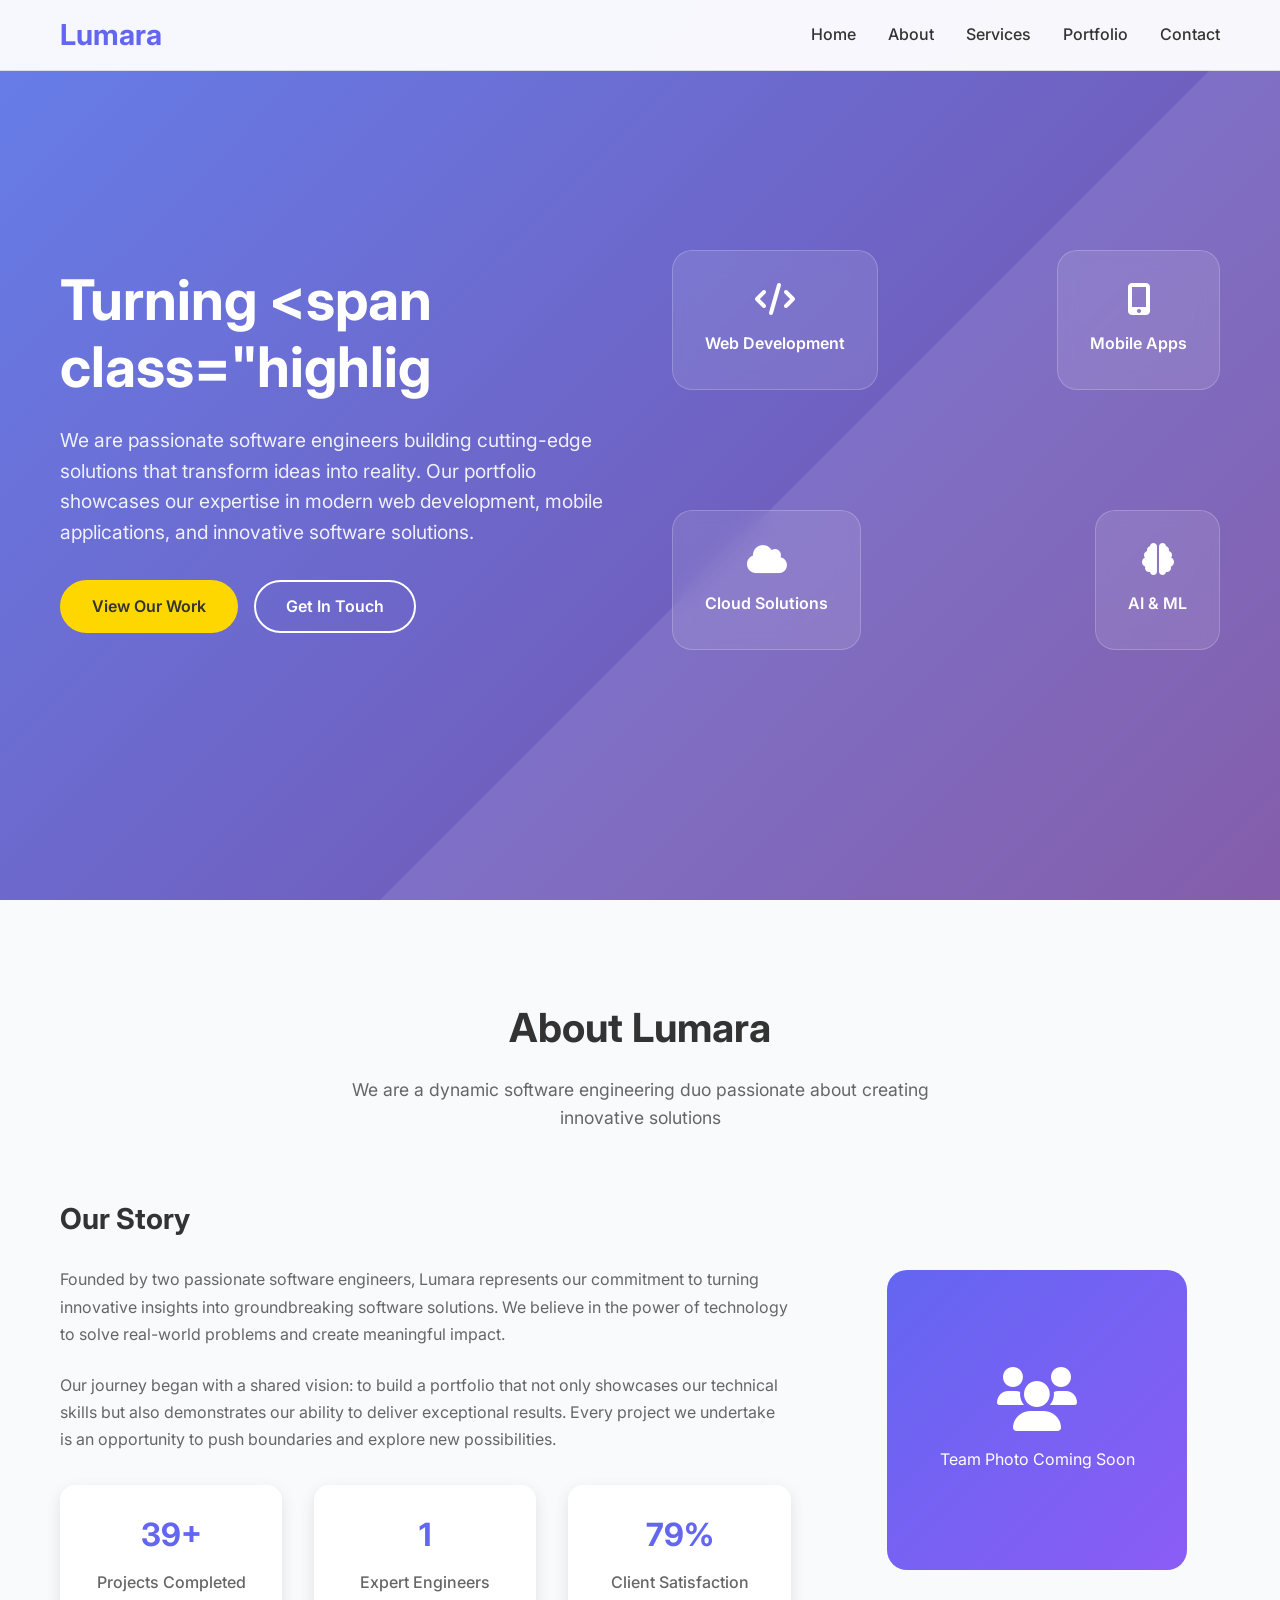
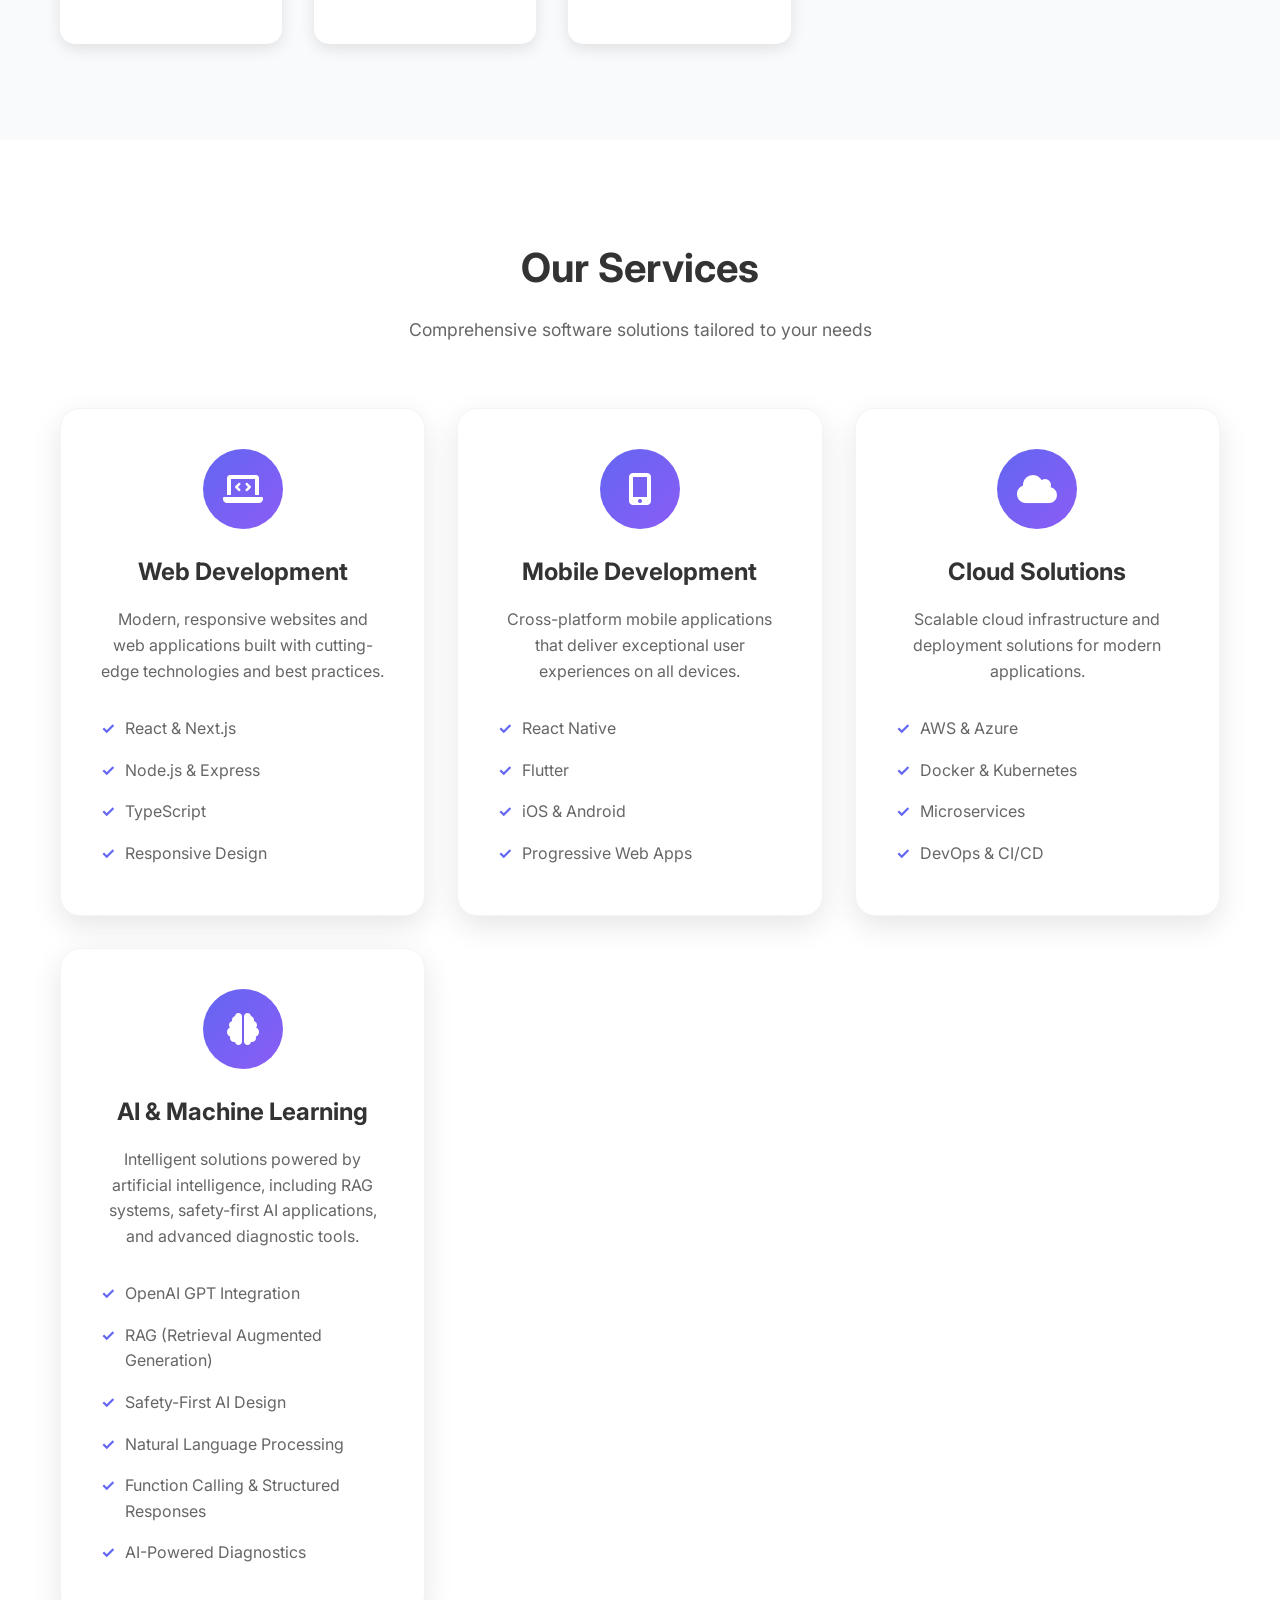
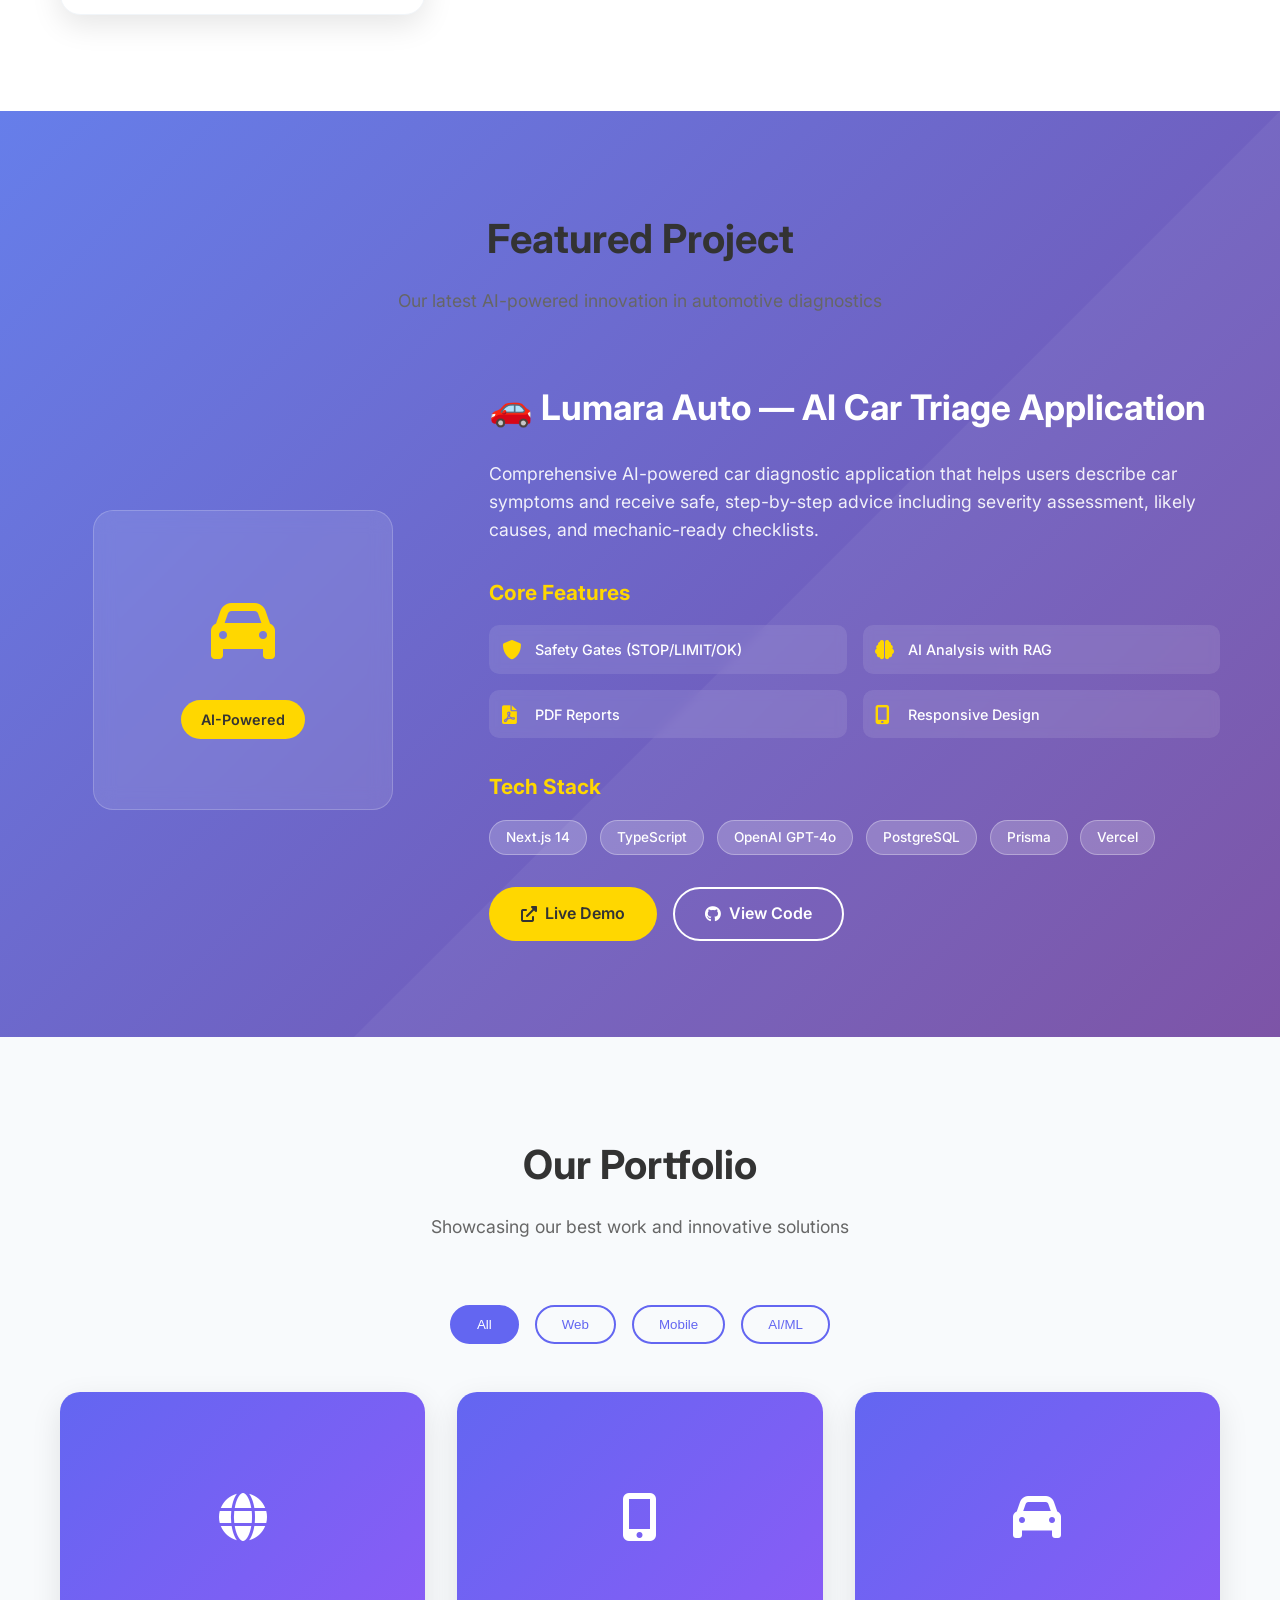
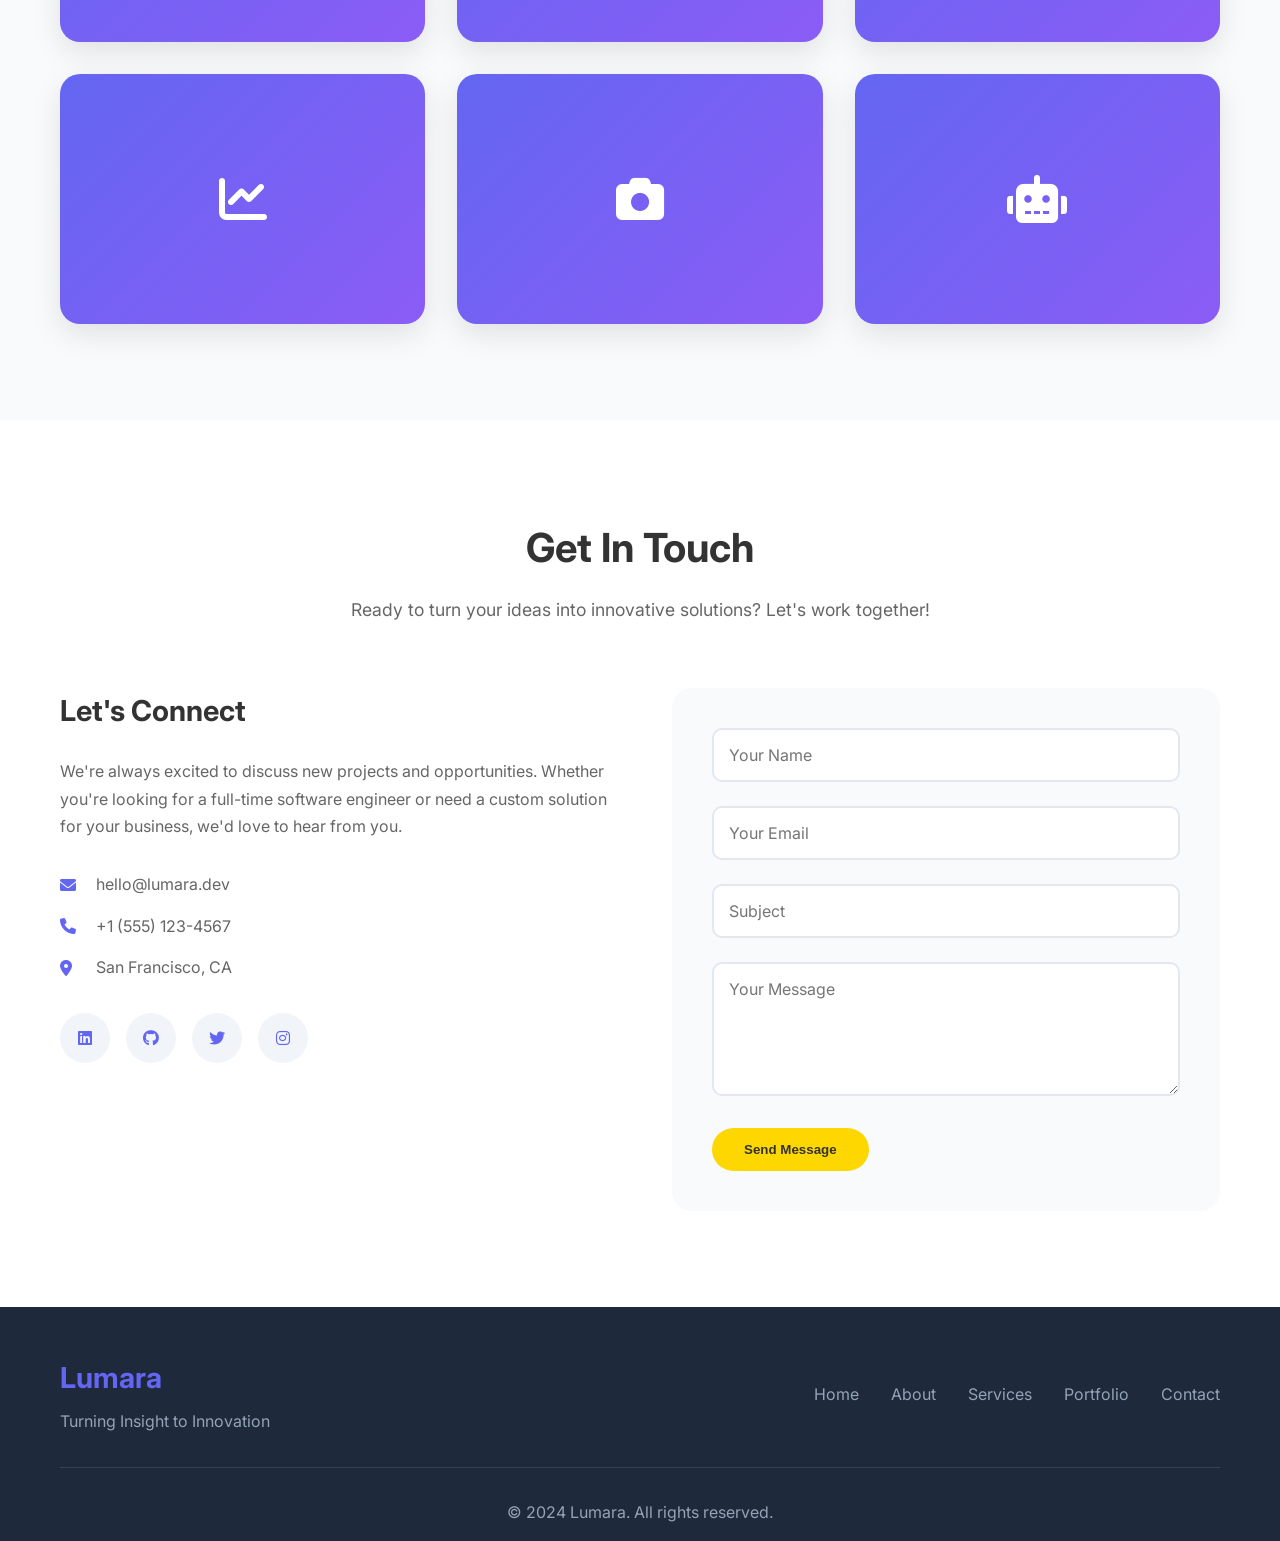
==== index.html @ 3dc160cc "Add Lumara Auto project to portfolio with featured section and enhanced AI services" ====
<!DOCTYPE html>
<html lang="en">
<head>
    <meta charset="UTF-8">
    <meta name="viewport" content="width=device-width, initial-scale=1.0">
    <title>Lumara - Turning Insight to Innovation</title>
    <link rel="stylesheet" href="styles.css">
    <link href="https://fonts.googleapis.com/css2?family=Inter:wght@300;400;500;600;700&display=swap" rel="stylesheet">
    <link rel="stylesheet" href="https://cdnjs.cloudflare.com/ajax/libs/font-awesome/6.0.0/css/all.min.css">
</head>
<body>
    <!-- Navigation -->
    <nav class="navbar">
        <div class="nav-container">
            <div class="nav-logo">
                <h2>Lumara</h2>
            </div>
            <ul class="nav-menu">
                <li class="nav-item">
                    <a href="#home" class="nav-link">Home</a>
                </li>
                <li class="nav-item">
                    <a href="#about" class="nav-link">About</a>
                </li>
                <li class="nav-item">
                    <a href="#services" class="nav-link">Services</a>
                </li>
                <li class="nav-item">
                    <a href="#portfolio" class="nav-link">Portfolio</a>
                </li>
                <li class="nav-item">
                    <a href="#contact" class="nav-link">Contact</a>
                </li>
            </ul>
            <div class="hamburger">
                <span class="bar"></span>
                <span class="bar"></span>
                <span class="bar"></span>
            </div>
        </div>
    </nav>

    <!-- Hero Section -->
    <section id="home" class="hero">
        <div class="hero-container">
            <div class="hero-content">
                <h1 class="hero-title">
                    Turning <span class="highlight">Insight</span> to <span class="highlight">Innovation</span>
                </h1>
                <p class="hero-subtitle">
                    We are passionate software engineers building cutting-edge solutions that transform ideas into reality. 
                    Our portfolio showcases our expertise in modern web development, mobile applications, and innovative software solutions.
                </p>
                <div class="hero-buttons">
                    <a href="#portfolio" class="btn btn-primary">View Our Work</a>
                    <a href="#contact" class="btn btn-secondary">Get In Touch</a>
                </div>
            </div>
            <div class="hero-visual">
                <div class="floating-cards">
                    <div class="card card-1">
                        <i class="fas fa-code"></i>
                        <span>Web Development</span>
                    </div>
                    <div class="card card-2">
                        <i class="fas fa-mobile-alt"></i>
                        <span>Mobile Apps</span>
                    </div>
                    <div class="card card-3">
                        <i class="fas fa-cloud"></i>
                        <span>Cloud Solutions</span>
                    </div>
                    <div class="card card-4">
                        <i class="fas fa-brain"></i>
                        <span>AI & ML</span>
                    </div>
                </div>
            </div>
        </div>
    </section>

    <!-- About Section -->
    <section id="about" class="about">
        <div class="container">
            <div class="section-header">
                <h2>About Lumara</h2>
                <p>We are a dynamic software engineering duo passionate about creating innovative solutions</p>
            </div>
            <div class="about-content">
                <div class="about-text">
                    <h3>Our Story</h3>
                    <p>
                        Founded by two passionate software engineers, Lumara represents our commitment to turning 
                        innovative insights into groundbreaking software solutions. We believe in the power of 
                        technology to solve real-world problems and create meaningful impact.
                    </p>
                    <p>
                        Our journey began with a shared vision: to build a portfolio that not only showcases our 
                        technical skills but also demonstrates our ability to deliver exceptional results. Every 
                        project we undertake is an opportunity to push boundaries and explore new possibilities.
                    </p>
                    <div class="stats">
                        <div class="stat">
                            <h4>50+</h4>
                            <p>Projects Completed</p>
                        </div>
                        <div class="stat">
                            <h4>2</h4>
                            <p>Expert Engineers</p>
                        </div>
                        <div class="stat">
                            <h4>100%</h4>
                            <p>Client Satisfaction</p>
                        </div>
                    </div>
                </div>
                <div class="about-image">
                    <div class="image-placeholder">
                        <i class="fas fa-users"></i>
                        <p>Team Photo Coming Soon</p>
                    </div>
                </div>
            </div>
        </div>
    </section>

    <!-- Services Section -->
    <section id="services" class="services">
        <div class="container">
            <div class="section-header">
                <h2>Our Services</h2>
                <p>Comprehensive software solutions tailored to your needs</p>
            </div>
            <div class="services-grid">
                <div class="service-card">
                    <div class="service-icon">
                        <i class="fas fa-laptop-code"></i>
                    </div>
                    <h3>Web Development</h3>
                    <p>Modern, responsive websites and web applications built with cutting-edge technologies and best practices.</p>
                    <ul>
                        <li>React & Next.js</li>
                        <li>Node.js & Express</li>
                        <li>TypeScript</li>
                        <li>Responsive Design</li>
                    </ul>
                </div>
                <div class="service-card">
                    <div class="service-icon">
                        <i class="fas fa-mobile-alt"></i>
                    </div>
                    <h3>Mobile Development</h3>
                    <p>Cross-platform mobile applications that deliver exceptional user experiences on all devices.</p>
                    <ul>
                        <li>React Native</li>
                        <li>Flutter</li>
                        <li>iOS & Android</li>
                        <li>Progressive Web Apps</li>
                    </ul>
                </div>
                <div class="service-card">
                    <div class="service-icon">
                        <i class="fas fa-cloud"></i>
                    </div>
                    <h3>Cloud Solutions</h3>
                    <p>Scalable cloud infrastructure and deployment solutions for modern applications.</p>
                    <ul>
                        <li>AWS & Azure</li>
                        <li>Docker & Kubernetes</li>
                        <li>Microservices</li>
                        <li>DevOps & CI/CD</li>
                    </ul>
                </div>
                <div class="service-card">
                    <div class="service-icon">
                        <i class="fas fa-brain"></i>
                    </div>
                    <h3>AI & Machine Learning</h3>
                    <p>Intelligent solutions powered by artificial intelligence, including RAG systems, safety-first AI applications, and advanced diagnostic tools.</p>
                    <ul>
                        <li>OpenAI GPT Integration</li>
                        <li>RAG (Retrieval Augmented Generation)</li>
                        <li>Safety-First AI Design</li>
                        <li>Natural Language Processing</li>
                        <li>Function Calling & Structured Responses</li>
                        <li>AI-Powered Diagnostics</li>
                    </ul>
                </div>
            </div>
        </div>
    </section>

    <!-- Featured Project Section -->
    <section class="featured-project">
        <div class="container">
            <div class="section-header">
                <h2>Featured Project</h2>
                <p>Our latest AI-powered innovation in automotive diagnostics</p>
            </div>
            <div class="featured-content">
                <div class="featured-image">
                    <div class="project-showcase">
                        <div class="project-icon">
                            <i class="fas fa-car"></i>
                        </div>
                        <div class="project-badge">AI-Powered</div>
                    </div>
                </div>
                <div class="featured-details">
                    <h3>🚗 Lumara Auto — AI Car Triage Application</h3>
                    <p class="project-tagline">Comprehensive AI-powered car diagnostic application that helps users describe car symptoms and receive safe, step-by-step advice including severity assessment, likely causes, and mechanic-ready checklists.</p>
                    
                    <div class="project-features">
                        <h4>Core Features</h4>
                        <div class="features-grid">
                            <div class="feature-item">
                                <i class="fas fa-shield-alt"></i>
                                <span>Safety Gates (STOP/LIMIT/OK)</span>
                            </div>
                            <div class="feature-item">
                                <i class="fas fa-brain"></i>
                                <span>AI Analysis with RAG</span>
                            </div>
                            <div class="feature-item">
                                <i class="fas fa-file-pdf"></i>
                                <span>PDF Reports</span>
                            </div>
                            <div class="feature-item">
                                <i class="fas fa-mobile-alt"></i>
                                <span>Responsive Design</span>
                            </div>
                        </div>
                    </div>
                    
                    <div class="tech-stack">
                        <h4>Tech Stack</h4>
                        <div class="tech-tags">
                            <span class="tech-tag">Next.js 14</span>
                            <span class="tech-tag">TypeScript</span>
                            <span class="tech-tag">OpenAI GPT-4o</span>
                            <span class="tech-tag">PostgreSQL</span>
                            <span class="tech-tag">Prisma</span>
                            <span class="tech-tag">Vercel</span>
                        </div>
                    </div>
                    
                    <div class="project-links">
                        <a href="https://lumara-auto-qzksu0y6p-ashaz3256s-projects.vercel.app" target="_blank" class="btn btn-primary">
                            <i class="fas fa-external-link-alt"></i> Live Demo
                        </a>
                        <a href="#" class="btn btn-secondary">
                            <i class="fab fa-github"></i> View Code
                        </a>
                    </div>
                </div>
            </div>
        </div>
    </section>

    <!-- Portfolio Section -->
    <section id="portfolio" class="portfolio">
        <div class="container">
            <div class="section-header">
                <h2>Our Portfolio</h2>
                <p>Showcasing our best work and innovative solutions</p>
            </div>
            <div class="portfolio-filters">
                <button class="filter-btn active" data-filter="all">All</button>
                <button class="filter-btn" data-filter="web">Web</button>
                <button class="filter-btn" data-filter="mobile">Mobile</button>
                <button class="filter-btn" data-filter="ai">AI/ML</button>
            </div>
            <div class="portfolio-grid">
                <div class="portfolio-item" data-category="web">
                    <div class="portfolio-image">
                        <div class="placeholder-image">
                            <i class="fas fa-globe"></i>
                        </div>
                        <div class="portfolio-overlay">
                            <h4>E-Commerce Platform</h4>
                            <p>Full-stack e-commerce solution with React, Node.js, and Stripe integration</p>
                            <div class="portfolio-links">
                                <a href="#" class="portfolio-link"><i class="fas fa-external-link-alt"></i></a>
                                <a href="#" class="portfolio-link"><i class="fab fa-github"></i></a>
                            </div>
                        </div>
                    </div>
                </div>
                <div class="portfolio-item" data-category="mobile">
                    <div class="portfolio-image">
                        <div class="placeholder-image">
                            <i class="fas fa-mobile-alt"></i>
                        </div>
                        <div class="portfolio-overlay">
                            <h4>Task Management App</h4>
                            <p>Cross-platform mobile app for team collaboration and project management</p>
                            <div class="portfolio-links">
                                <a href="#" class="portfolio-link"><i class="fas fa-external-link-alt"></i></a>
                                <a href="#" class="portfolio-link"><i class="fab fa-github"></i></a>
                            </div>
                        </div>
                    </div>
                </div>
                <div class="portfolio-item" data-category="ai">
                    <div class="portfolio-image">
                        <div class="placeholder-image">
                            <i class="fas fa-car"></i>
                        </div>
                        <div class="portfolio-overlay">
                            <h4>🚗 Lumara Auto — AI Car Triage</h4>
                            <p>AI-powered car diagnostic application with safety-first approach, RAG integration, and PDF reports</p>
                            <div class="portfolio-links">
                                <a href="https://lumara-auto-qzksu0y6p-ashaz3256s-projects.vercel.app" target="_blank" class="portfolio-link"><i class="fas fa-external-link-alt"></i></a>
                                <a href="#" class="portfolio-link"><i class="fab fa-github"></i></a>
                            </div>
                        </div>
                    </div>
                </div>
                <div class="portfolio-item" data-category="web">
                    <div class="portfolio-image">
                        <div class="placeholder-image">
                            <i class="fas fa-chart-line"></i>
                        </div>
                        <div class="portfolio-overlay">
                            <h4>Analytics Dashboard</h4>
                            <p>Real-time data visualization dashboard with interactive charts and reports</p>
                            <div class="portfolio-links">
                                <a href="#" class="portfolio-link"><i class="fas fa-external-link-alt"></i></a>
                                <a href="#" class="portfolio-link"><i class="fab fa-github"></i></a>
                            </div>
                        </div>
                    </div>
                </div>
                <div class="portfolio-item" data-category="mobile">
                    <div class="portfolio-image">
                        <div class="placeholder-image">
                            <i class="fas fa-camera"></i>
                        </div>
                        <div class="portfolio-overlay">
                            <h4>Photo Sharing App</h4>
                            <p>Social media app for photo sharing with filters and real-time collaboration</p>
                            <div class="portfolio-links">
                                <a href="#" class="portfolio-link"><i class="fas fa-external-link-alt"></i></a>
                                <a href="#" class="portfolio-link"><i class="fab fa-github"></i></a>
                            </div>
                        </div>
                    </div>
                </div>
                <div class="portfolio-item" data-category="ai">
                    <div class="portfolio-image">
                        <div class="placeholder-image">
                            <i class="fas fa-robot"></i>
                        </div>
                        <div class="portfolio-overlay">
                            <h4>Predictive Analytics</h4>
                            <p>Machine learning model for business forecasting and trend analysis</p>
                            <div class="portfolio-links">
                                <a href="#" class="portfolio-link"><i class="fas fa-external-link-alt"></i></a>
                                <a href="#" class="portfolio-link"><i class="fab fa-github"></i></a>
                            </div>
                        </div>
                    </div>
                </div>
            </div>
        </div>
    </section>

    <!-- Contact Section -->
    <section id="contact" class="contact">
        <div class="container">
            <div class="section-header">
                <h2>Get In Touch</h2>
                <p>Ready to turn your ideas into innovative solutions? Let's work together!</p>
            </div>
            <div class="contact-content">
                <div class="contact-info">
                    <h3>Let's Connect</h3>
                    <p>
                        We're always excited to discuss new projects and opportunities. 
                        Whether you're looking for a full-time software engineer or need 
                        a custom solution for your business, we'd love to hear from you.
                    </p>
                    <div class="contact-details">
                        <div class="contact-item">
                            <i class="fas fa-envelope"></i>
                            <span>hello@lumara.dev</span>
                        </div>
                        <div class="contact-item">
                            <i class="fas fa-phone"></i>
                            <span>+1 (555) 123-4567</span>
                        </div>
                        <div class="contact-item">
                            <i class="fas fa-map-marker-alt"></i>
                            <span>San Francisco, CA</span>
                        </div>
                    </div>
                    <div class="social-links">
                        <a href="#" class="social-link"><i class="fab fa-linkedin"></i></a>
                        <a href="#" class="social-link"><i class="fab fa-github"></i></a>
                        <a href="#" class="social-link"><i class="fab fa-twitter"></i></a>
                        <a href="#" class="social-link"><i class="fab fa-instagram"></i></a>
                    </div>
                </div>
                <div class="contact-form">
                    <form>
                        <div class="form-group">
                            <input type="text" id="name" name="name" placeholder="Your Name" required>
                        </div>
                        <div class="form-group">
                            <input type="email" id="email" name="email" placeholder="Your Email" required>
                        </div>
                        <div class="form-group">
                            <input type="text" id="subject" name="subject" placeholder="Subject" required>
                        </div>
                        <div class="form-group">
                            <textarea id="message" name="message" placeholder="Your Message" rows="5" required></textarea>
                        </div>
                        <button type="submit" class="btn btn-primary">Send Message</button>
                    </form>
                </div>
            </div>
        </div>
    </section>

    <!-- Footer -->
    <footer class="footer">
        <div class="container">
            <div class="footer-content">
                <div class="footer-logo">
                    <h3>Lumara</h3>
                    <p>Turning Insight to Innovation</p>
                </div>
                <div class="footer-links">
                    <a href="#home">Home</a>
                    <a href="#about">About</a>
                    <a href="#services">Services</a>
                    <a href="#portfolio">Portfolio</a>
                    <a href="#contact">Contact</a>
                </div>
            </div>
            <div class="footer-bottom">
                <p>&copy; 2024 Lumara. All rights reserved.</p>
            </div>
        </div>
    </footer>

    <script src="script.js"></script>
</body>
</html>
---- styles.css ----
/* Reset and Base Styles */
* {
    margin: 0;
    padding: 0;
    box-sizing: border-box;
}

html {
    scroll-behavior: smooth;
}

body {
    font-family: 'Inter', sans-serif;
    line-height: 1.6;
    color: #333;
    overflow-x: hidden;
}

.container {
    max-width: 1200px;
    margin: 0 auto;
    padding: 0 20px;
}

/* Navigation */
.navbar {
    position: fixed;
    top: 0;
    width: 100%;
    background: rgba(255, 255, 255, 0.95);
    backdrop-filter: blur(10px);
    z-index: 1000;
    transition: all 0.3s ease;
    border-bottom: 1px solid rgba(0, 0, 0, 0.1);
}

.nav-container {
    max-width: 1200px;
    margin: 0 auto;
    padding: 0 20px;
    display: flex;
    justify-content: space-between;
    align-items: center;
    height: 70px;
}

.nav-logo h2 {
    color: #6366f1;
    font-weight: 700;
    font-size: 1.8rem;
}

.nav-menu {
    display: flex;
    list-style: none;
    gap: 2rem;
}

.nav-link {
    text-decoration: none;
    color: #333;
    font-weight: 500;
    transition: color 0.3s ease;
    position: relative;
}

.nav-link:hover {
    color: #6366f1;
}

.nav-link::after {
    content: '';
    position: absolute;
    width: 0;
    height: 2px;
    bottom: -5px;
    left: 0;
    background-color: #6366f1;
    transition: width 0.3s ease;
}

.nav-link:hover::after {
    width: 100%;
}

.hamburger {
    display: none;
    flex-direction: column;
    cursor: pointer;
}

.bar {
    width: 25px;
    height: 3px;
    background-color: #333;
    margin: 3px 0;
    transition: 0.3s;
}

/* Hero Section */
.hero {
    min-height: 100vh;
    display: flex;
    align-items: center;
    background: linear-gradient(135deg, #667eea 0%, #764ba2 100%);
    color: white;
    position: relative;
    overflow: hidden;
}

.hero::before {
    content: '';
    position: absolute;
    top: 0;
    left: 0;
    right: 0;
    bottom: 0;
    background: url('data:image/svg+xml,<svg xmlns="http://www.w3.org/2000/svg" viewBox="0 0 1000 1000"><polygon fill="rgba(255,255,255,0.1)" points="0,1000 1000,0 1000,1000"/></svg>');
    background-size: cover;
}

.hero-container {
    max-width: 1200px;
    margin: 0 auto;
    padding: 0 20px;
    display: grid;
    grid-template-columns: 1fr 1fr;
    gap: 4rem;
    align-items: center;
    position: relative;
    z-index: 1;
}

.hero-content {
    animation: slideInLeft 1s ease-out;
}

.hero-title {
    font-size: 3.5rem;
    font-weight: 700;
    line-height: 1.2;
    margin-bottom: 1.5rem;
}

.highlight {
    background: linear-gradient(45deg, #ffd700, #ffed4e);
    -webkit-background-clip: text;
    -webkit-text-fill-color: transparent;
    background-clip: text;
}

.hero-subtitle {
    font-size: 1.2rem;
    margin-bottom: 2rem;
    opacity: 0.9;
    line-height: 1.6;
}

.hero-buttons {
    display: flex;
    gap: 1rem;
    flex-wrap: wrap;
}

.btn {
    padding: 12px 30px;
    border-radius: 50px;
    text-decoration: none;
    font-weight: 600;
    transition: all 0.3s ease;
    display: inline-block;
    border: 2px solid transparent;
}

.btn-primary {
    background: #ffd700;
    color: #333;
}

.btn-primary:hover {
    background: transparent;
    color: #ffd700;
    border-color: #ffd700;
    transform: translateY(-2px);
}

.btn-secondary {
    background: transparent;
    color: white;
    border-color: white;
}

.btn-secondary:hover {
    background: white;
    color: #333;
    transform: translateY(-2px);
}

.hero-visual {
    animation: slideInRight 1s ease-out;
}

.floating-cards {
    position: relative;
    height: 400px;
}

.card {
    position: absolute;
    background: rgba(255, 255, 255, 0.1);
    backdrop-filter: blur(10px);
    border: 1px solid rgba(255, 255, 255, 0.2);
    border-radius: 20px;
    padding: 2rem;
    text-align: center;
    color: white;
    animation: float 6s ease-in-out infinite;
}

.card i {
    font-size: 2rem;
    margin-bottom: 1rem;
    display: block;
}

.card span {
    font-weight: 600;
}

.card-1 {
    top: 0;
    left: 0;
    animation-delay: 0s;
}

.card-2 {
    top: 0;
    right: 0;
    animation-delay: 1.5s;
}

.card-3 {
    bottom: 0;
    left: 0;
    animation-delay: 3s;
}

.card-4 {
    bottom: 0;
    right: 0;
    animation-delay: 4.5s;
}

/* Section Headers */
.section-header {
    text-align: center;
    margin-bottom: 4rem;
}

.section-header h2 {
    font-size: 2.5rem;
    font-weight: 700;
    margin-bottom: 1rem;
    color: #333;
}

.section-header p {
    font-size: 1.1rem;
    color: #666;
    max-width: 600px;
    margin: 0 auto;
}

/* About Section */
.about {
    padding: 6rem 0;
    background: #f8fafc;
}

.about-content {
    display: grid;
    grid-template-columns: 2fr 1fr;
    gap: 4rem;
    align-items: center;
}

.about-text h3 {
    font-size: 1.8rem;
    margin-bottom: 1.5rem;
    color: #333;
}

.about-text p {
    margin-bottom: 1.5rem;
    color: #666;
    line-height: 1.7;
}

.stats {
    display: grid;
    grid-template-columns: repeat(3, 1fr);
    gap: 2rem;
    margin-top: 2rem;
}

.stat {
    text-align: center;
    padding: 1.5rem;
    background: white;
    border-radius: 15px;
    box-shadow: 0 5px 15px rgba(0, 0, 0, 0.1);
}

.stat h4 {
    font-size: 2rem;
    font-weight: 700;
    color: #6366f1;
    margin-bottom: 0.5rem;
}

.stat p {
    color: #666;
    font-weight: 500;
}

.about-image {
    display: flex;
    justify-content: center;
    align-items: center;
}

.image-placeholder {
    width: 300px;
    height: 300px;
    background: linear-gradient(135deg, #6366f1, #8b5cf6);
    border-radius: 20px;
    display: flex;
    flex-direction: column;
    justify-content: center;
    align-items: center;
    color: white;
    text-align: center;
}

.image-placeholder i {
    font-size: 4rem;
    margin-bottom: 1rem;
}

/* Services Section */
.services {
    padding: 6rem 0;
    background: white;
}

.services-grid {
    display: grid;
    grid-template-columns: repeat(auto-fit, minmax(280px, 1fr));
    gap: 2rem;
}

.service-card {
    background: white;
    padding: 2.5rem;
    border-radius: 20px;
    box-shadow: 0 10px 30px rgba(0, 0, 0, 0.1);
    text-align: center;
    transition: transform 0.3s ease, box-shadow 0.3s ease;
    border: 1px solid #f1f5f9;
}

.service-card:hover {
    transform: translateY(-10px);
    box-shadow: 0 20px 40px rgba(0, 0, 0, 0.15);
}

.service-icon {
    width: 80px;
    height: 80px;
    background: linear-gradient(135deg, #6366f1, #8b5cf6);
    border-radius: 50%;
    display: flex;
    align-items: center;
    justify-content: center;
    margin: 0 auto 1.5rem;
}

.service-icon i {
    font-size: 2rem;
    color: white;
}

.service-card h3 {
    font-size: 1.5rem;
    margin-bottom: 1rem;
    color: #333;
}

.service-card p {
    color: #666;
    margin-bottom: 1.5rem;
    line-height: 1.6;
}

.service-card ul {
    list-style: none;
    text-align: left;
}

.service-card li {
    padding: 0.5rem 0;
    color: #666;
    position: relative;
    padding-left: 1.5rem;
}

.service-card li::before {
    content: '✓';
    position: absolute;
    left: 0;
    color: #6366f1;
    font-weight: bold;
}

/* Featured Project Section */
.featured-project {
    padding: 6rem 0;
    background: linear-gradient(135deg, #667eea 0%, #764ba2 100%);
    color: white;
    position: relative;
    overflow: hidden;
}

.featured-project::before {
    content: '';
    position: absolute;
    top: 0;
    left: 0;
    right: 0;
    bottom: 0;
    background: url('data:image/svg+xml,<svg xmlns="http://www.w3.org/2000/svg" viewBox="0 0 1000 1000"><polygon fill="rgba(255,255,255,0.05)" points="0,1000 1000,0 1000,1000"/></svg>');
    background-size: cover;
}

.featured-content {
    display: grid;
    grid-template-columns: 1fr 2fr;
    gap: 4rem;
    align-items: center;
    position: relative;
    z-index: 1;
}

.featured-image {
    display: flex;
    justify-content: center;
    align-items: center;
}

.project-showcase {
    position: relative;
    width: 300px;
    height: 300px;
    background: rgba(255, 255, 255, 0.1);
    backdrop-filter: blur(10px);
    border: 1px solid rgba(255, 255, 255, 0.2);
    border-radius: 20px;
    display: flex;
    flex-direction: column;
    justify-content: center;
    align-items: center;
    text-align: center;
    animation: float 6s ease-in-out infinite;
}

.project-icon {
    font-size: 4rem;
    margin-bottom: 1rem;
    color: #ffd700;
}

.project-badge {
    background: #ffd700;
    color: #333;
    padding: 8px 20px;
    border-radius: 20px;
    font-weight: 600;
    font-size: 0.9rem;
}

.featured-details h3 {
    font-size: 2.2rem;
    margin-bottom: 1.5rem;
    color: white;
}

.project-tagline {
    font-size: 1.1rem;
    margin-bottom: 2rem;
    opacity: 0.9;
    line-height: 1.6;
}

.project-features h4,
.tech-stack h4 {
    font-size: 1.3rem;
    margin-bottom: 1rem;
    color: #ffd700;
}

.features-grid {
    display: grid;
    grid-template-columns: repeat(2, 1fr);
    gap: 1rem;
    margin-bottom: 2rem;
}

.feature-item {
    display: flex;
    align-items: center;
    gap: 0.8rem;
    padding: 0.8rem;
    background: rgba(255, 255, 255, 0.1);
    border-radius: 10px;
    backdrop-filter: blur(5px);
}

.feature-item i {
    color: #ffd700;
    font-size: 1.2rem;
    width: 20px;
}

.feature-item span {
    font-size: 0.9rem;
    font-weight: 500;
}

.tech-tags {
    display: flex;
    flex-wrap: wrap;
    gap: 0.8rem;
    margin-bottom: 2rem;
}

.tech-tag {
    background: rgba(255, 255, 255, 0.2);
    color: white;
    padding: 6px 16px;
    border-radius: 20px;
    font-size: 0.85rem;
    font-weight: 500;
    border: 1px solid rgba(255, 255, 255, 0.3);
}

.project-links {
    display: flex;
    gap: 1rem;
    flex-wrap: wrap;
}

.project-links .btn {
    display: flex;
    align-items: center;
    gap: 0.5rem;
}

.project-links .btn i {
    font-size: 1rem;
}

/* Portfolio Section */
.portfolio {
    padding: 6rem 0;
    background: #f8fafc;
}

.portfolio-filters {
    display: flex;
    justify-content: center;
    gap: 1rem;
    margin-bottom: 3rem;
    flex-wrap: wrap;
}

.filter-btn {
    padding: 10px 25px;
    border: 2px solid #6366f1;
    background: transparent;
    color: #6366f1;
    border-radius: 25px;
    cursor: pointer;
    transition: all 0.3s ease;
    font-weight: 500;
}

.filter-btn.active,
.filter-btn:hover {
    background: #6366f1;
    color: white;
}

.portfolio-grid {
    display: grid;
    grid-template-columns: repeat(auto-fit, minmax(350px, 1fr));
    gap: 2rem;
}

.portfolio-item {
    background: white;
    border-radius: 20px;
    overflow: hidden;
    box-shadow: 0 10px 30px rgba(0, 0, 0, 0.1);
    transition: transform 0.3s ease;
}

.portfolio-item:hover {
    transform: translateY(-5px);
}

.portfolio-image {
    position: relative;
    height: 250px;
    overflow: hidden;
}

.placeholder-image {
    width: 100%;
    height: 100%;
    background: linear-gradient(135deg, #6366f1, #8b5cf6);
    display: flex;
    align-items: center;
    justify-content: center;
    color: white;
    font-size: 3rem;
}

.portfolio-overlay {
    position: absolute;
    top: 0;
    left: 0;
    right: 0;
    bottom: 0;
    background: rgba(0, 0, 0, 0.8);
    color: white;
    display: flex;
    flex-direction: column;
    justify-content: center;
    align-items: center;
    text-align: center;
    padding: 2rem;
    opacity: 0;
    transition: opacity 0.3s ease;
}

.portfolio-item:hover .portfolio-overlay {
    opacity: 1;
}

.portfolio-overlay h4 {
    font-size: 1.5rem;
    margin-bottom: 1rem;
}

.portfolio-overlay p {
    margin-bottom: 1.5rem;
    opacity: 0.9;
}

.portfolio-links {
    display: flex;
    gap: 1rem;
}

.portfolio-link {
    width: 40px;
    height: 40px;
    background: #6366f1;
    border-radius: 50%;
    display: flex;
    align-items: center;
    justify-content: center;
    color: white;
    text-decoration: none;
    transition: background 0.3s ease;
}

.portfolio-link:hover {
    background: #ffd700;
    color: #333;
}

/* Contact Section */
.contact {
    padding: 6rem 0;
    background: white;
}

.contact-content {
    display: grid;
    grid-template-columns: 1fr 1fr;
    gap: 4rem;
    align-items: start;
}

.contact-info h3 {
    font-size: 1.8rem;
    margin-bottom: 1.5rem;
    color: #333;
}

.contact-info p {
    color: #666;
    margin-bottom: 2rem;
    line-height: 1.7;
}

.contact-details {
    margin-bottom: 2rem;
}

.contact-item {
    display: flex;
    align-items: center;
    margin-bottom: 1rem;
    color: #666;
}

.contact-item i {
    width: 20px;
    margin-right: 1rem;
    color: #6366f1;
}

.social-links {
    display: flex;
    gap: 1rem;
}

.social-link {
    width: 50px;
    height: 50px;
    background: #f1f5f9;
    border-radius: 50%;
    display: flex;
    align-items: center;
    justify-content: center;
    color: #6366f1;
    text-decoration: none;
    transition: all 0.3s ease;
}

.social-link:hover {
    background: #6366f1;
    color: white;
    transform: translateY(-3px);
}

.contact-form {
    background: #f8fafc;
    padding: 2.5rem;
    border-radius: 20px;
}

.form-group {
    margin-bottom: 1.5rem;
}

.form-group input,
.form-group textarea {
    width: 100%;
    padding: 15px;
    border: 2px solid #e2e8f0;
    border-radius: 10px;
    font-family: inherit;
    font-size: 1rem;
    transition: border-color 0.3s ease;
}

.form-group input:focus,
.form-group textarea:focus {
    outline: none;
    border-color: #6366f1;
}

.form-group textarea {
    resize: vertical;
    min-height: 120px;
}

/* Footer */
.footer {
    background: #1e293b;
    color: white;
    padding: 3rem 0 1rem;
}

.footer-content {
    display: flex;
    justify-content: space-between;
    align-items: center;
    margin-bottom: 2rem;
}

.footer-logo h3 {
    color: #6366f1;
    font-size: 1.8rem;
    margin-bottom: 0.5rem;
}

.footer-logo p {
    color: #94a3b8;
}

.footer-links {
    display: flex;
    gap: 2rem;
}

.footer-links a {
    color: #94a3b8;
    text-decoration: none;
    transition: color 0.3s ease;
}

.footer-links a:hover {
    color: #6366f1;
}

.footer-bottom {
    text-align: center;
    padding-top: 2rem;
    border-top: 1px solid #334155;
    color: #94a3b8;
}

/* Animations */
@keyframes slideInLeft {
    from {
        opacity: 0;
        transform: translateX(-50px);
    }
    to {
        opacity: 1;
        transform: translateX(0);
    }
}

@keyframes slideInRight {
    from {
        opacity: 0;
        transform: translateX(50px);
    }
    to {
        opacity: 1;
        transform: translateX(0);
    }
}

@keyframes float {
    0%, 100% {
        transform: translateY(0px);
    }
    50% {
        transform: translateY(-20px);
    }
}

/* Responsive Design */
@media (max-width: 768px) {
    .hamburger {
        display: flex;
    }

    .nav-menu {
        position: fixed;
        left: -100%;
        top: 70px;
        flex-direction: column;
        background-color: white;
        width: 100%;
        text-align: center;
        transition: 0.3s;
        box-shadow: 0 10px 27px rgba(0, 0, 0, 0.05);
        padding: 2rem 0;
    }

    .nav-menu.active {
        left: 0;
    }

    .hero-container {
        grid-template-columns: 1fr;
        text-align: center;
        gap: 2rem;
    }

    .hero-title {
        font-size: 2.5rem;
    }

    .about-content {
        grid-template-columns: 1fr;
        text-align: center;
    }

    .stats {
        grid-template-columns: 1fr;
    }

    .contact-content {
        grid-template-columns: 1fr;
    }

    .footer-content {
        flex-direction: column;
        gap: 2rem;
        text-align: center;
    }

    .footer-links {
        flex-wrap: wrap;
        justify-content: center;
    }

    .floating-cards {
        height: 300px;
    }

    .card {
        padding: 1.5rem;
    }

    .card i {
        font-size: 1.5rem;
    }

    .portfolio-grid {
        grid-template-columns: 1fr;
    }

    .services-grid {
        grid-template-columns: 1fr;
    }

    .featured-content {
        grid-template-columns: 1fr;
        text-align: center;
        gap: 2rem;
    }

    .project-showcase {
        width: 250px;
        height: 250px;
    }

    .project-icon {
        font-size: 3rem;
    }

    .features-grid {
        grid-template-columns: 1fr;
    }

    .project-links {
        justify-content: center;
    }
}

@media (max-width: 480px) {
    .hero-title {
        font-size: 2rem;
    }

    .hero-buttons {
        flex-direction: column;
        align-items: center;
    }

    .btn {
        width: 200px;
        text-align: center;
    }

    .section-header h2 {
        font-size: 2rem;
    }

    .service-card,
    .contact-form {
        padding: 1.5rem;
    }
}

/* Smooth scrolling for older browsers */
@media (prefers-reduced-motion: no-preference) {
    html {
        scroll-behavior: smooth;
    }
}

/* Focus styles for accessibility */
.btn:focus,
.filter-btn:focus,
.nav-link:focus,
.social-link:focus,
.portfolio-link:focus {
    outline: 2px solid #6366f1;
    outline-offset: 2px;
}

/* High contrast mode support */
@media (prefers-contrast: high) {
    .card {
        border: 2px solid white;
    }
    
    .service-card {
        border: 2px solid #e2e8f0;
    }
}
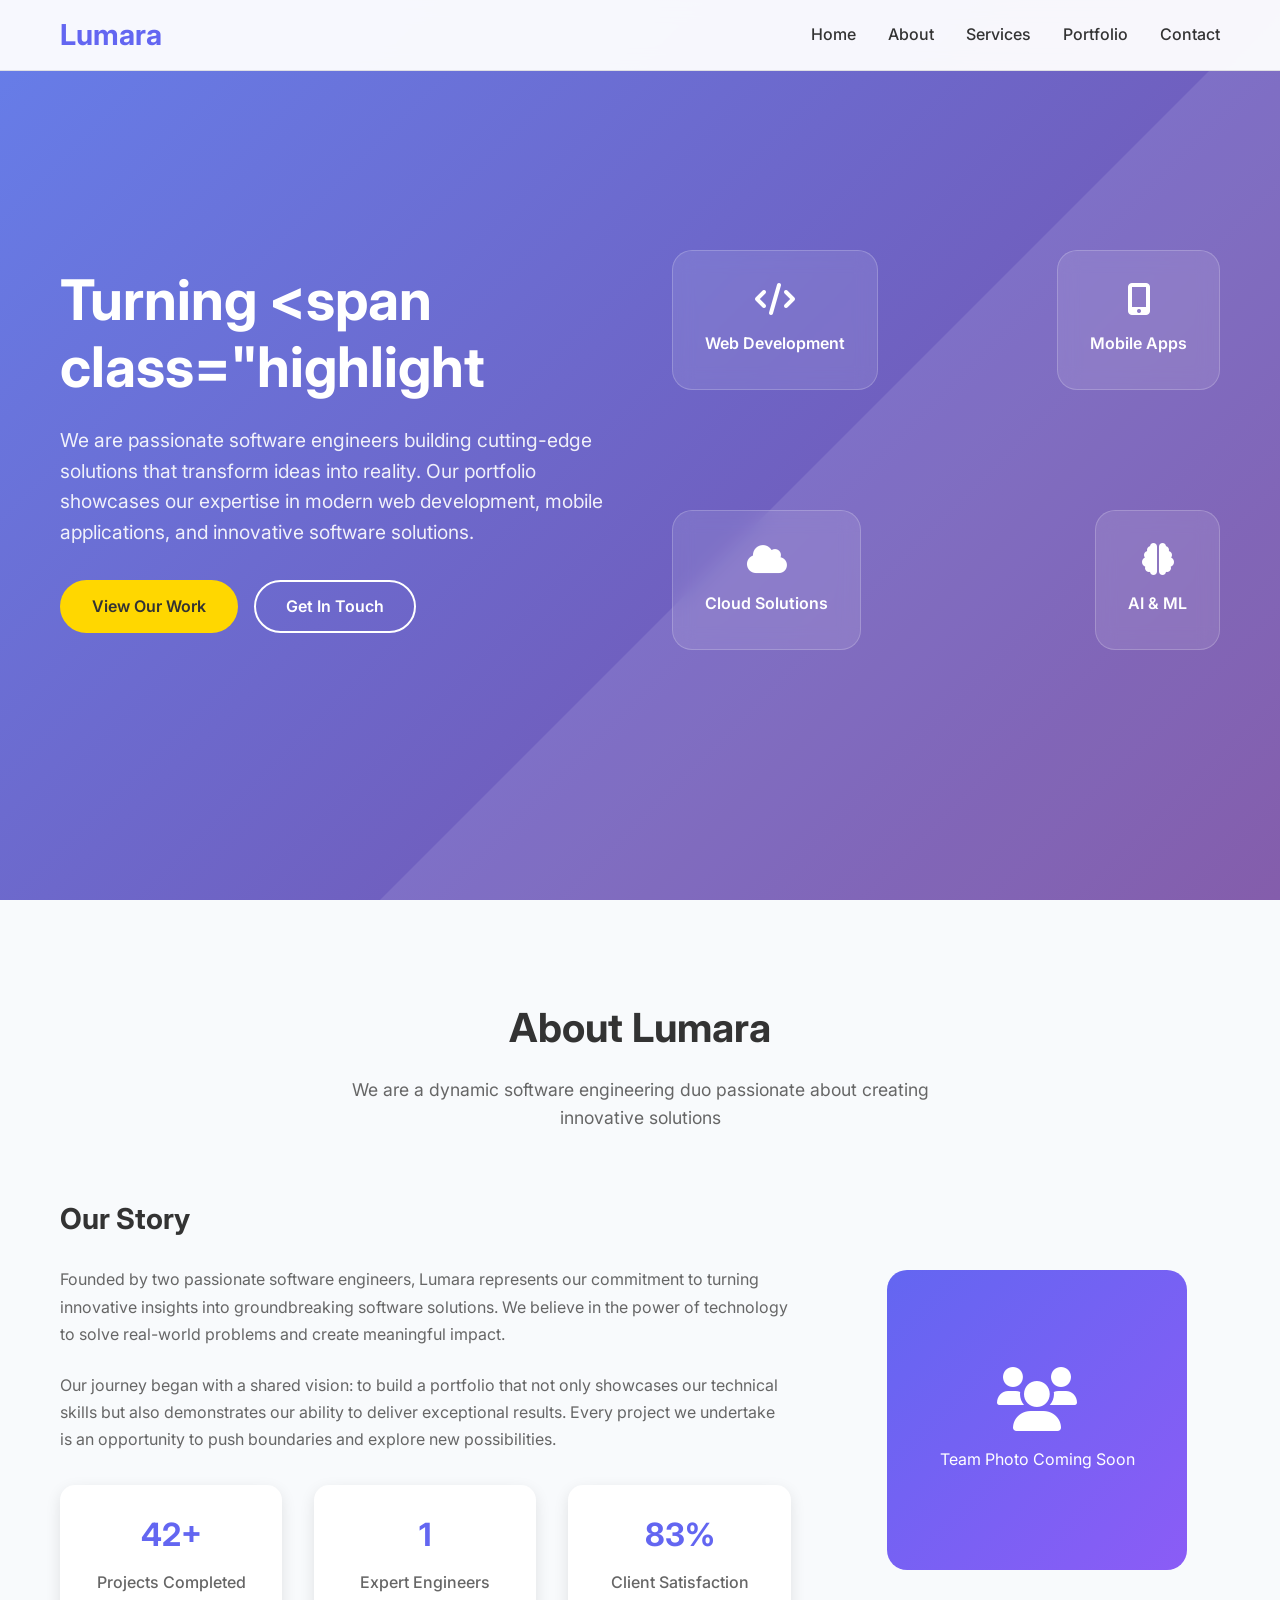
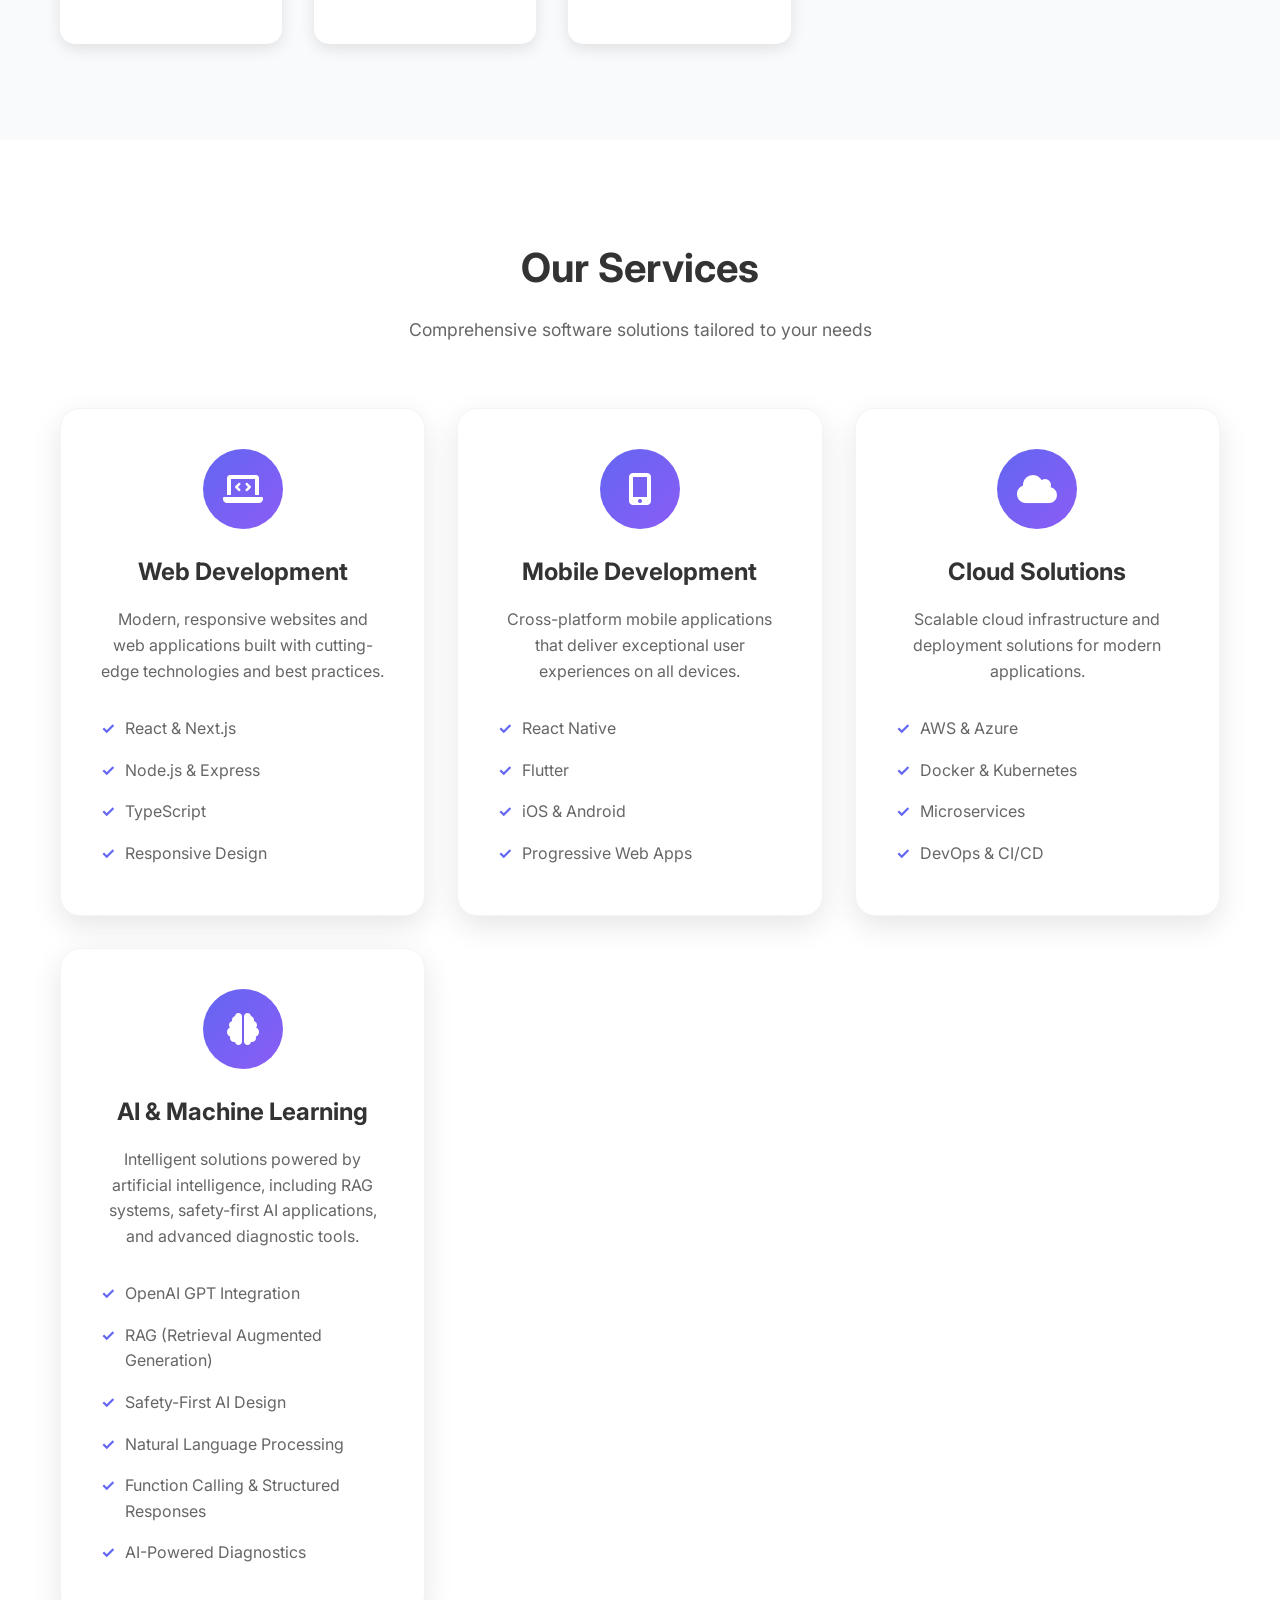
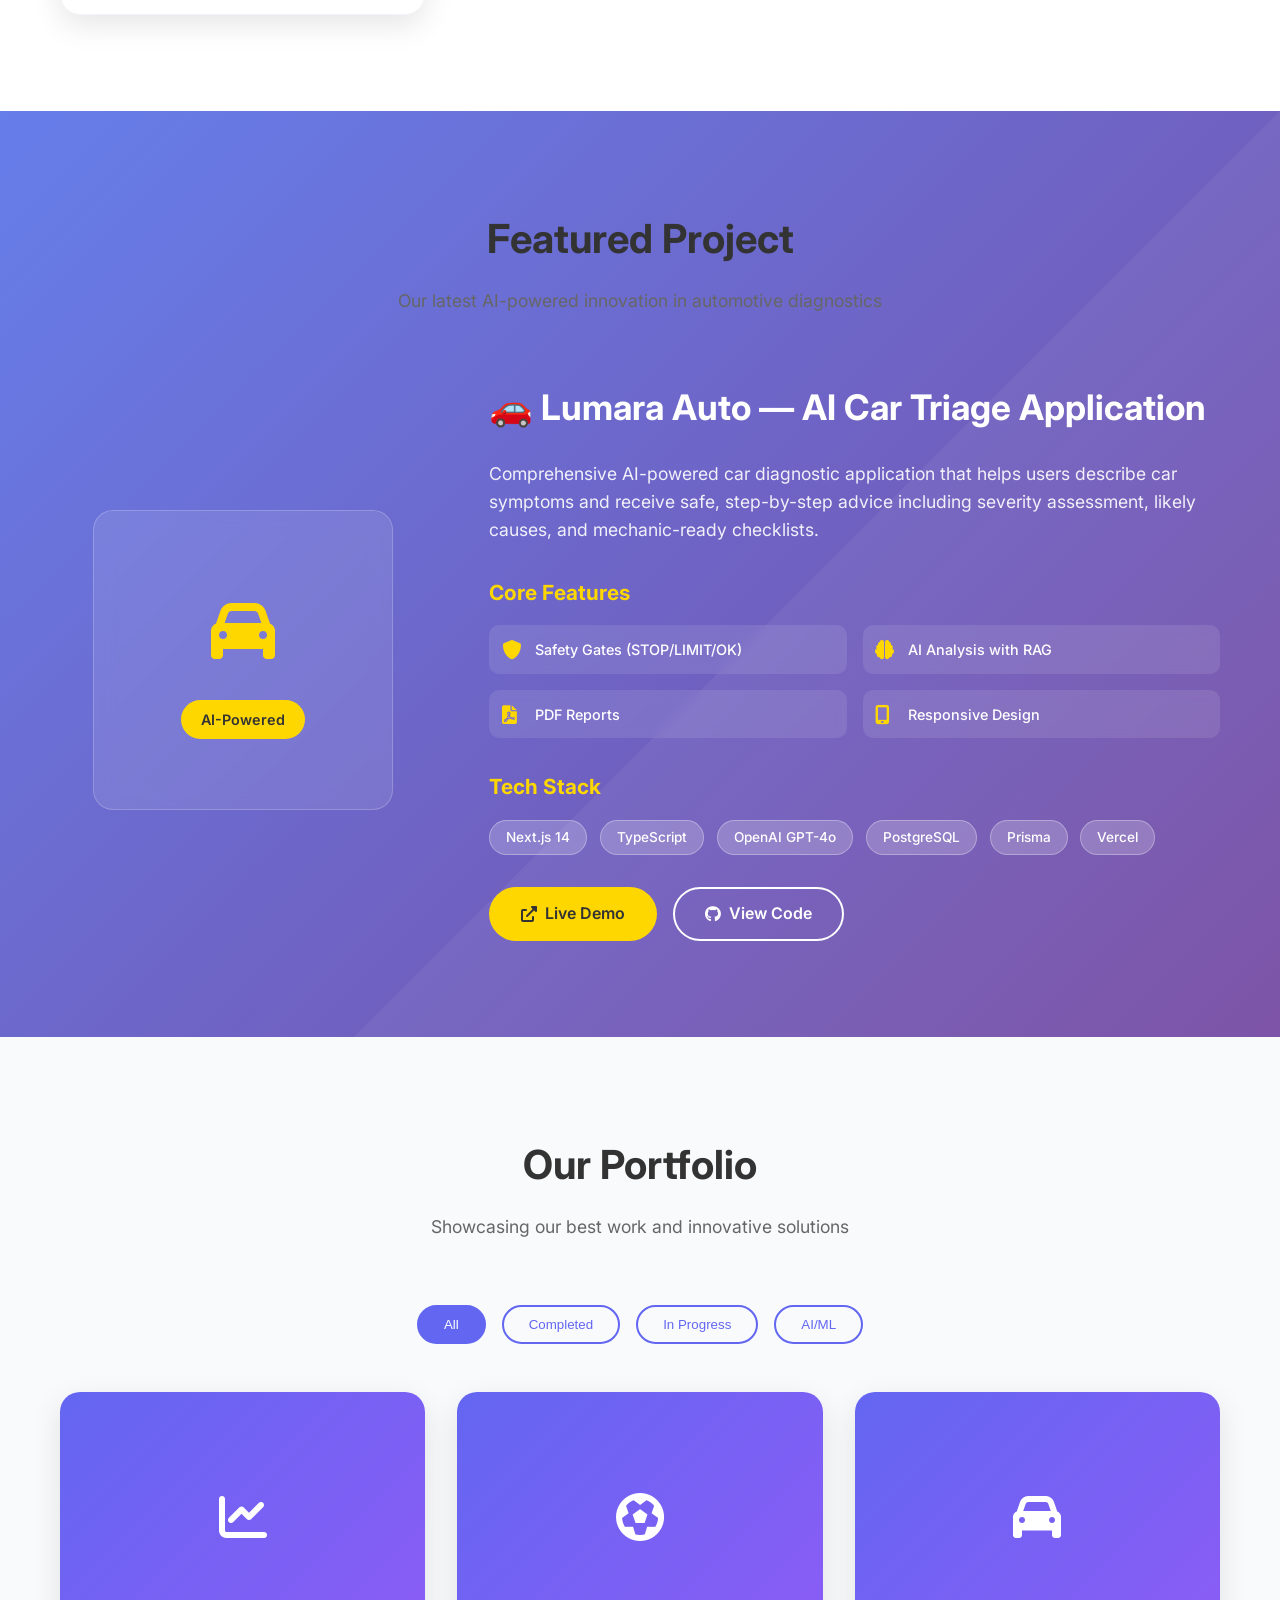
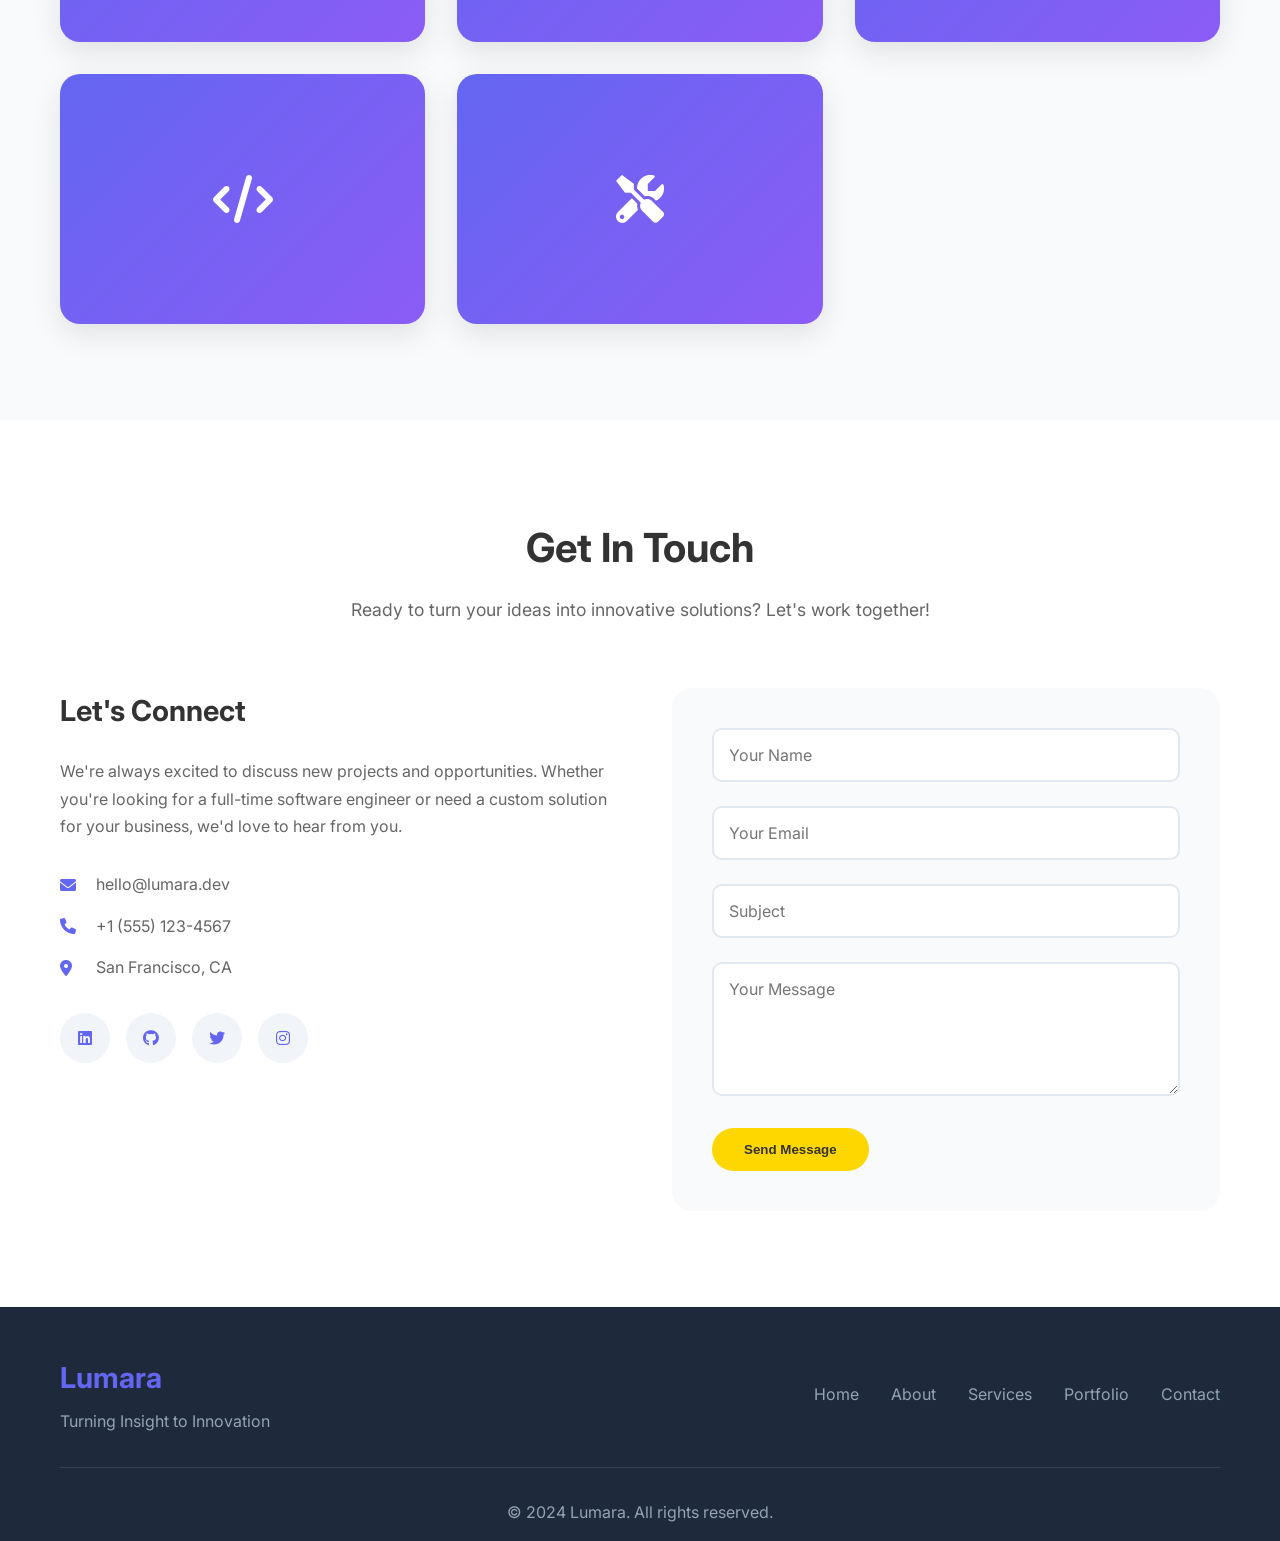
==== commit 26c7c0e9: "Restore original portfolio projects and add Lumara Auto as additional project" ====
--- a/index.html
+++ b/index.html
@@ -266,36 +266,36 @@
             </div>
             <div class="portfolio-filters">
                 <button class="filter-btn active" data-filter="all">All</button>
-                <button class="filter-btn" data-filter="web">Web</button>
-                <button class="filter-btn" data-filter="mobile">Mobile</button>
+                <button class="filter-btn" data-filter="completed">Completed</button>
+                <button class="filter-btn" data-filter="in-progress">In Progress</button>
                 <button class="filter-btn" data-filter="ai">AI/ML</button>
             </div>
             <div class="portfolio-grid">
-                <div class="portfolio-item" data-category="web">
+                <div class="portfolio-item" data-category="completed">
                     <div class="portfolio-image">
                         <div class="placeholder-image">
-                            <i class="fas fa-globe"></i>
+                            <i class="fas fa-chart-line"></i>
                         </div>
                         <div class="portfolio-overlay">
-                            <h4>E-Commerce Platform</h4>
-                            <p>Full-stack e-commerce solution with React, Node.js, and Stripe integration</p>
+                            <h4>TradingJournalPro.co.uk</h4>
+                            <p>Full-stack trading journal platform with Next.js, TypeScript, and PostgreSQL</p>
                             <div class="portfolio-links">
-                                <a href="#" class="portfolio-link"><i class="fas fa-external-link-alt"></i></a>
-                                <a href="#" class="portfolio-link"><i class="fab fa-github"></i></a>
-                            </div>
-                        </div>
-                    </div>
-                </div>
-                <div class="portfolio-item" data-category="mobile">
+                                <a href="https://tradingjournalpro.co.uk" target="_blank" class="portfolio-link"><i class="fas fa-external-link-alt"></i></a>
+                                <a href="https://lnkd.in/dn-U8_Rc" target="_blank" class="portfolio-link"><i class="fab fa-linkedin"></i></a>
+                            </div>
+                        </div>
+                    </div>
+                </div>
+                <div class="portfolio-item" data-category="completed">
                     <div class="portfolio-image">
                         <div class="placeholder-image">
-                            <i class="fas fa-mobile-alt"></i>
+                            <i class="fas fa-futbol"></i>
                         </div>
                         <div class="portfolio-overlay">
-                            <h4>Task Management App</h4>
-                            <p>Cross-platform mobile app for team collaboration and project management</p>
+                            <h4>Lumara Sports Dashboard</h4>
+                            <p>Real-time sports analytics dashboard with live scores, performance metrics, and data visualization</p>
                             <div class="portfolio-links">
-                                <a href="#" class="portfolio-link"><i class="fas fa-external-link-alt"></i></a>
+                                <a href="https://sports-demo-dun.vercel.app/" target="_blank" class="portfolio-link"><i class="fas fa-external-link-alt"></i></a>
                                 <a href="#" class="portfolio-link"><i class="fab fa-github"></i></a>
                             </div>
                         </div>
@@ -316,14 +316,14 @@
                         </div>
                     </div>
                 </div>
-                <div class="portfolio-item" data-category="web">
+                <div class="portfolio-item" data-category="completed">
                     <div class="portfolio-image">
                         <div class="placeholder-image">
-                            <i class="fas fa-chart-line"></i>
+                            <i class="fas fa-code"></i>
                         </div>
                         <div class="portfolio-overlay">
-                            <h4>Analytics Dashboard</h4>
-                            <p>Real-time data visualization dashboard with interactive charts and reports</p>
+                            <h4>Lumara Website</h4>
+                            <p>Our company website showcasing our portfolio and services</p>
                             <div class="portfolio-links">
                                 <a href="#" class="portfolio-link"><i class="fas fa-external-link-alt"></i></a>
                                 <a href="#" class="portfolio-link"><i class="fab fa-github"></i></a>
@@ -331,29 +331,14 @@
                         </div>
                     </div>
                 </div>
-                <div class="portfolio-item" data-category="mobile">
+                <div class="portfolio-item" data-category="in-progress">
                     <div class="portfolio-image">
                         <div class="placeholder-image">
-                            <i class="fas fa-camera"></i>
+                            <i class="fas fa-tools"></i>
                         </div>
                         <div class="portfolio-overlay">
-                            <h4>Photo Sharing App</h4>
-                            <p>Social media app for photo sharing with filters and real-time collaboration</p>
-                            <div class="portfolio-links">
-                                <a href="#" class="portfolio-link"><i class="fas fa-external-link-alt"></i></a>
-                                <a href="#" class="portfolio-link"><i class="fab fa-github"></i></a>
-                            </div>
-                        </div>
-                    </div>
-                </div>
-                <div class="portfolio-item" data-category="ai">
-                    <div class="portfolio-image">
-                        <div class="placeholder-image">
-                            <i class="fas fa-robot"></i>
-                        </div>
-                        <div class="portfolio-overlay">
-                            <h4>Predictive Analytics</h4>
-                            <p>Machine learning model for business forecasting and trend analysis</p>
+                            <h4>Website Enhancements</h4>
+                            <p>Continuous improvements to both Lumara and TradingJournalPro websites</p>
                             <div class="portfolio-links">
                                 <a href="#" class="portfolio-link"><i class="fas fa-external-link-alt"></i></a>
                                 <a href="#" class="portfolio-link"><i class="fab fa-github"></i></a>
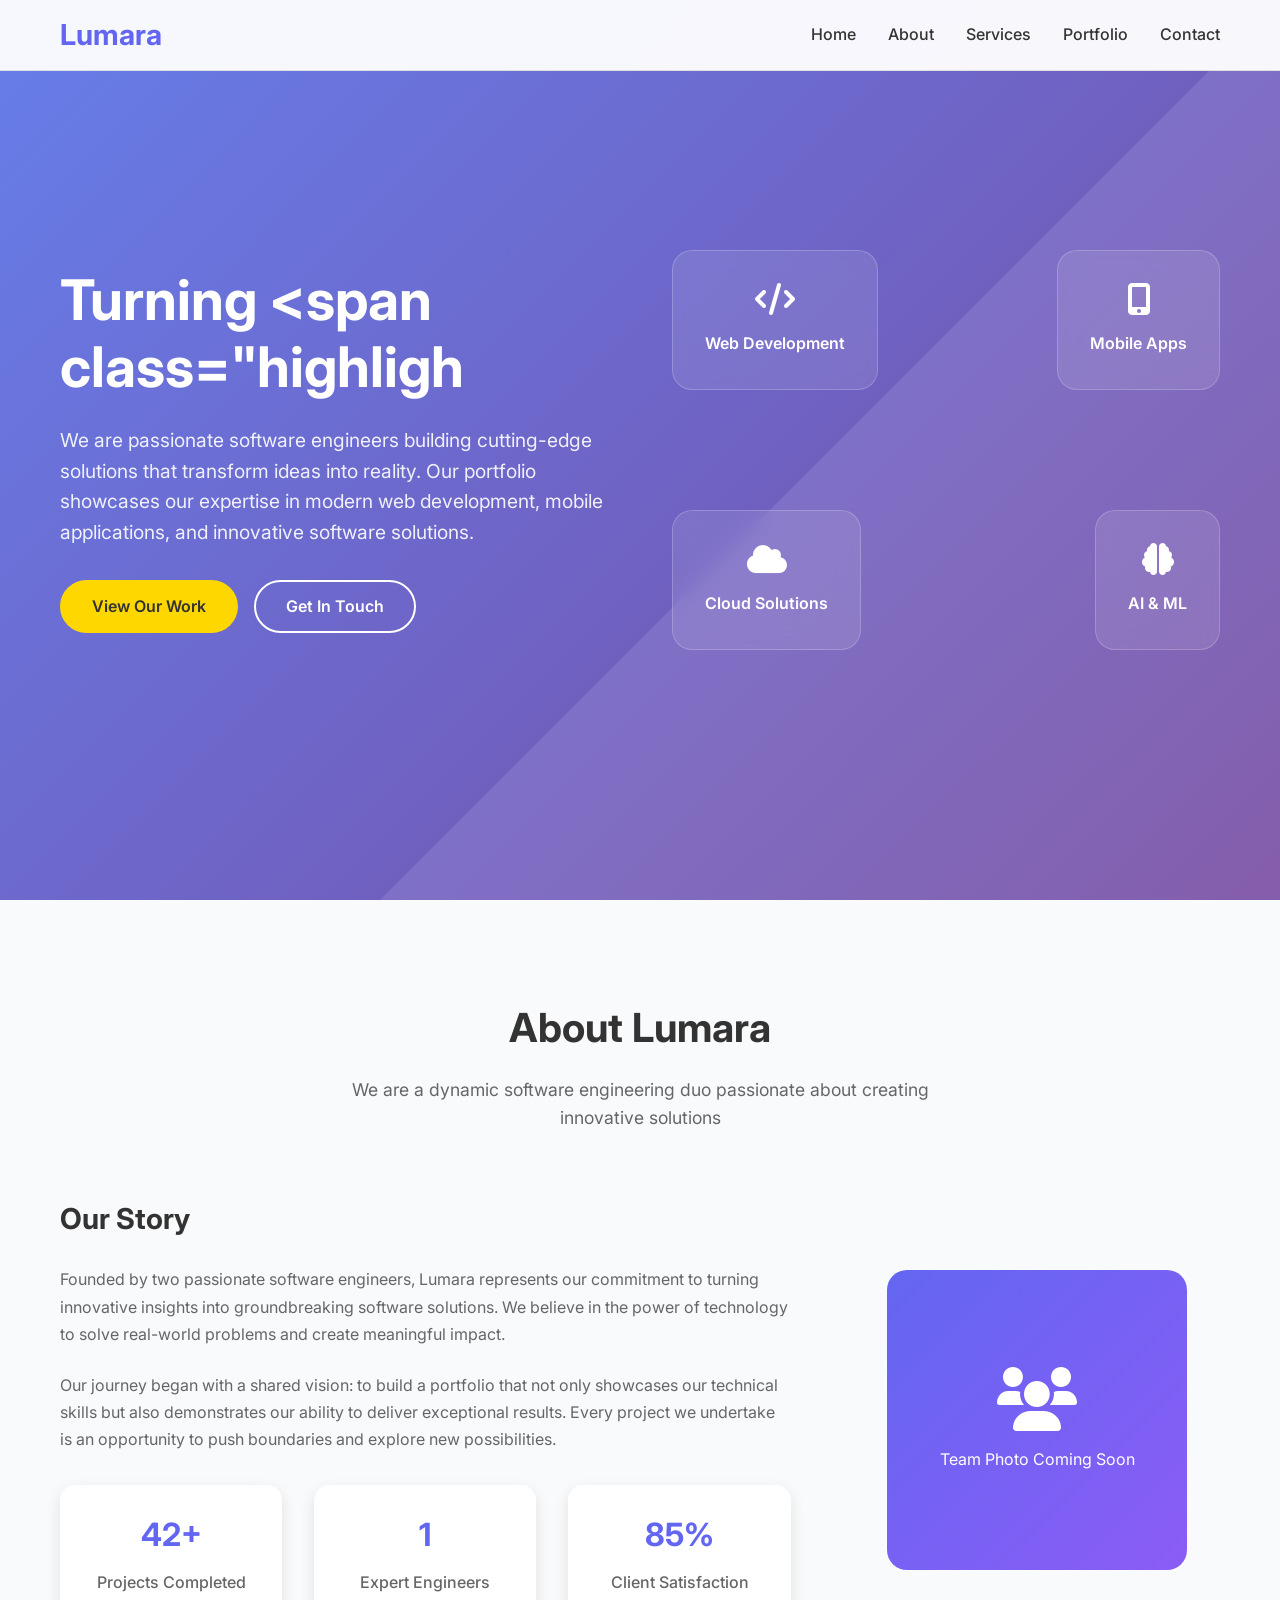
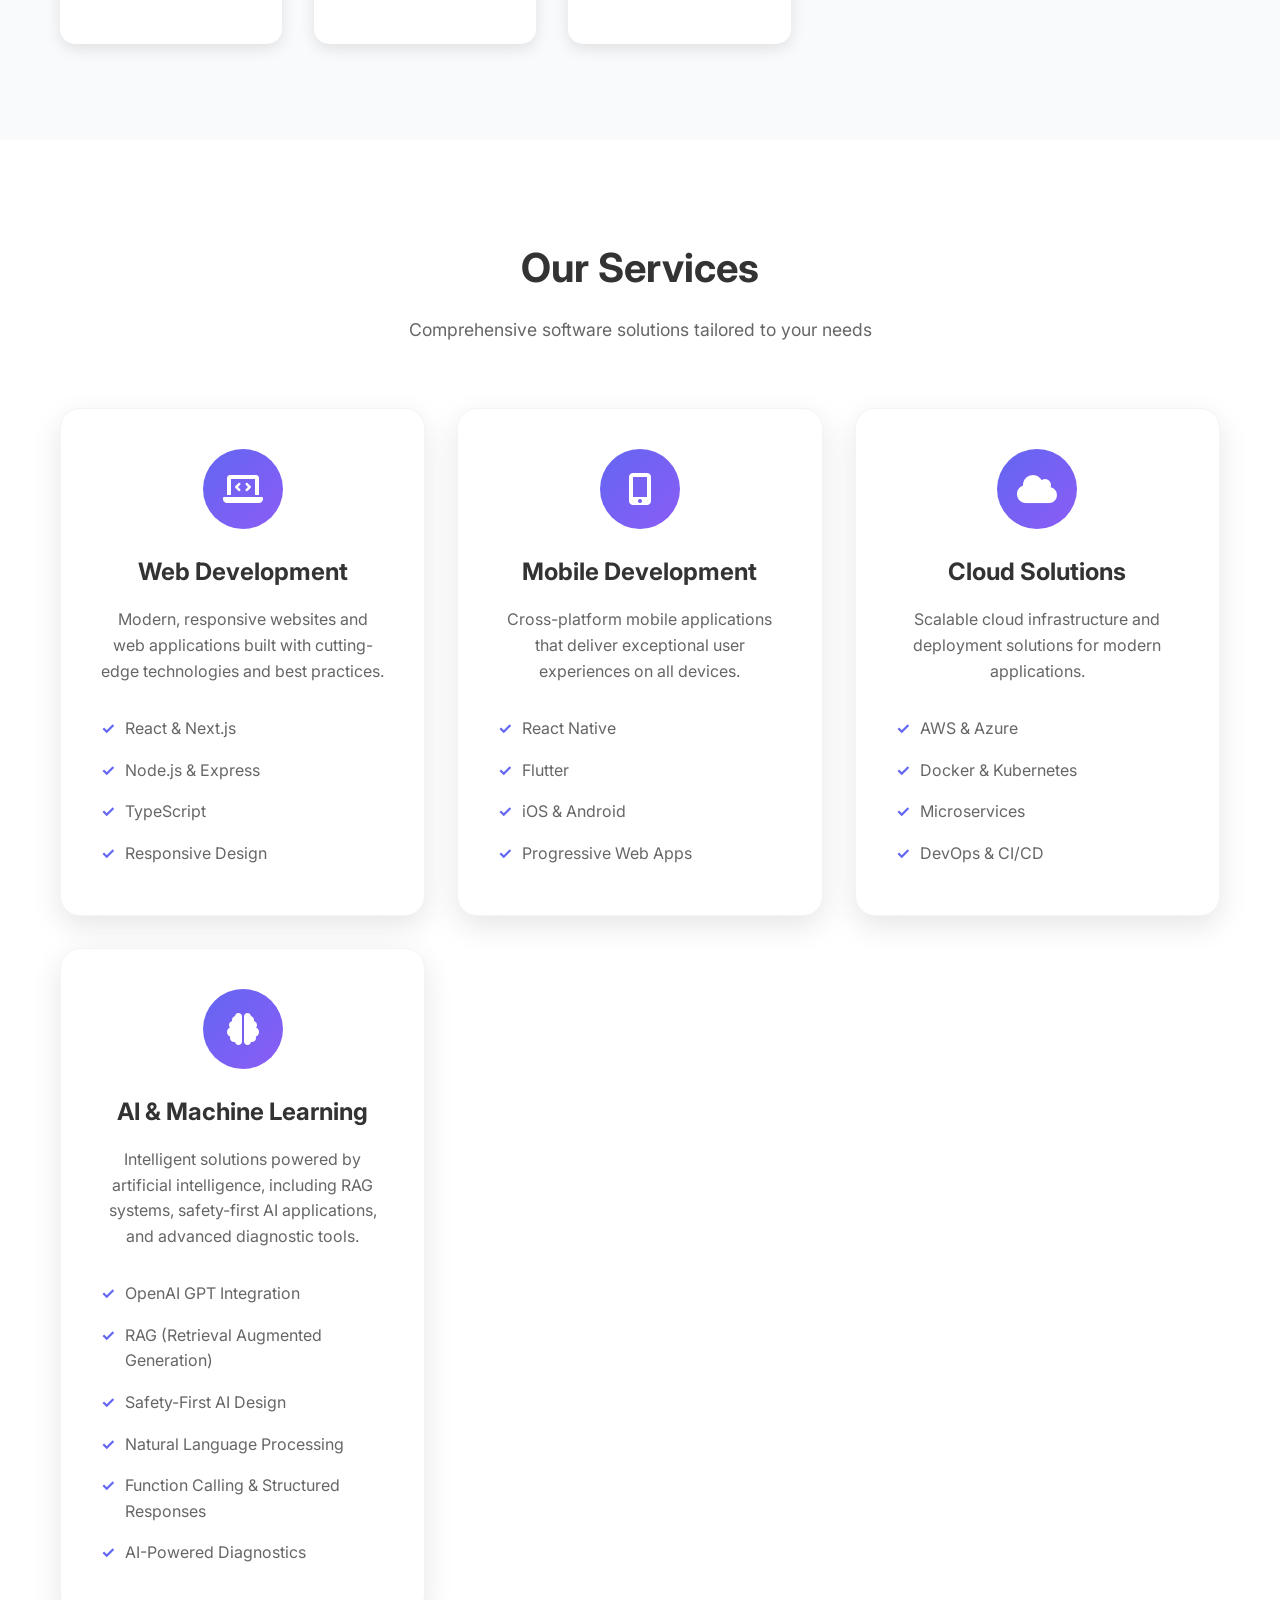
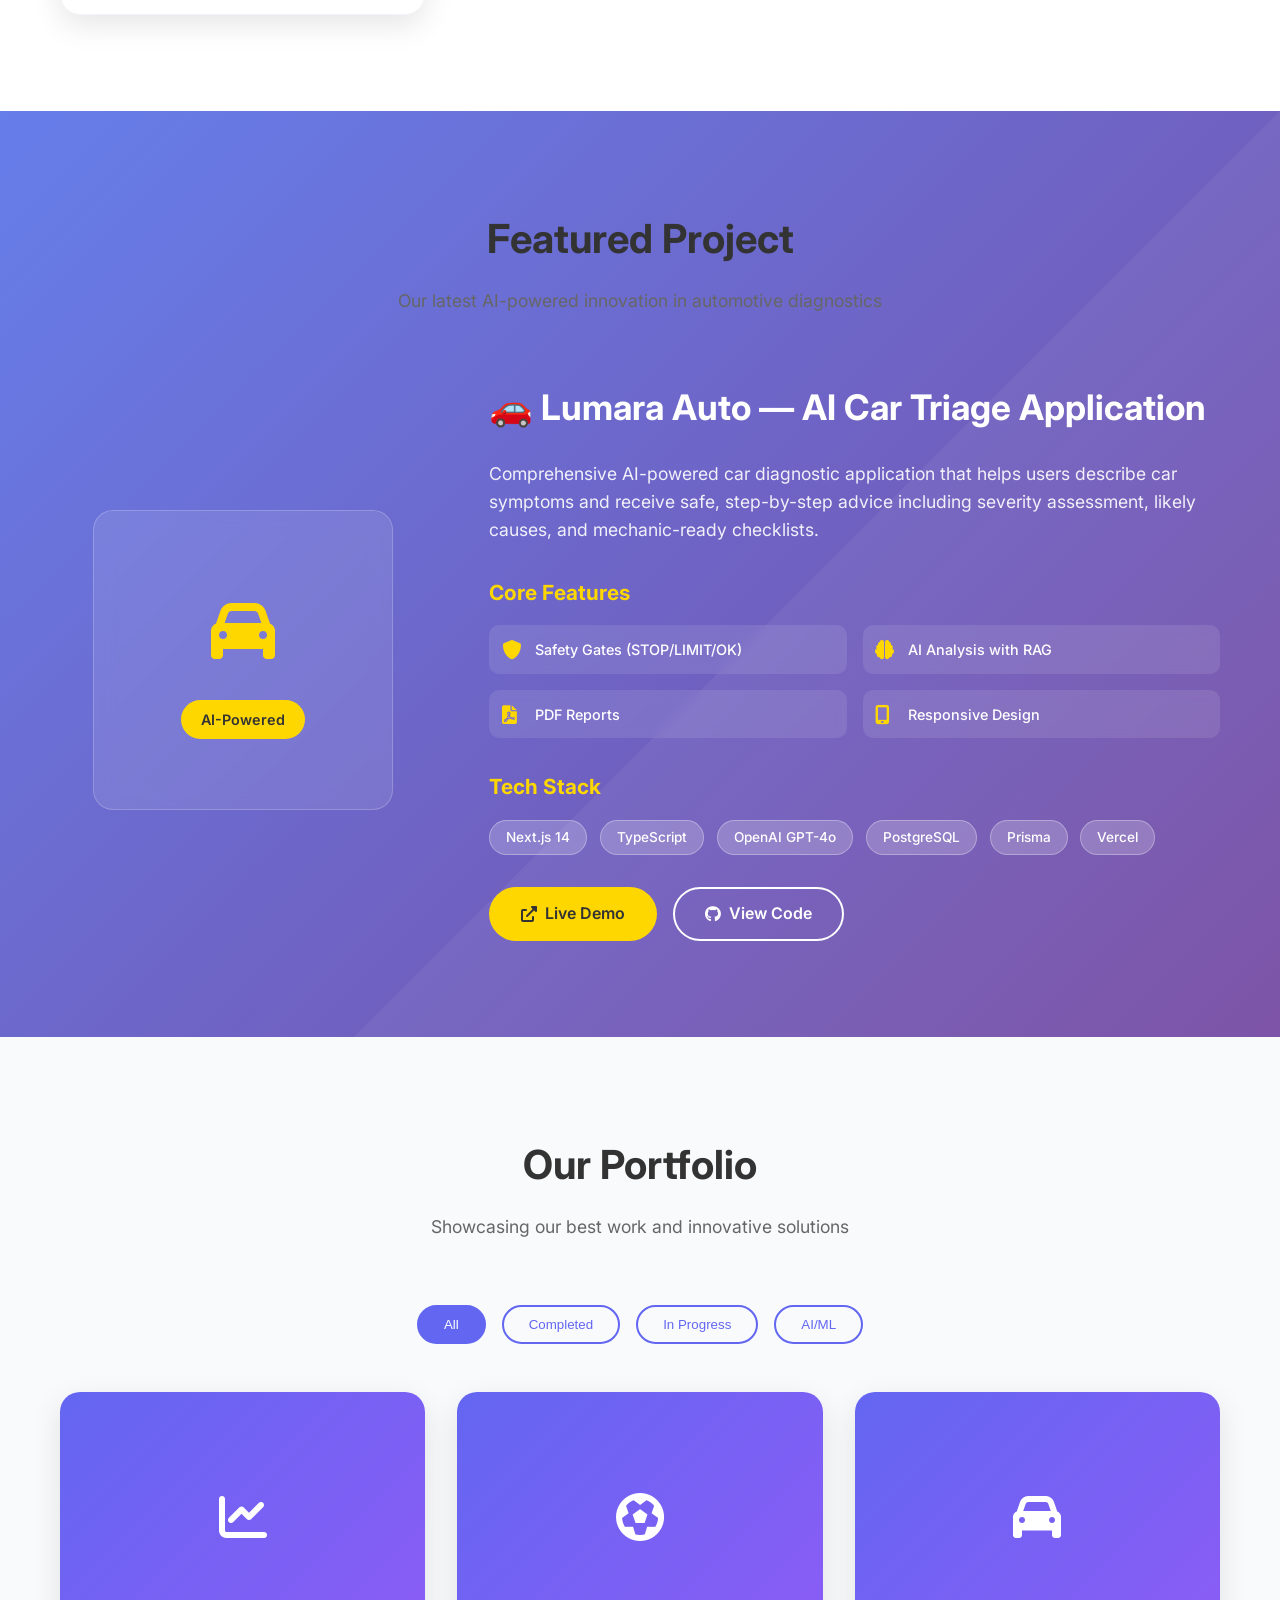
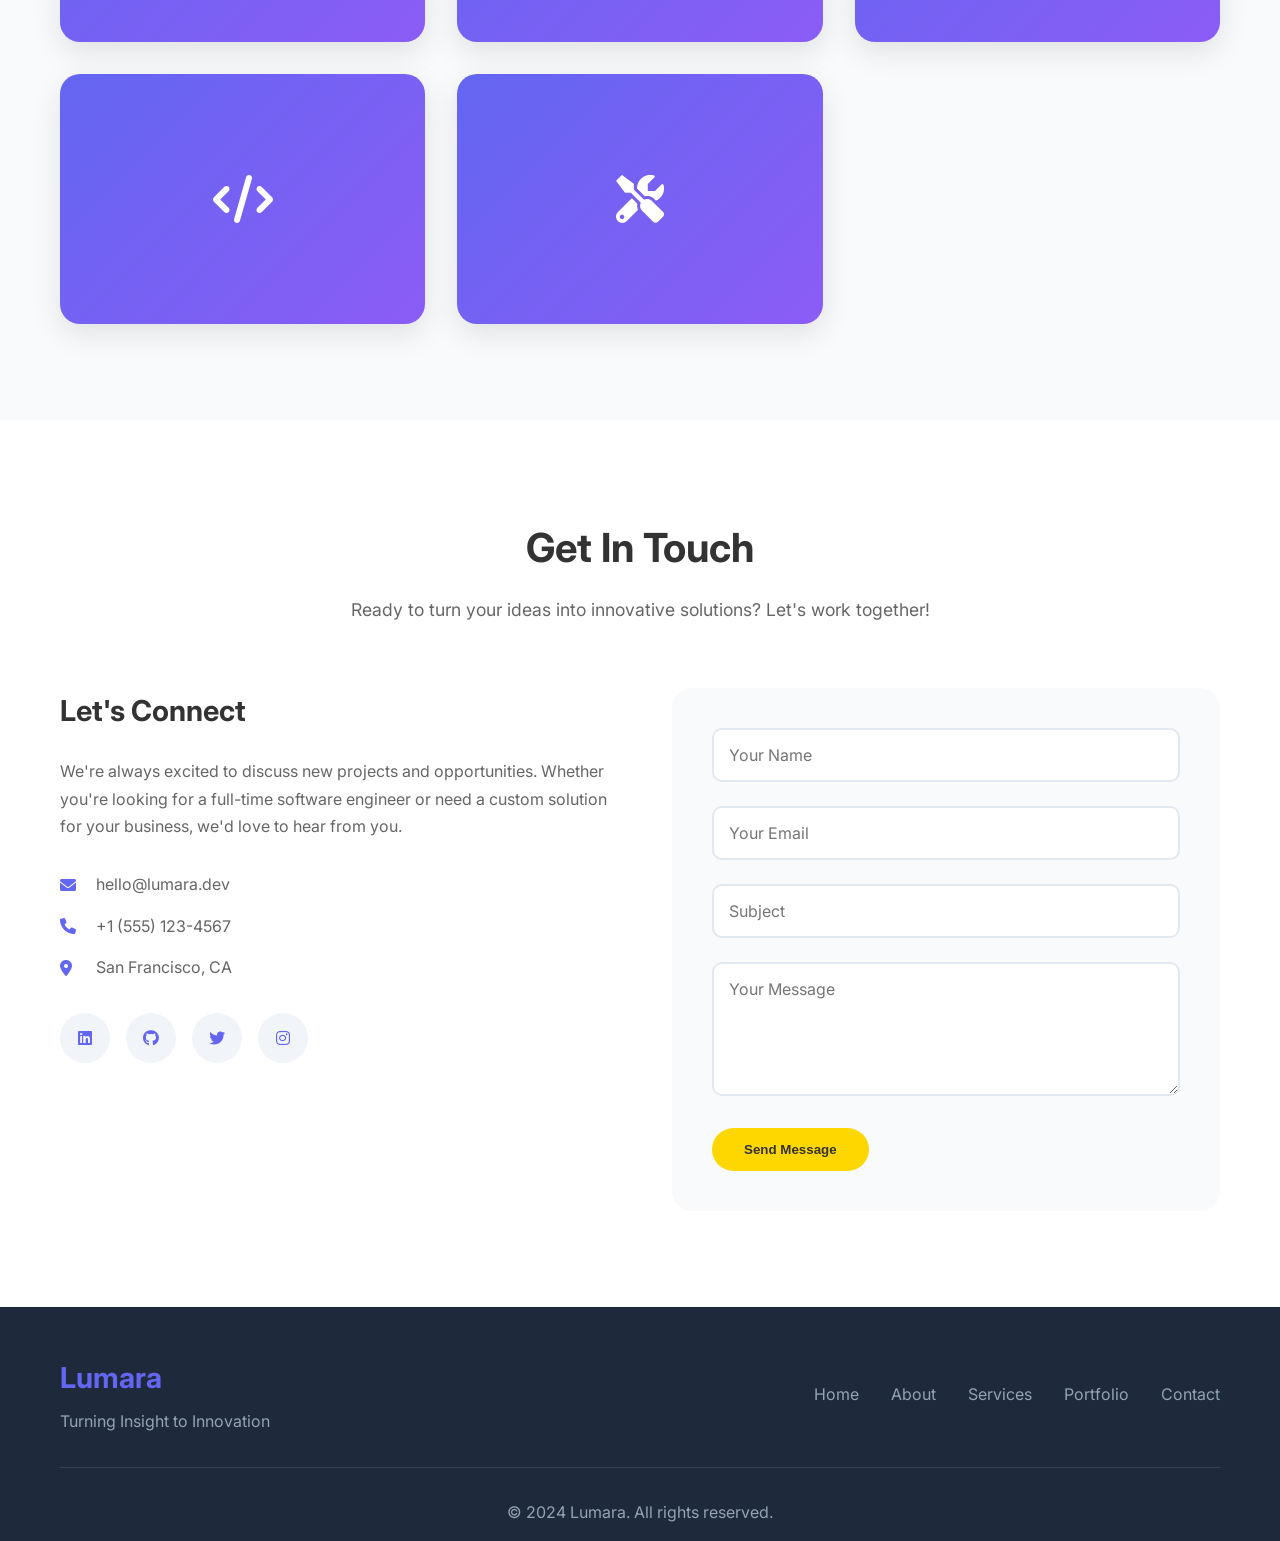
==== commit a3a61bb5: "Trigger deployment with portfolio updates" ====
--- a/index.html
+++ b/index.html
@@ -4,6 +4,7 @@
     <meta charset="UTF-8">
     <meta name="viewport" content="width=device-width, initial-scale=1.0">
     <title>Lumara - Turning Insight to Innovation</title>
+    <!-- Updated with Lumara Auto project -->
     <link rel="stylesheet" href="styles.css">
     <link href="https://fonts.googleapis.com/css2?family=Inter:wght@300;400;500;600;700&display=swap" rel="stylesheet">
     <link rel="stylesheet" href="https://cdnjs.cloudflare.com/ajax/libs/font-awesome/6.0.0/css/all.min.css">
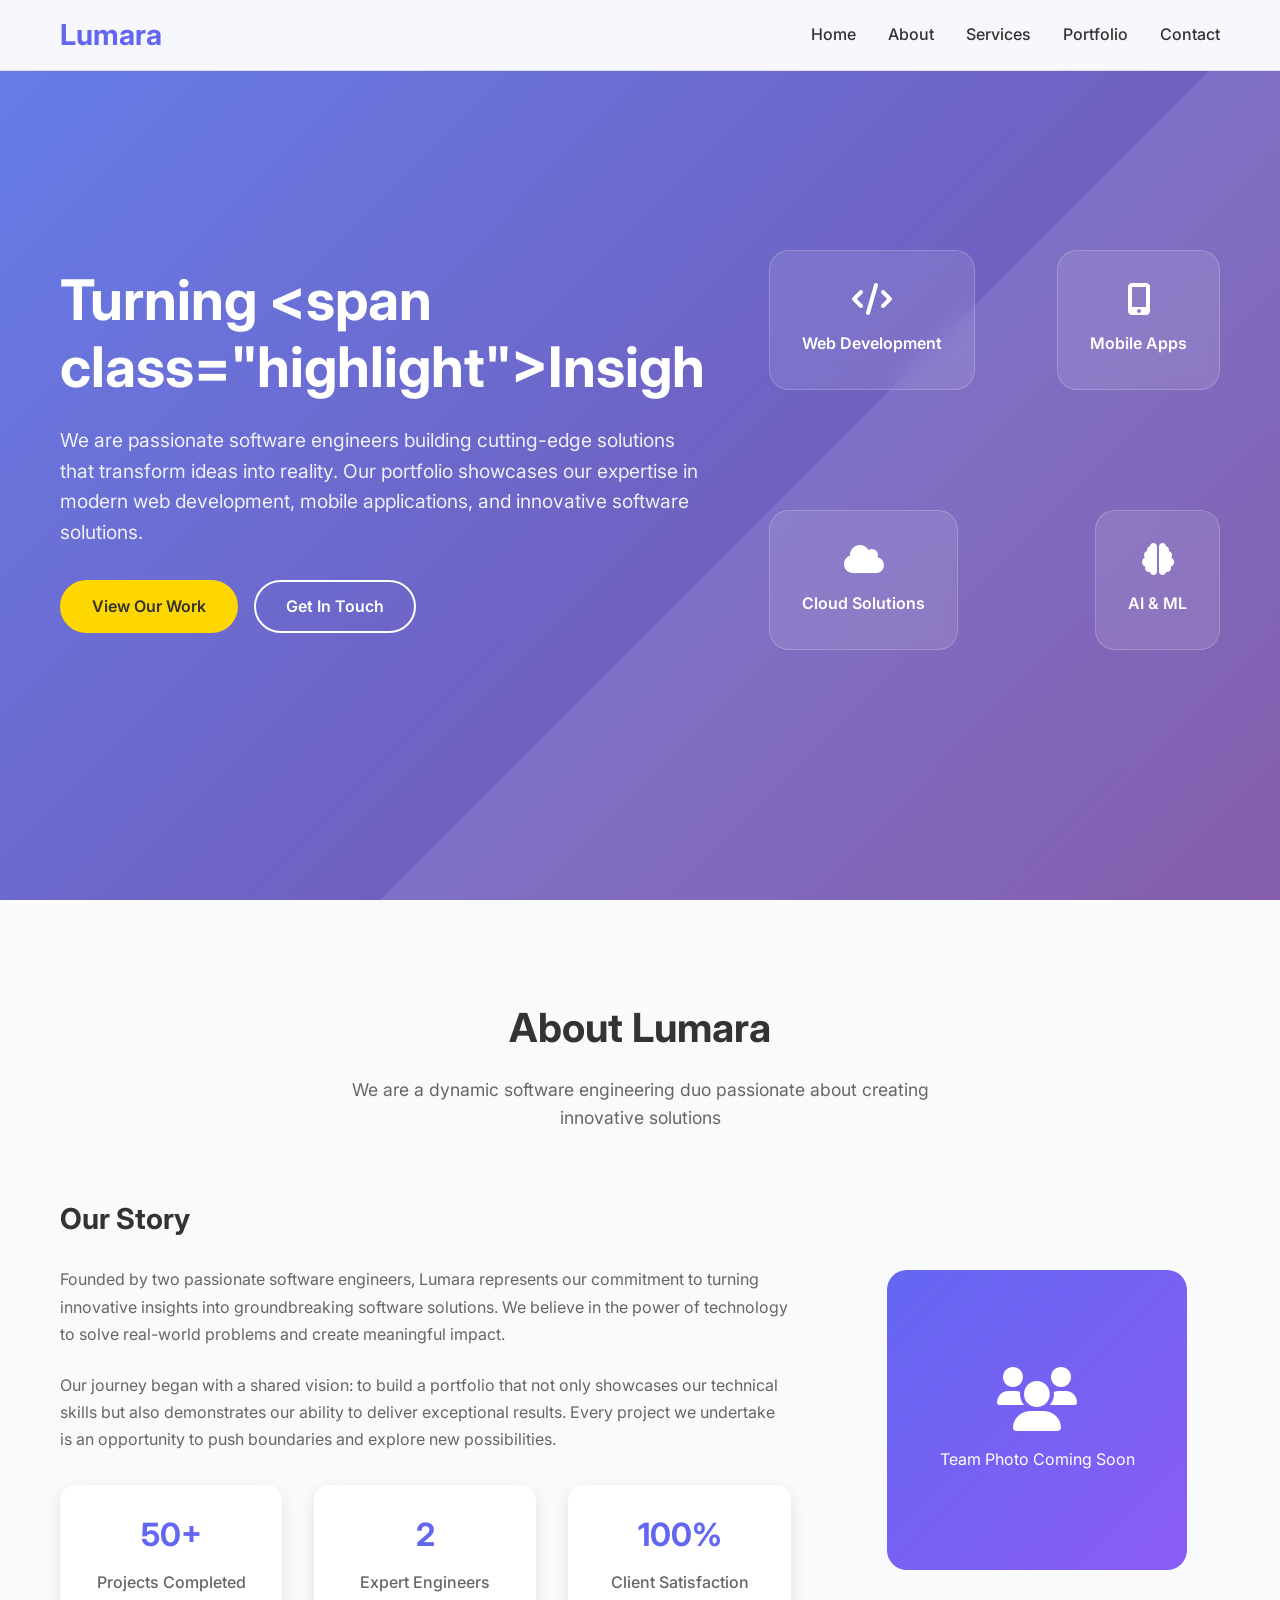
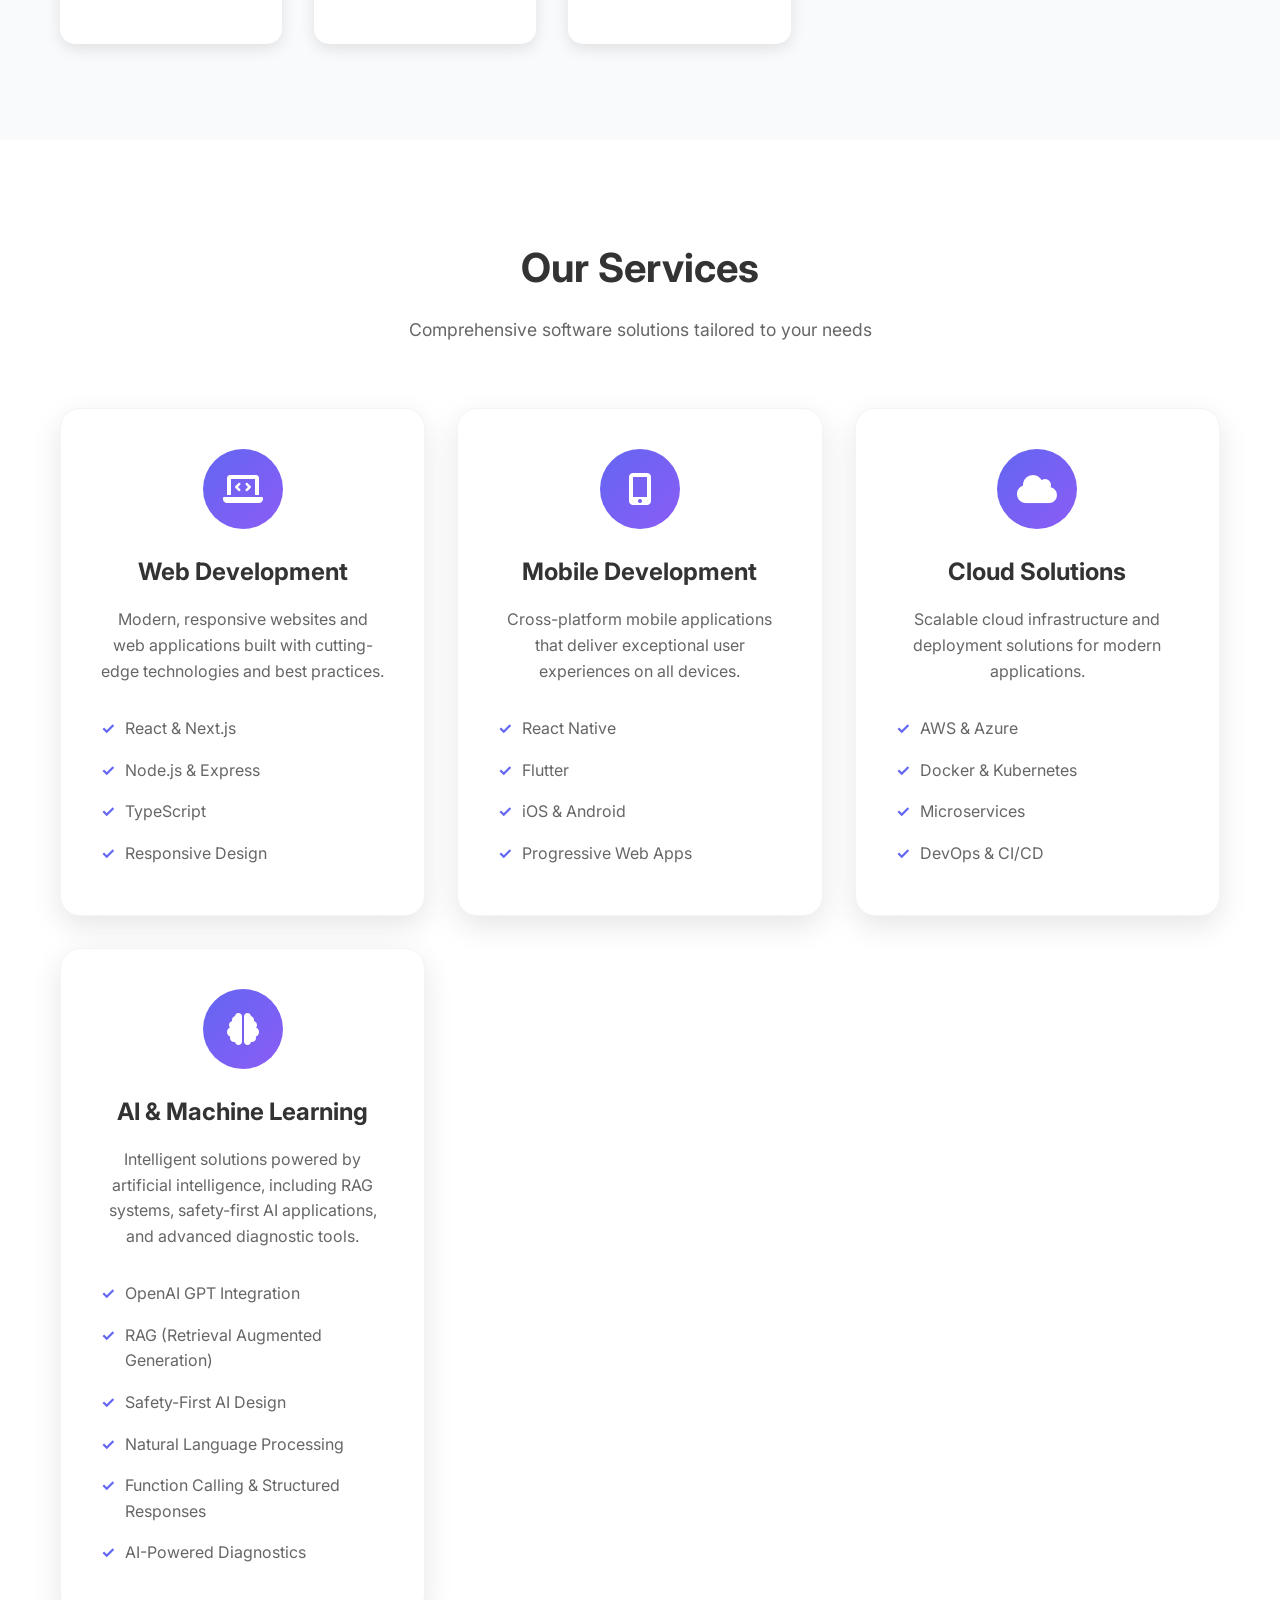
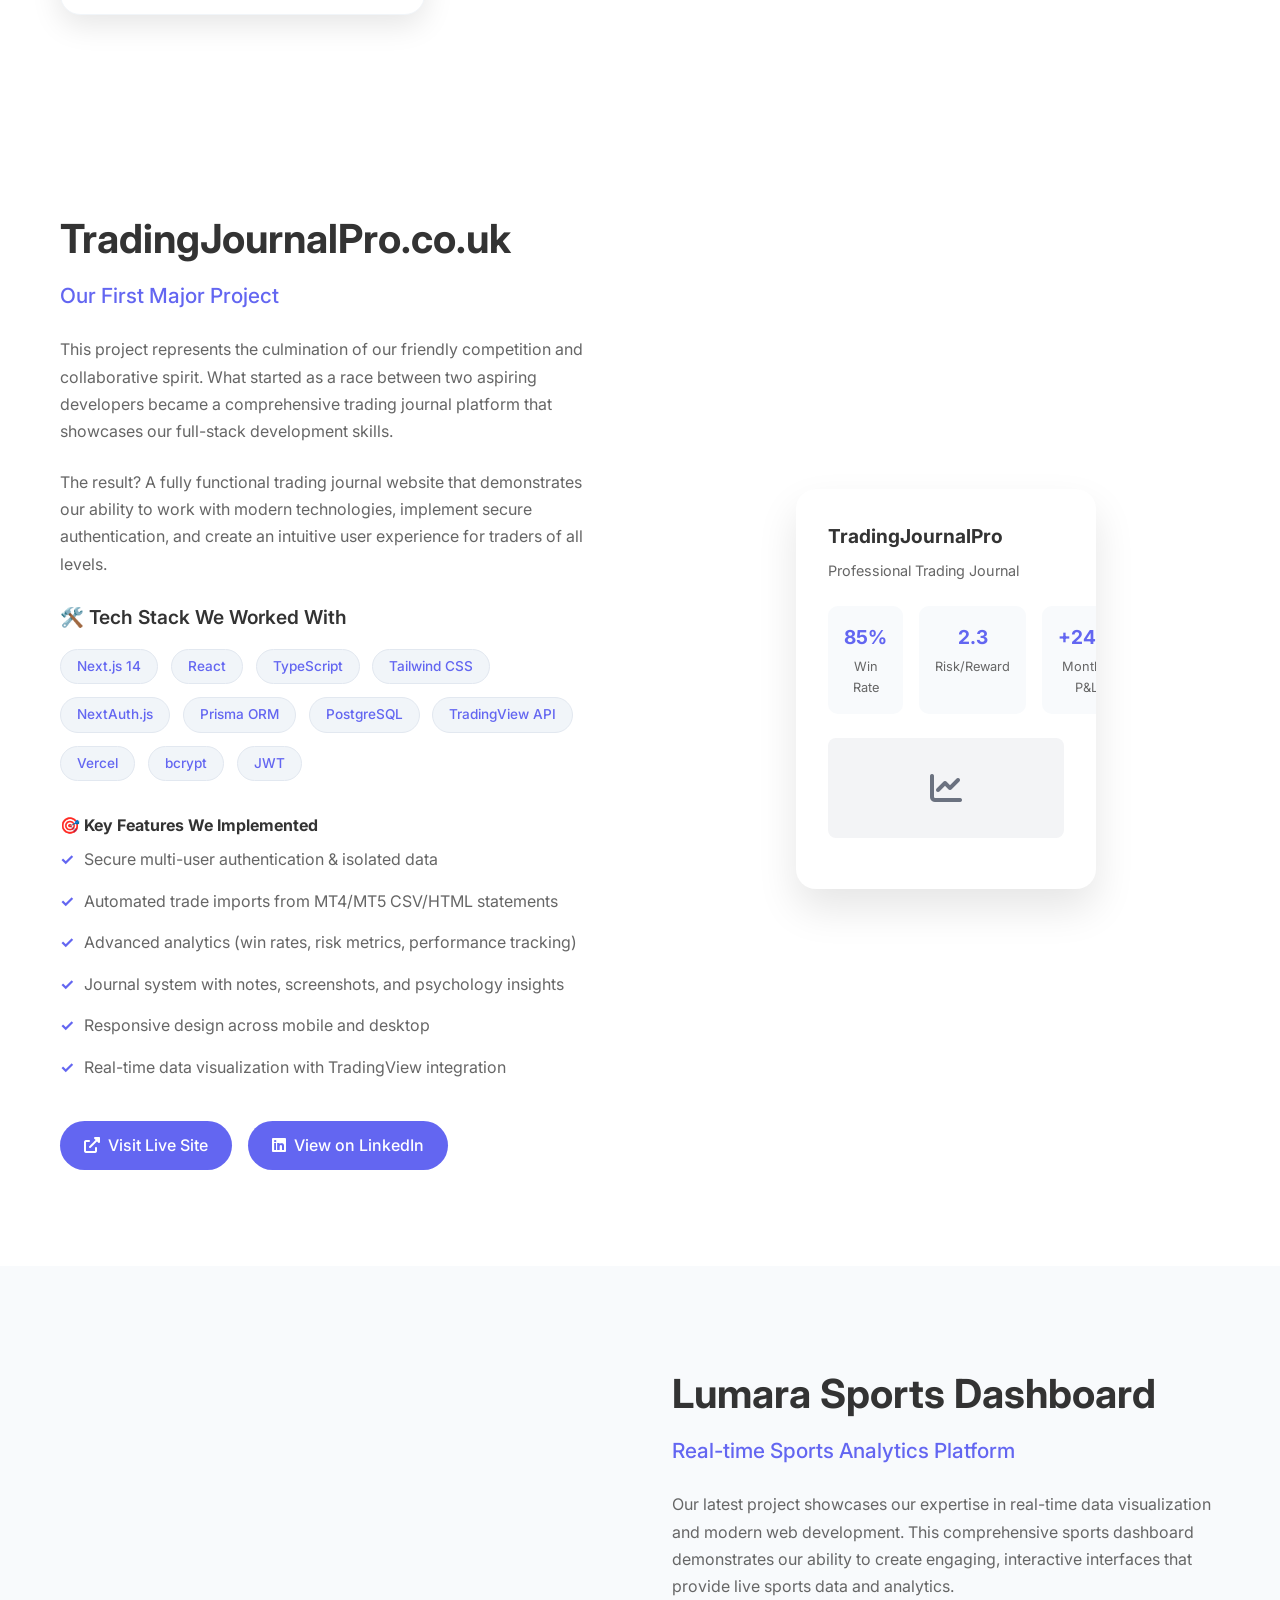
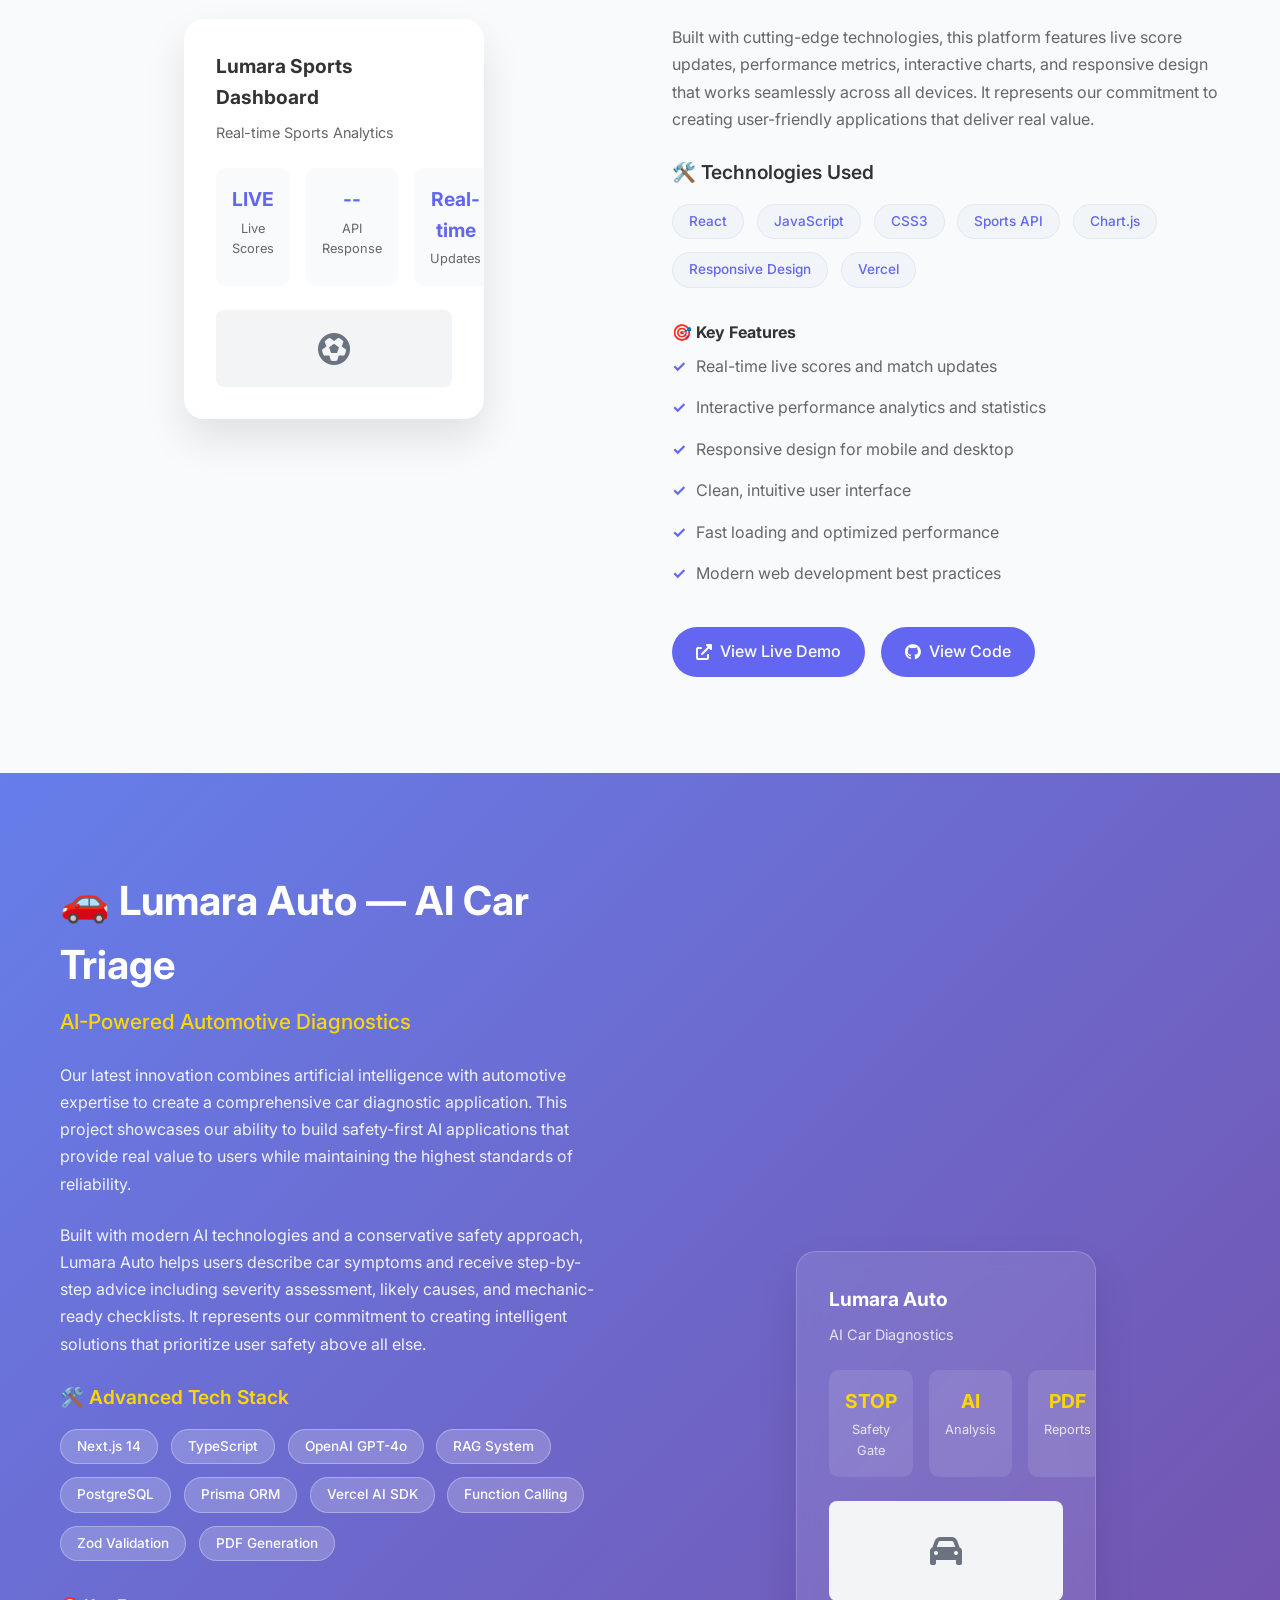
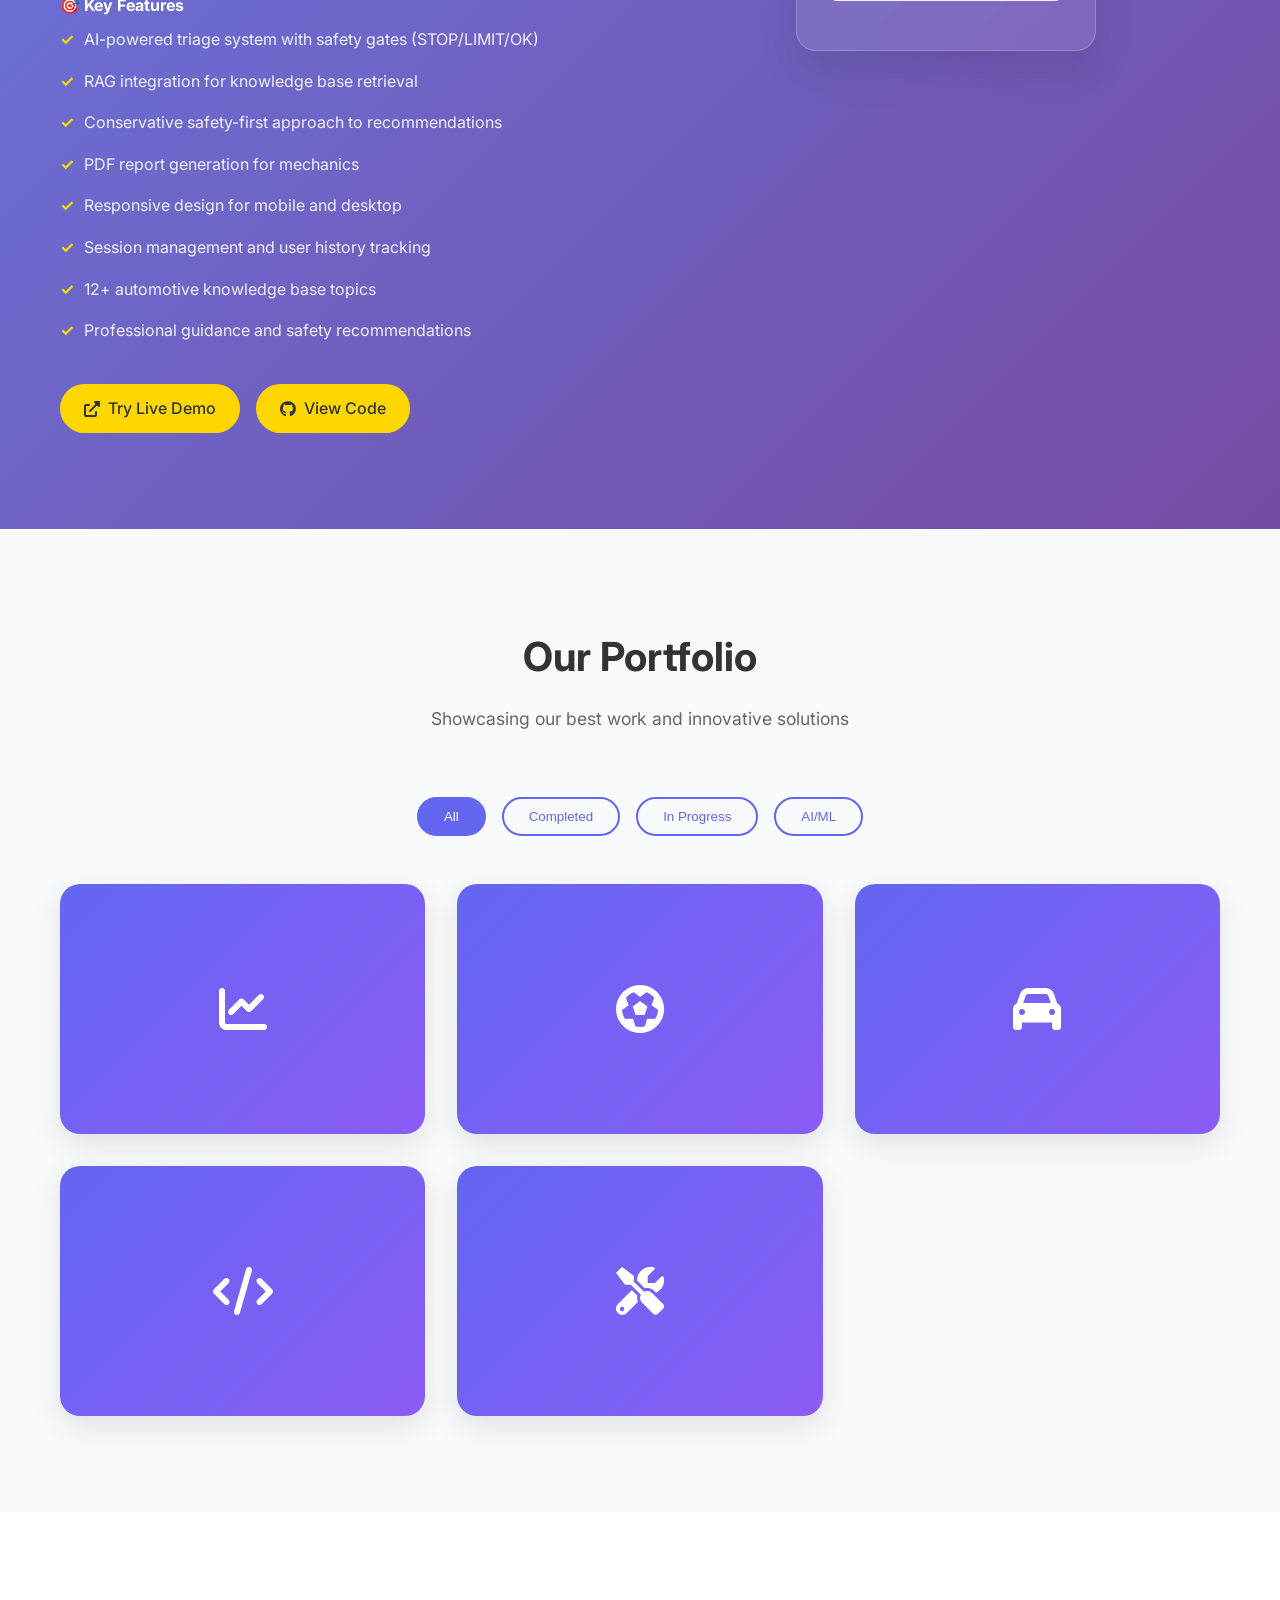
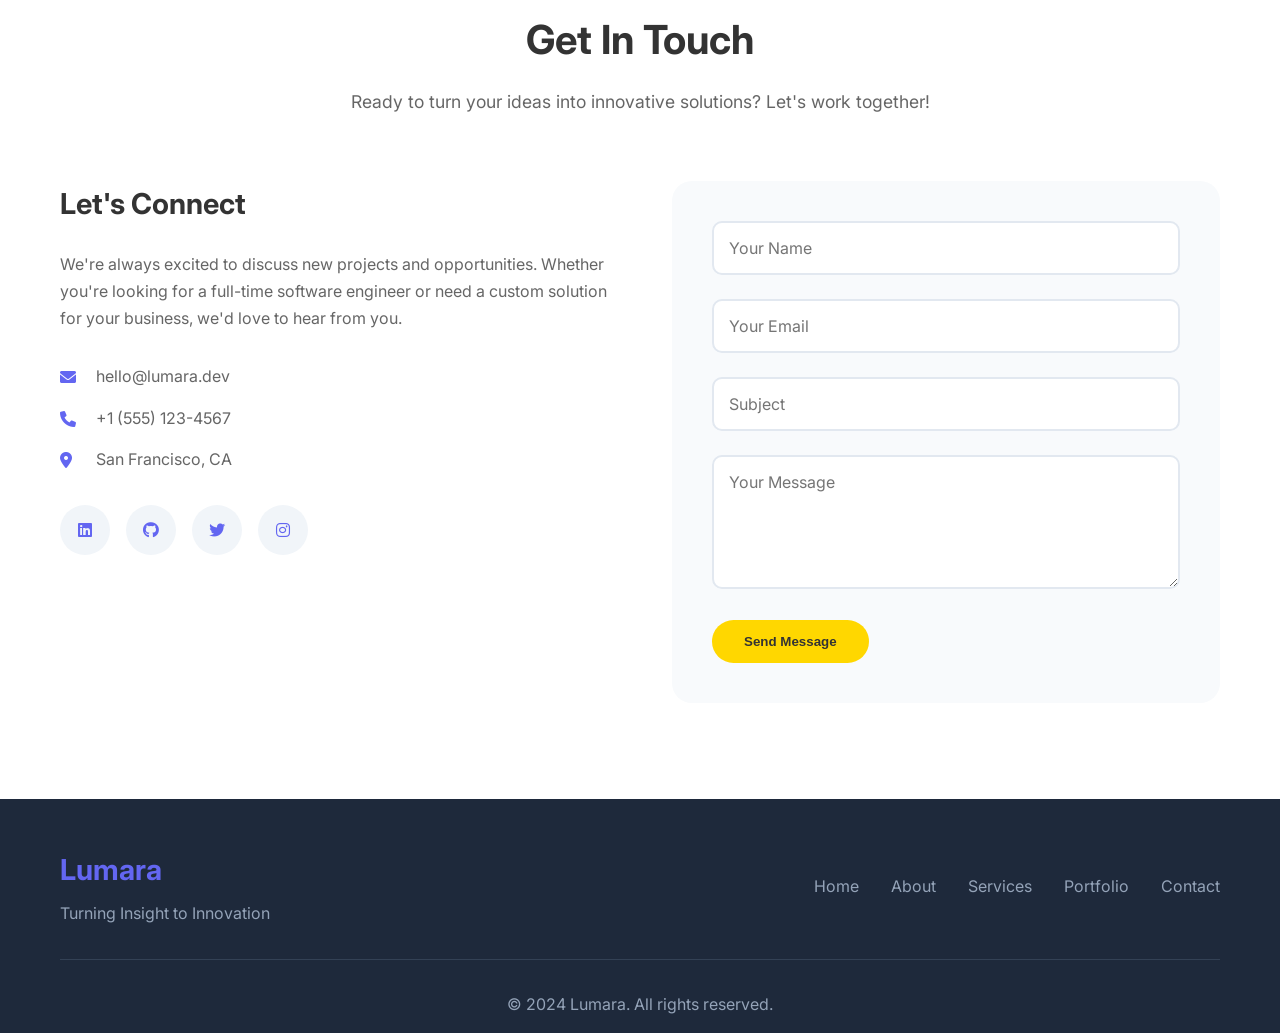
==== commit 363331ff: "Restore original detailed showcase layout with TradingJournalPro, Sports Dashboard, and add Lumara A" ====
--- a/index.html
+++ b/index.html
@@ -191,67 +191,259 @@
         </div>
     </section>
 
-    <!-- Featured Project Section -->
-    <section class="featured-project">
-        <div class="container">
-            <div class="section-header">
-                <h2>Featured Project</h2>
-                <p>Our latest AI-powered innovation in automotive diagnostics</p>
-            </div>
-            <div class="featured-content">
-                <div class="featured-image">
-                    <div class="project-showcase">
-                        <div class="project-icon">
-                            <i class="fas fa-car"></i>
-                        </div>
-                        <div class="project-badge">AI-Powered</div>
-                    </div>
-                </div>
-                <div class="featured-details">
-                    <h3>🚗 Lumara Auto — AI Car Triage Application</h3>
-                    <p class="project-tagline">Comprehensive AI-powered car diagnostic application that helps users describe car symptoms and receive safe, step-by-step advice including severity assessment, likely causes, and mechanic-ready checklists.</p>
-                    
-                    <div class="project-features">
-                        <h4>Core Features</h4>
-                        <div class="features-grid">
-                            <div class="feature-item">
-                                <i class="fas fa-shield-alt"></i>
-                                <span>Safety Gates (STOP/LIMIT/OK)</span>
-                            </div>
-                            <div class="feature-item">
-                                <i class="fas fa-brain"></i>
-                                <span>AI Analysis with RAG</span>
-                            </div>
-                            <div class="feature-item">
-                                <i class="fas fa-file-pdf"></i>
-                                <span>PDF Reports</span>
-                            </div>
-                            <div class="feature-item">
-                                <i class="fas fa-mobile-alt"></i>
-                                <span>Responsive Design</span>
-                            </div>
-                        </div>
-                    </div>
+    <!-- Project Showcase Section -->
+    <section class="project-showcase">
+        <div class="container">
+            <div class="project-content">
+                <div class="project-info">
+                    <h2>TradingJournalPro.co.uk</h2>
+                    <h3>Our First Major Project</h3>
+                    <p>
+                        This project represents the culmination of our friendly competition and collaborative spirit. 
+                        What started as a race between two aspiring developers became a comprehensive trading journal 
+                        platform that showcases our full-stack development skills.
+                    </p>
+                    <p>
+                        The result? A fully functional trading journal website that demonstrates our ability to work 
+                        with modern technologies, implement secure authentication, and create an intuitive user experience 
+                        for traders of all levels.
+                    </p>
                     
                     <div class="tech-stack">
-                        <h4>Tech Stack</h4>
+                        <h4>🛠️ Tech Stack We Worked With</h4>
+                        <div class="tech-tags">
+                            <span class="tech-tag">Next.js 14</span>
+                            <span class="tech-tag">React</span>
+                            <span class="tech-tag">TypeScript</span>
+                            <span class="tech-tag">Tailwind CSS</span>
+                            <span class="tech-tag">NextAuth.js</span>
+                            <span class="tech-tag">Prisma ORM</span>
+                            <span class="tech-tag">PostgreSQL</span>
+                            <span class="tech-tag">TradingView API</span>
+                            <span class="tech-tag">Vercel</span>
+                            <span class="tech-tag">bcrypt</span>
+                            <span class="tech-tag">JWT</span>
+                        </div>
+                    </div>
+
+                    <h4>🎯 Key Features We Implemented</h4>
+                    <ul class="features-list">
+                        <li>Secure multi-user authentication & isolated data</li>
+                        <li>Automated trade imports from MT4/MT5 CSV/HTML statements</li>
+                        <li>Advanced analytics (win rates, risk metrics, performance tracking)</li>
+                        <li>Journal system with notes, screenshots, and psychology insights</li>
+                        <li>Responsive design across mobile and desktop</li>
+                        <li>Real-time data visualization with TradingView integration</li>
+                    </ul>
+
+                    <div class="project-links">
+                        <a href="https://tradingjournalpro.co.uk" target="_blank" class="project-link">
+                            <i class="fas fa-external-link-alt"></i>
+                            Visit Live Site
+                        </a>
+                        <a href="https://lnkd.in/dn-U8_Rc" target="_blank" class="project-link">
+                            <i class="fab fa-linkedin"></i>
+                            View on LinkedIn
+                        </a>
+                    </div>
+                </div>
+                <div class="project-visual">
+                    <div class="project-mockup">
+                        <div class="mockup-content">
+                            <div class="mockup-header">
+                                <h4>TradingJournalPro</h4>
+                                <p>Professional Trading Journal</p>
+                            </div>
+                            <div class="mockup-stats">
+                                <div class="mockup-stat">
+                                    <h5>85%</h5>
+                                    <p>Win Rate</p>
+                                </div>
+                                <div class="mockup-stat">
+                                    <h5>2.3</h5>
+                                    <p>Risk/Reward</p>
+                                </div>
+                                <div class="mockup-stat">
+                                    <h5>+24%</h5>
+                                    <p>Monthly P&L</p>
+                                </div>
+                            </div>
+                            <div style="background: #f3f4f6; height: 100px; border-radius: 8px; display: flex; align-items: center; justify-content: center; color: #6b7280;">
+                                <i class="fas fa-chart-line" style="font-size: 2rem;"></i>
+                            </div>
+                        </div>
+                    </div>
+                </div>
+            </div>
+        </div>
+    </section>
+
+    <!-- Sports Dashboard Showcase Section -->
+    <section class="sports-showcase">
+        <div class="container">
+            <div class="project-content">
+                <div class="project-visual">
+                    <div class="project-mockup">
+                        <div class="mockup-content">
+                            <div class="mockup-header">
+                                <h4>Lumara Sports Dashboard</h4>
+                                <p>Real-time Sports Analytics</p>
+                            </div>
+                            <div class="mockup-stats">
+                                <div class="mockup-stat">
+                                    <h5>LIVE</h5>
+                                    <p>Live Scores</p>
+                                </div>
+                                <div class="mockup-stat">
+                                    <h5>--</h5>
+                                    <p>API Response</p>
+                                </div>
+                                <div class="mockup-stat">
+                                    <h5>Real-time</h5>
+                                    <p>Updates</p>
+                                </div>
+                            </div>
+                            <div style="background: #f3f4f6; height: 100px; border-radius: 8px; display: flex; align-items: center; justify-content: center; color: #6b7280;">
+                                <i class="fas fa-futbol" style="font-size: 2rem;"></i>
+                            </div>
+                        </div>
+                    </div>
+                </div>
+                <div class="project-info">
+                    <h2>Lumara Sports Dashboard</h2>
+                    <h3>Real-time Sports Analytics Platform</h3>
+                    <p>
+                        Our latest project showcases our expertise in real-time data visualization and modern web development. 
+                        This comprehensive sports dashboard demonstrates our ability to create engaging, interactive interfaces 
+                        that provide live sports data and analytics.
+                    </p>
+                    <p>
+                        Built with cutting-edge technologies, this platform features live score updates, performance metrics, 
+                        interactive charts, and responsive design that works seamlessly across all devices. It represents 
+                        our commitment to creating user-friendly applications that deliver real value.
+                    </p>
+                    
+                    <div class="tech-stack">
+                        <h4>🛠️ Technologies Used</h4>
+                        <div class="tech-tags">
+                            <span class="tech-tag">React</span>
+                            <span class="tech-tag">JavaScript</span>
+                            <span class="tech-tag">CSS3</span>
+                            <span class="tech-tag">Sports API</span>
+                            <span class="tech-tag">Chart.js</span>
+                            <span class="tech-tag">Responsive Design</span>
+                            <span class="tech-tag">Vercel</span>
+                        </div>
+                    </div>
+
+                    <h4>🎯 Key Features</h4>
+                    <ul class="features-list">
+                        <li>Real-time live scores and match updates</li>
+                        <li>Interactive performance analytics and statistics</li>
+                        <li>Responsive design for mobile and desktop</li>
+                        <li>Clean, intuitive user interface</li>
+                        <li>Fast loading and optimized performance</li>
+                        <li>Modern web development best practices</li>
+                    </ul>
+
+                    <div class="project-links">
+                        <a href="https://sports-demo-dun.vercel.app/" target="_blank" class="project-link">
+                            <i class="fas fa-external-link-alt"></i>
+                            View Live Demo
+                        </a>
+                        <a href="#" class="project-link">
+                            <i class="fab fa-github"></i>
+                            View Code
+                        </a>
+                    </div>
+                </div>
+            </div>
+        </div>
+    </section>
+
+    <!-- Lumara Auto Showcase Section -->
+    <section class="lumara-auto-showcase">
+        <div class="container">
+            <div class="project-content">
+                <div class="project-info">
+                    <h2>🚗 Lumara Auto — AI Car Triage</h2>
+                    <h3>AI-Powered Automotive Diagnostics</h3>
+                    <p>
+                        Our latest innovation combines artificial intelligence with automotive expertise to create a 
+                        comprehensive car diagnostic application. This project showcases our ability to build safety-first 
+                        AI applications that provide real value to users while maintaining the highest standards of reliability.
+                    </p>
+                    <p>
+                        Built with modern AI technologies and a conservative safety approach, Lumara Auto helps users 
+                        describe car symptoms and receive step-by-step advice including severity assessment, likely causes, 
+                        and mechanic-ready checklists. It represents our commitment to creating intelligent solutions that 
+                        prioritize user safety above all else.
+                    </p>
+                    
+                    <div class="tech-stack">
+                        <h4>🛠️ Advanced Tech Stack</h4>
                         <div class="tech-tags">
                             <span class="tech-tag">Next.js 14</span>
                             <span class="tech-tag">TypeScript</span>
                             <span class="tech-tag">OpenAI GPT-4o</span>
+                            <span class="tech-tag">RAG System</span>
                             <span class="tech-tag">PostgreSQL</span>
-                            <span class="tech-tag">Prisma</span>
-                            <span class="tech-tag">Vercel</span>
-                        </div>
-                    </div>
-                    
+                            <span class="tech-tag">Prisma ORM</span>
+                            <span class="tech-tag">Vercel AI SDK</span>
+                            <span class="tech-tag">Function Calling</span>
+                            <span class="tech-tag">Zod Validation</span>
+                            <span class="tech-tag">PDF Generation</span>
+                        </div>
+                    </div>
+
+                    <h4>🎯 Key Features</h4>
+                    <ul class="features-list">
+                        <li>AI-powered triage system with safety gates (STOP/LIMIT/OK)</li>
+                        <li>RAG integration for knowledge base retrieval</li>
+                        <li>Conservative safety-first approach to recommendations</li>
+                        <li>PDF report generation for mechanics</li>
+                        <li>Responsive design for mobile and desktop</li>
+                        <li>Session management and user history tracking</li>
+                        <li>12+ automotive knowledge base topics</li>
+                        <li>Professional guidance and safety recommendations</li>
+                    </ul>
+
                     <div class="project-links">
-                        <a href="https://lumara-auto-qzksu0y6p-ashaz3256s-projects.vercel.app" target="_blank" class="btn btn-primary">
-                            <i class="fas fa-external-link-alt"></i> Live Demo
+                        <a href="https://lumara-auto-qzksu0y6p-ashaz3256s-projects.vercel.app" target="_blank" class="project-link">
+                            <i class="fas fa-external-link-alt"></i>
+                            Try Live Demo
                         </a>
-                        <a href="#" class="btn btn-secondary">
-                            <i class="fab fa-github"></i> View Code
+                        <a href="#" class="project-link">
+                            <i class="fab fa-github"></i>
+                            View Code
                         </a>
+                    </div>
+                </div>
+                <div class="project-visual">
+                    <div class="project-mockup">
+                        <div class="mockup-content">
+                            <div class="mockup-header">
+                                <h4>Lumara Auto</h4>
+                                <p>AI Car Diagnostics</p>
+                            </div>
+                            <div class="mockup-stats">
+                                <div class="mockup-stat">
+                                    <h5>STOP</h5>
+                                    <p>Safety Gate</p>
+                                </div>
+                                <div class="mockup-stat">
+                                    <h5>AI</h5>
+                                    <p>Analysis</p>
+                                </div>
+                                <div class="mockup-stat">
+                                    <h5>PDF</h5>
+                                    <p>Reports</p>
+                                </div>
+                            </div>
+                            <div style="background: #f3f4f6; height: 100px; border-radius: 8px; display: flex; align-items: center; justify-content: center; color: #6b7280;">
+                                <i class="fas fa-car" style="font-size: 2rem;"></i>
+                            </div>
+                        </div>
                     </div>
                 </div>
             </div>
--- a/styles.css
+++ b/styles.css
@@ -422,118 +422,71 @@
     font-weight: bold;
 }
 
-/* Featured Project Section */
-.featured-project {
+/* Project Showcase Sections */
+.project-showcase,
+.sports-showcase,
+.lumara-auto-showcase {
     padding: 6rem 0;
+    background: white;
+}
+
+.sports-showcase {
+    background: #f8fafc;
+}
+
+.lumara-auto-showcase {
     background: linear-gradient(135deg, #667eea 0%, #764ba2 100%);
     color: white;
-    position: relative;
-    overflow: hidden;
-}
-
-.featured-project::before {
-    content: '';
-    position: absolute;
-    top: 0;
-    left: 0;
-    right: 0;
-    bottom: 0;
-    background: url('data:image/svg+xml,<svg xmlns="http://www.w3.org/2000/svg" viewBox="0 0 1000 1000"><polygon fill="rgba(255,255,255,0.05)" points="0,1000 1000,0 1000,1000"/></svg>');
-    background-size: cover;
-}
-
-.featured-content {
+}
+
+.project-content {
     display: grid;
-    grid-template-columns: 1fr 2fr;
+    grid-template-columns: 1fr 1fr;
     gap: 4rem;
     align-items: center;
-    position: relative;
-    z-index: 1;
-}
-
-.featured-image {
-    display: flex;
-    justify-content: center;
-    align-items: center;
-}
-
-.project-showcase {
-    position: relative;
-    width: 300px;
-    height: 300px;
-    background: rgba(255, 255, 255, 0.1);
-    backdrop-filter: blur(10px);
-    border: 1px solid rgba(255, 255, 255, 0.2);
-    border-radius: 20px;
-    display: flex;
-    flex-direction: column;
-    justify-content: center;
-    align-items: center;
-    text-align: center;
-    animation: float 6s ease-in-out infinite;
-}
-
-.project-icon {
-    font-size: 4rem;
+}
+
+.project-info h2 {
+    font-size: 2.5rem;
+    font-weight: 700;
+    margin-bottom: 0.5rem;
+    color: #333;
+}
+
+.lumara-auto-showcase .project-info h2 {
+    color: white;
+}
+
+.project-info h3 {
+    font-size: 1.3rem;
+    color: #6366f1;
+    margin-bottom: 1.5rem;
+    font-weight: 500;
+}
+
+.lumara-auto-showcase .project-info h3 {
+    color: #ffd700;
+}
+
+.project-info p {
+    margin-bottom: 1.5rem;
+    line-height: 1.7;
+    color: #666;
+}
+
+.lumara-auto-showcase .project-info p {
+    color: rgba(255, 255, 255, 0.9);
+}
+
+.tech-stack h4 {
+    font-size: 1.2rem;
     margin-bottom: 1rem;
+    color: #333;
+    font-weight: 600;
+}
+
+.lumara-auto-showcase .tech-stack h4 {
     color: #ffd700;
-}
-
-.project-badge {
-    background: #ffd700;
-    color: #333;
-    padding: 8px 20px;
-    border-radius: 20px;
-    font-weight: 600;
-    font-size: 0.9rem;
-}
-
-.featured-details h3 {
-    font-size: 2.2rem;
-    margin-bottom: 1.5rem;
-    color: white;
-}
-
-.project-tagline {
-    font-size: 1.1rem;
-    margin-bottom: 2rem;
-    opacity: 0.9;
-    line-height: 1.6;
-}
-
-.project-features h4,
-.tech-stack h4 {
-    font-size: 1.3rem;
-    margin-bottom: 1rem;
-    color: #ffd700;
-}
-
-.features-grid {
-    display: grid;
-    grid-template-columns: repeat(2, 1fr);
-    gap: 1rem;
-    margin-bottom: 2rem;
-}
-
-.feature-item {
-    display: flex;
-    align-items: center;
-    gap: 0.8rem;
-    padding: 0.8rem;
-    background: rgba(255, 255, 255, 0.1);
-    border-radius: 10px;
-    backdrop-filter: blur(5px);
-}
-
-.feature-item i {
-    color: #ffd700;
-    font-size: 1.2rem;
-    width: 20px;
-}
-
-.feature-item span {
-    font-size: 0.9rem;
-    font-weight: 500;
 }
 
 .tech-tags {
@@ -544,13 +497,47 @@
 }
 
 .tech-tag {
-    background: rgba(255, 255, 255, 0.2);
-    color: white;
+    background: #f1f5f9;
+    color: #6366f1;
     padding: 6px 16px;
     border-radius: 20px;
     font-size: 0.85rem;
     font-weight: 500;
+    border: 1px solid #e2e8f0;
+}
+
+.lumara-auto-showcase .tech-tag {
+    background: rgba(255, 255, 255, 0.2);
+    color: white;
     border: 1px solid rgba(255, 255, 255, 0.3);
+}
+
+.features-list {
+    list-style: none;
+    margin-bottom: 2rem;
+}
+
+.features-list li {
+    padding: 0.5rem 0;
+    color: #666;
+    position: relative;
+    padding-left: 1.5rem;
+}
+
+.lumara-auto-showcase .features-list li {
+    color: rgba(255, 255, 255, 0.9);
+}
+
+.features-list li::before {
+    content: '✓';
+    position: absolute;
+    left: 0;
+    color: #6366f1;
+    font-weight: bold;
+}
+
+.lumara-auto-showcase .features-list li::before {
+    color: #ffd700;
 }
 
 .project-links {
@@ -559,14 +546,120 @@
     flex-wrap: wrap;
 }
 
-.project-links .btn {
-    display: flex;
+.project-link {
+    display: inline-flex;
     align-items: center;
     gap: 0.5rem;
-}
-
-.project-links .btn i {
-    font-size: 1rem;
+    padding: 12px 24px;
+    background: #6366f1;
+    color: white;
+    text-decoration: none;
+    border-radius: 25px;
+    font-weight: 500;
+    transition: all 0.3s ease;
+}
+
+.project-link:hover {
+    background: #4f46e5;
+    transform: translateY(-2px);
+}
+
+.lumara-auto-showcase .project-link {
+    background: #ffd700;
+    color: #333;
+}
+
+.lumara-auto-showcase .project-link:hover {
+    background: #fbbf24;
+}
+
+.project-visual {
+    display: flex;
+    justify-content: center;
+    align-items: center;
+}
+
+.project-mockup {
+    width: 300px;
+    height: 400px;
+    background: white;
+    border-radius: 20px;
+    box-shadow: 0 20px 40px rgba(0, 0, 0, 0.1);
+    overflow: hidden;
+    position: relative;
+}
+
+.lumara-auto-showcase .project-mockup {
+    background: rgba(255, 255, 255, 0.1);
+    backdrop-filter: blur(10px);
+    border: 1px solid rgba(255, 255, 255, 0.2);
+}
+
+.mockup-content {
+    padding: 2rem;
+    height: 100%;
+    display: flex;
+    flex-direction: column;
+}
+
+.mockup-header h4 {
+    font-size: 1.2rem;
+    font-weight: 700;
+    margin-bottom: 0.5rem;
+    color: #333;
+}
+
+.lumara-auto-showcase .mockup-header h4 {
+    color: white;
+}
+
+.mockup-header p {
+    color: #666;
+    font-size: 0.9rem;
+    margin-bottom: 1.5rem;
+}
+
+.lumara-auto-showcase .mockup-header p {
+    color: rgba(255, 255, 255, 0.8);
+}
+
+.mockup-stats {
+    display: grid;
+    grid-template-columns: repeat(3, 1fr);
+    gap: 1rem;
+    margin-bottom: 1.5rem;
+}
+
+.mockup-stat {
+    text-align: center;
+    padding: 1rem;
+    background: #f8fafc;
+    border-radius: 10px;
+}
+
+.lumara-auto-showcase .mockup-stat {
+    background: rgba(255, 255, 255, 0.1);
+}
+
+.mockup-stat h5 {
+    font-size: 1.2rem;
+    font-weight: 700;
+    color: #6366f1;
+    margin-bottom: 0.25rem;
+}
+
+.lumara-auto-showcase .mockup-stat h5 {
+    color: #ffd700;
+}
+
+.mockup-stat p {
+    font-size: 0.8rem;
+    color: #666;
+    margin: 0;
+}
+
+.lumara-auto-showcase .mockup-stat p {
+    color: rgba(255, 255, 255, 0.8);
 }
 
 /* Portfolio Section */
@@ -965,6 +1058,21 @@
     .project-links {
         justify-content: center;
     }
+
+    .project-content {
+        grid-template-columns: 1fr;
+        text-align: center;
+        gap: 2rem;
+    }
+
+    .project-mockup {
+        width: 250px;
+        height: 350px;
+    }
+
+    .project-info h2 {
+        font-size: 2rem;
+    }
 }
 
 @media (max-width: 480px) {
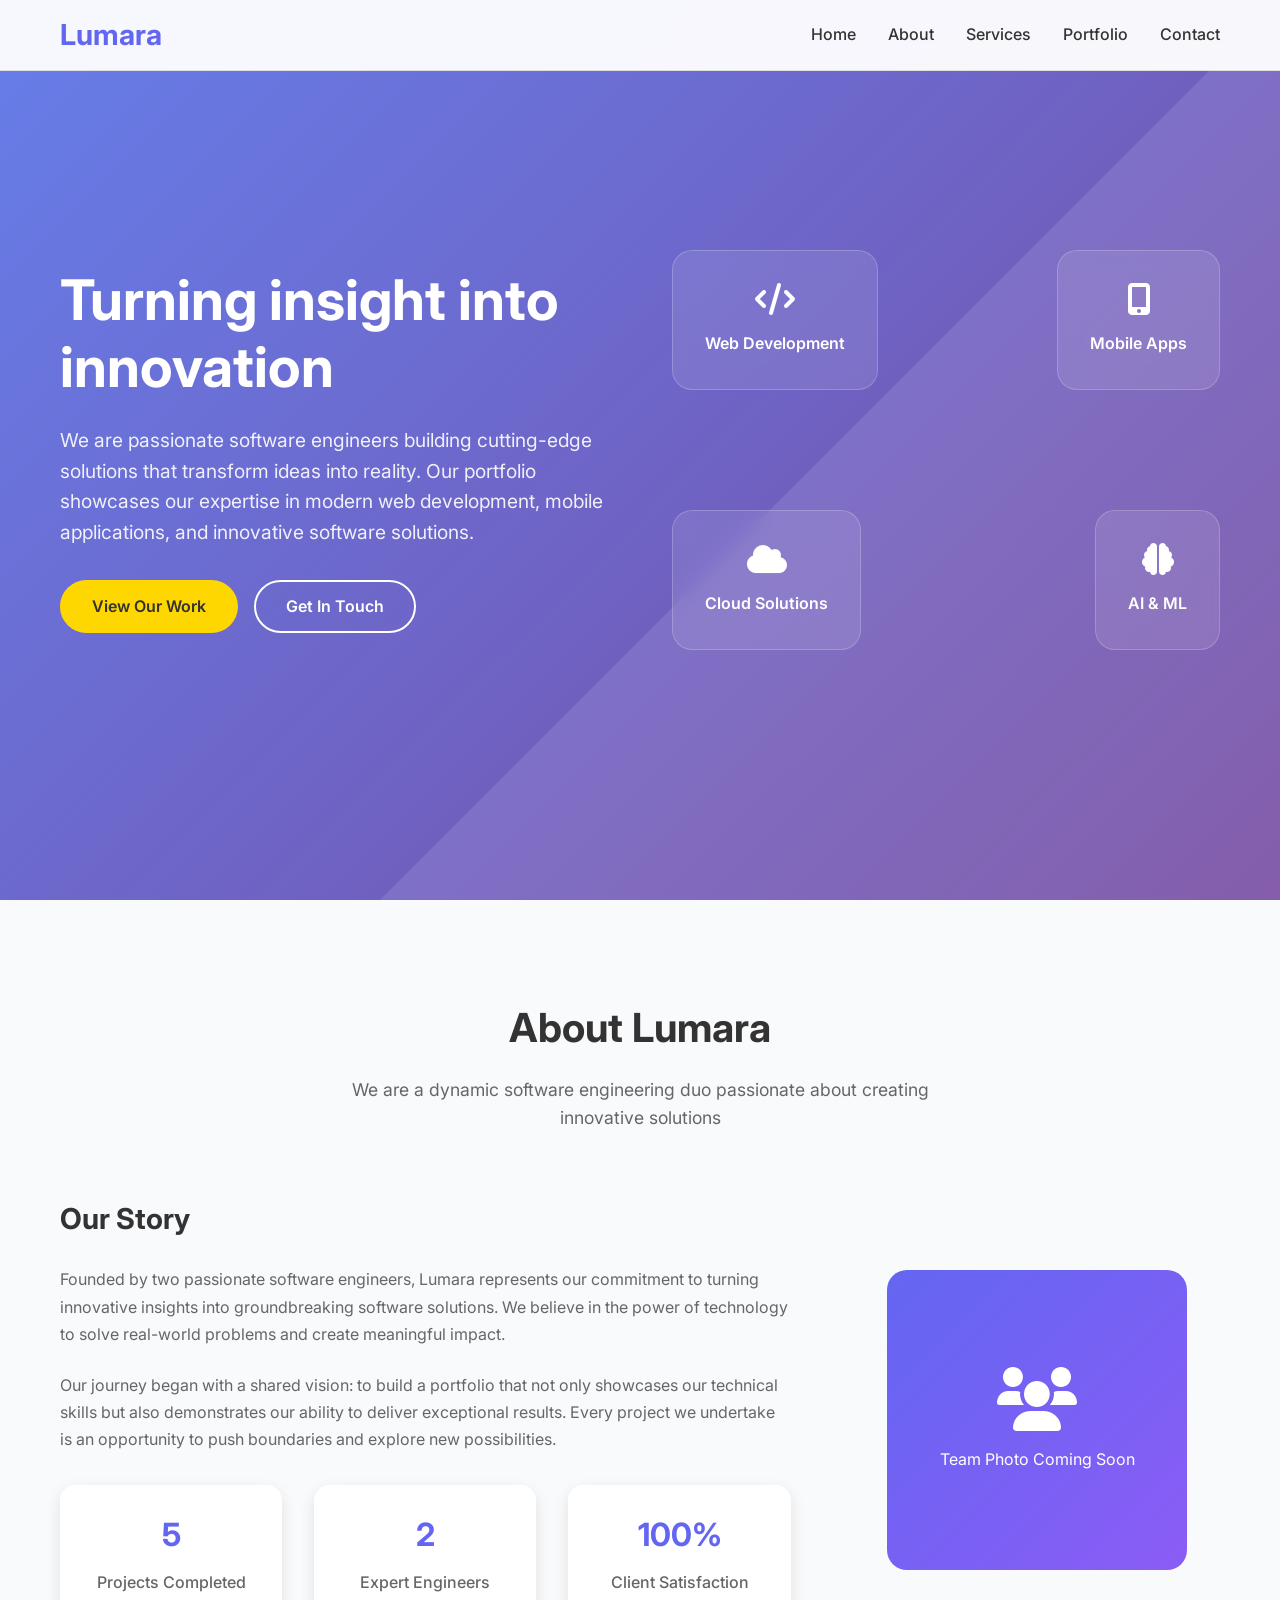
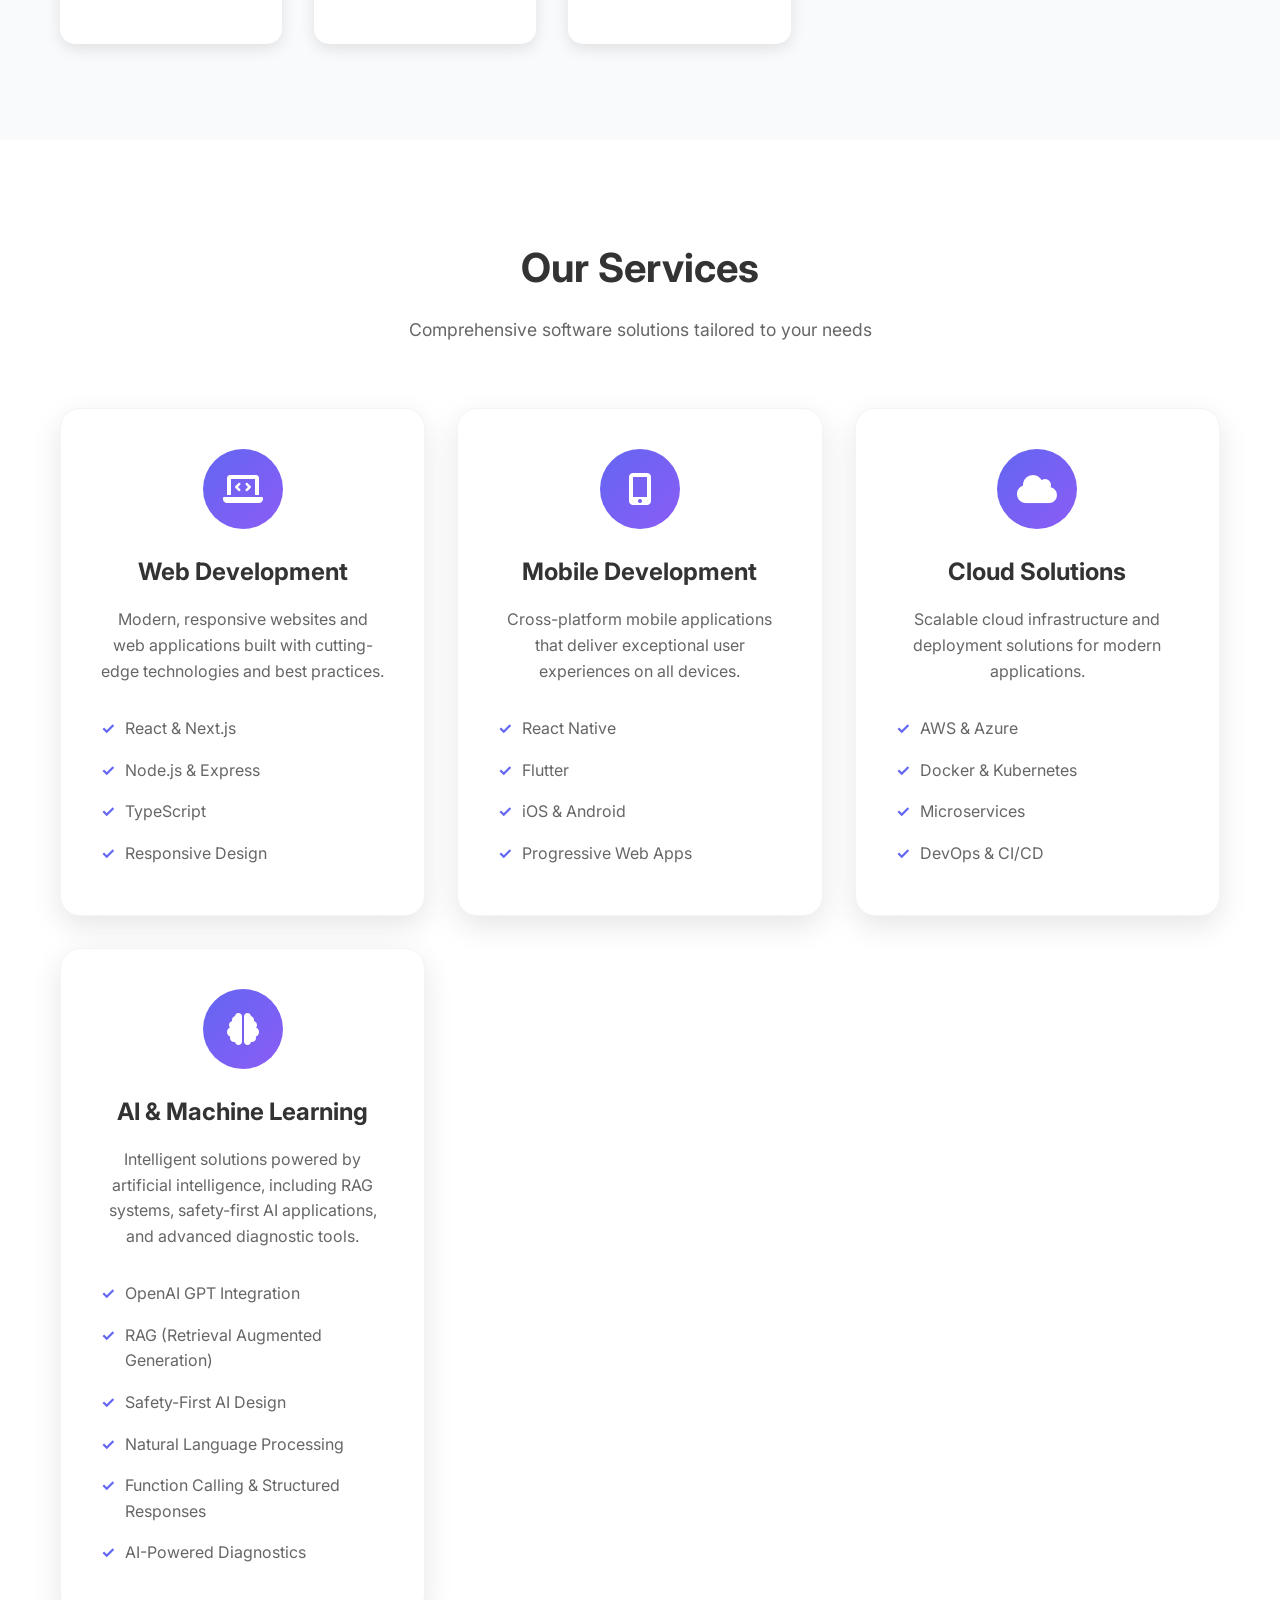
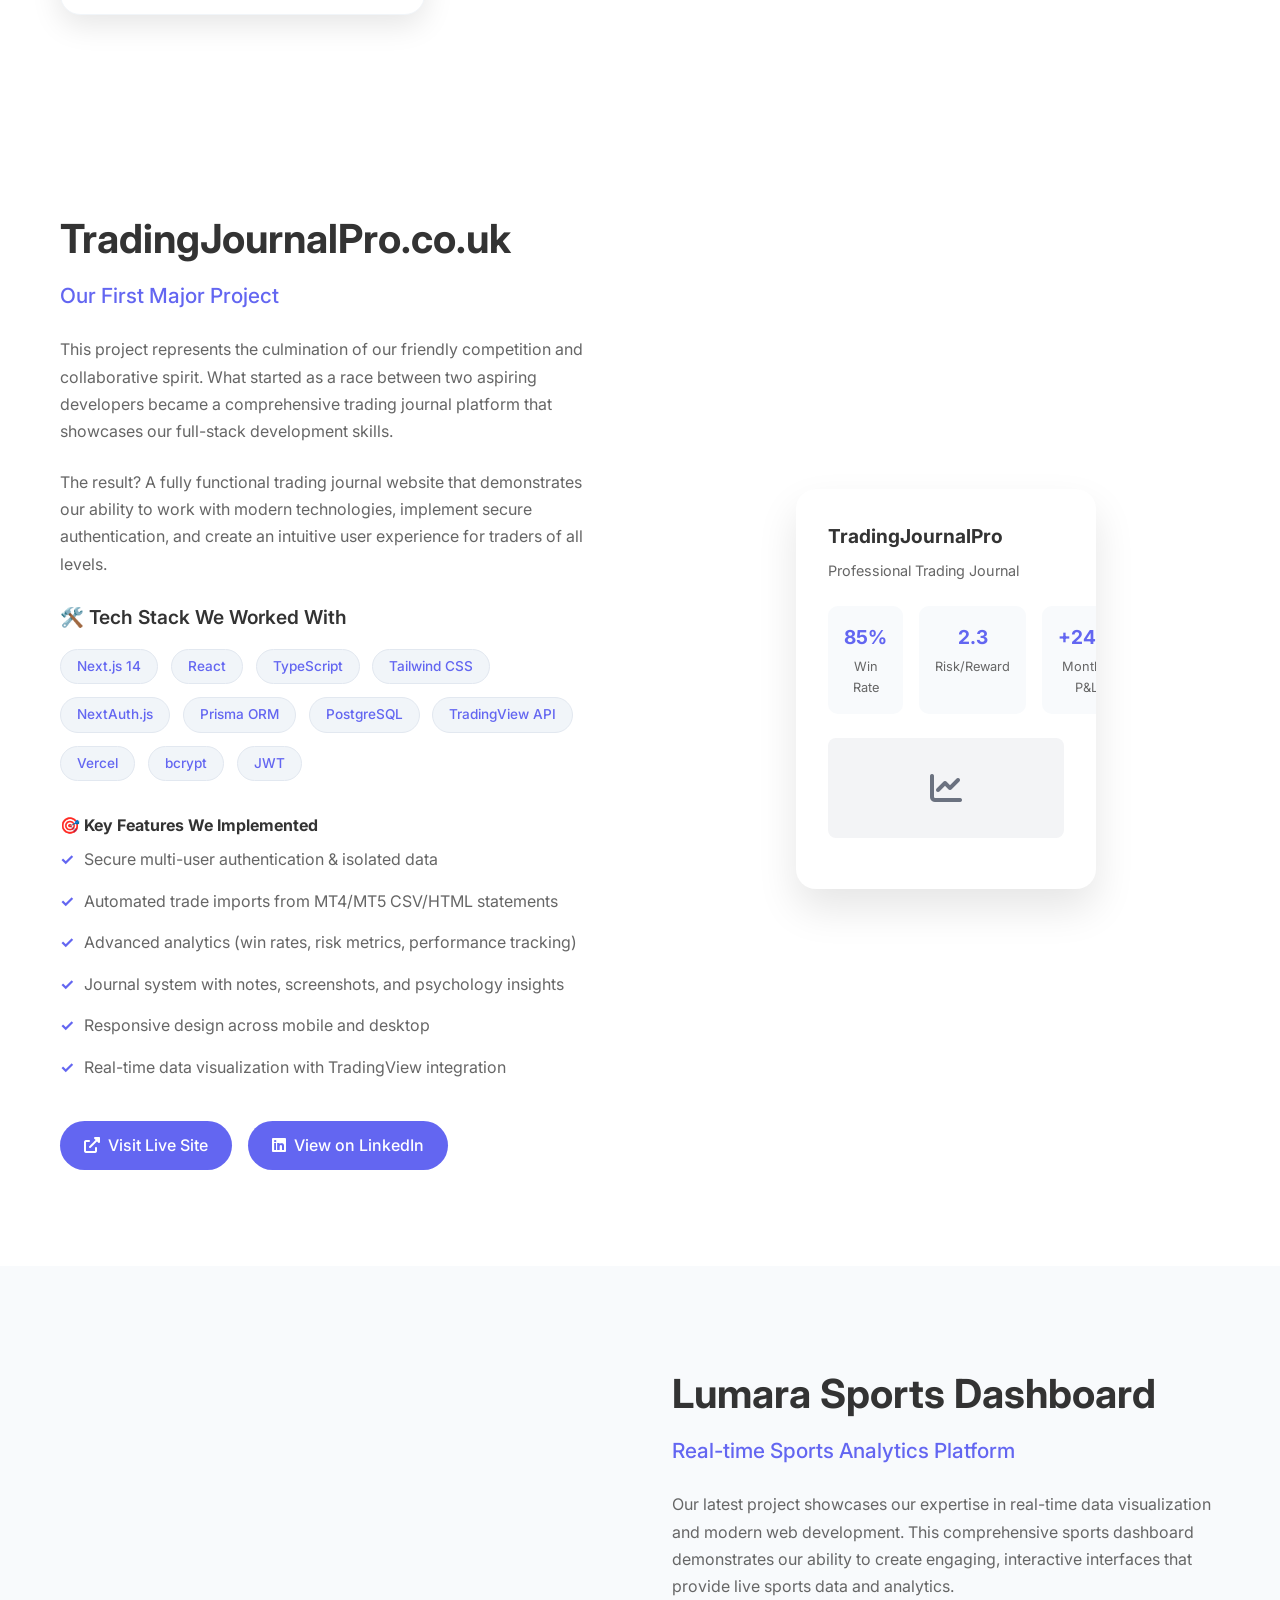
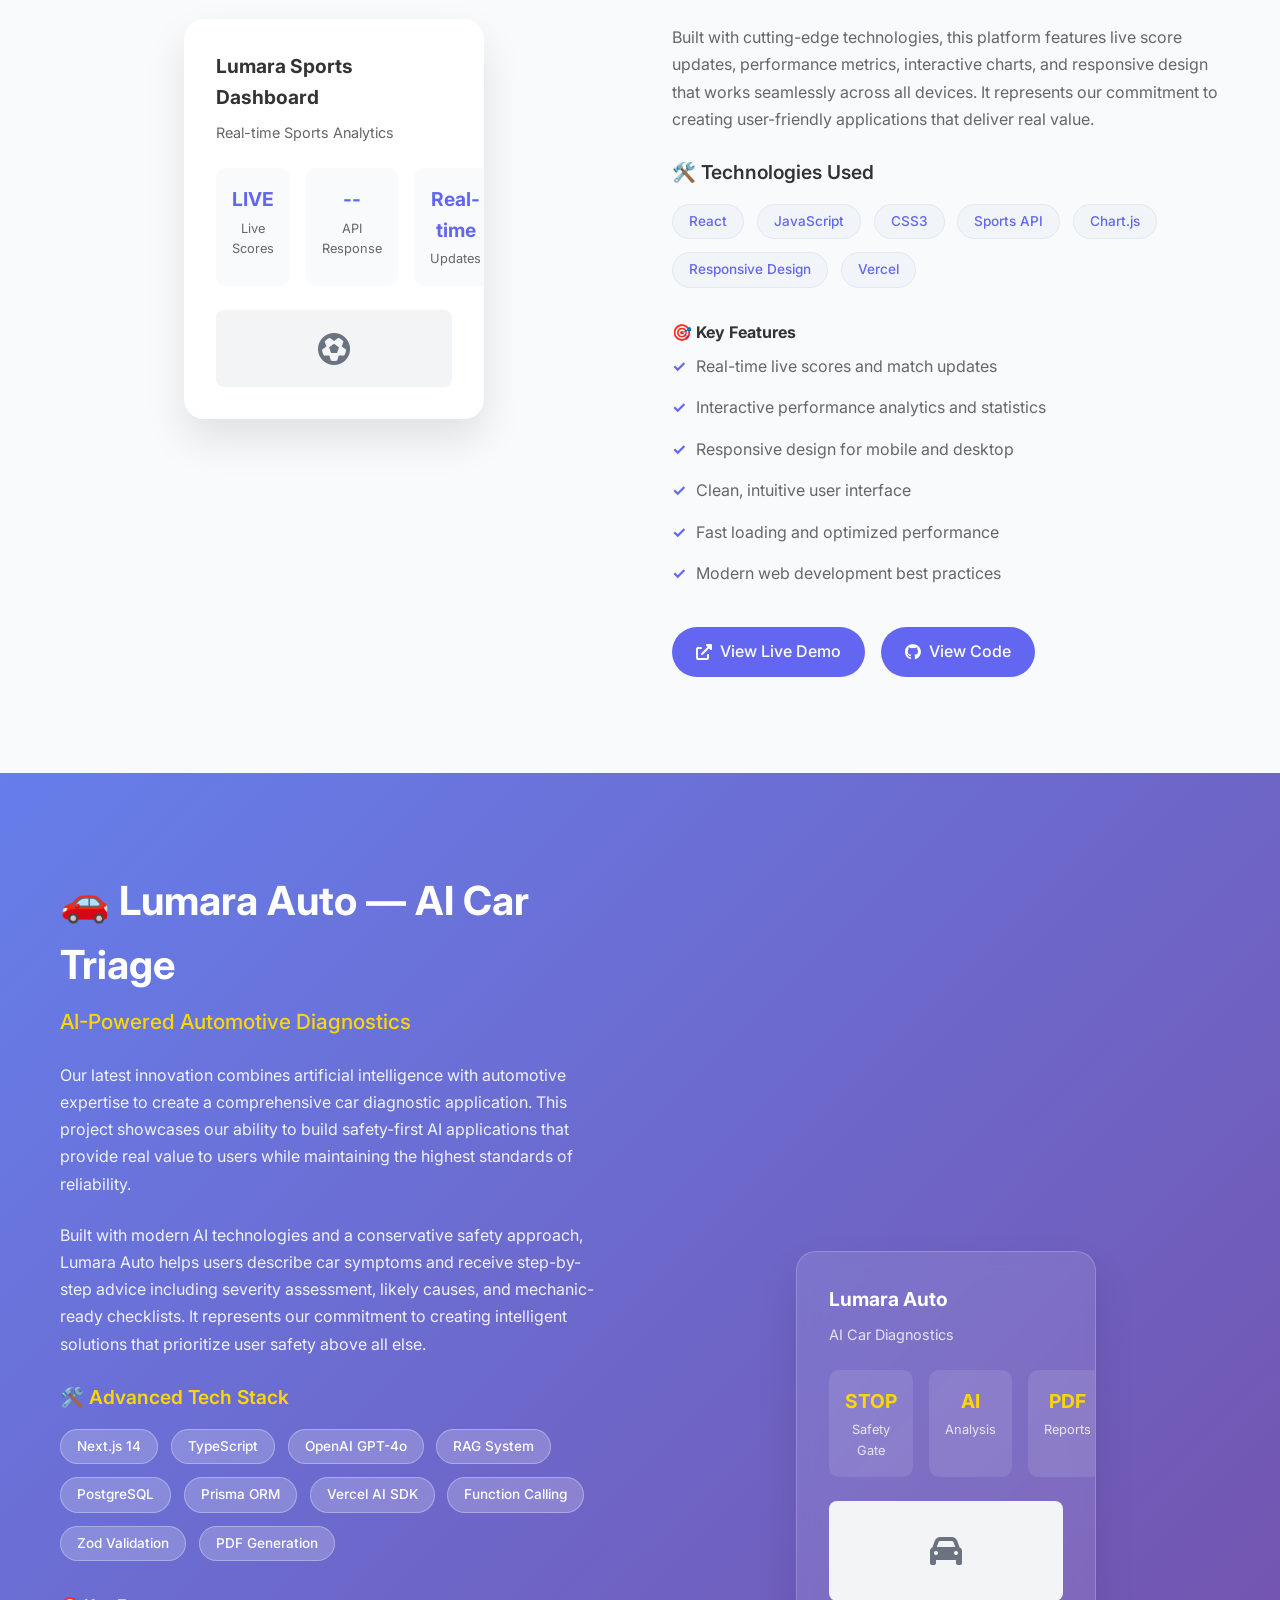
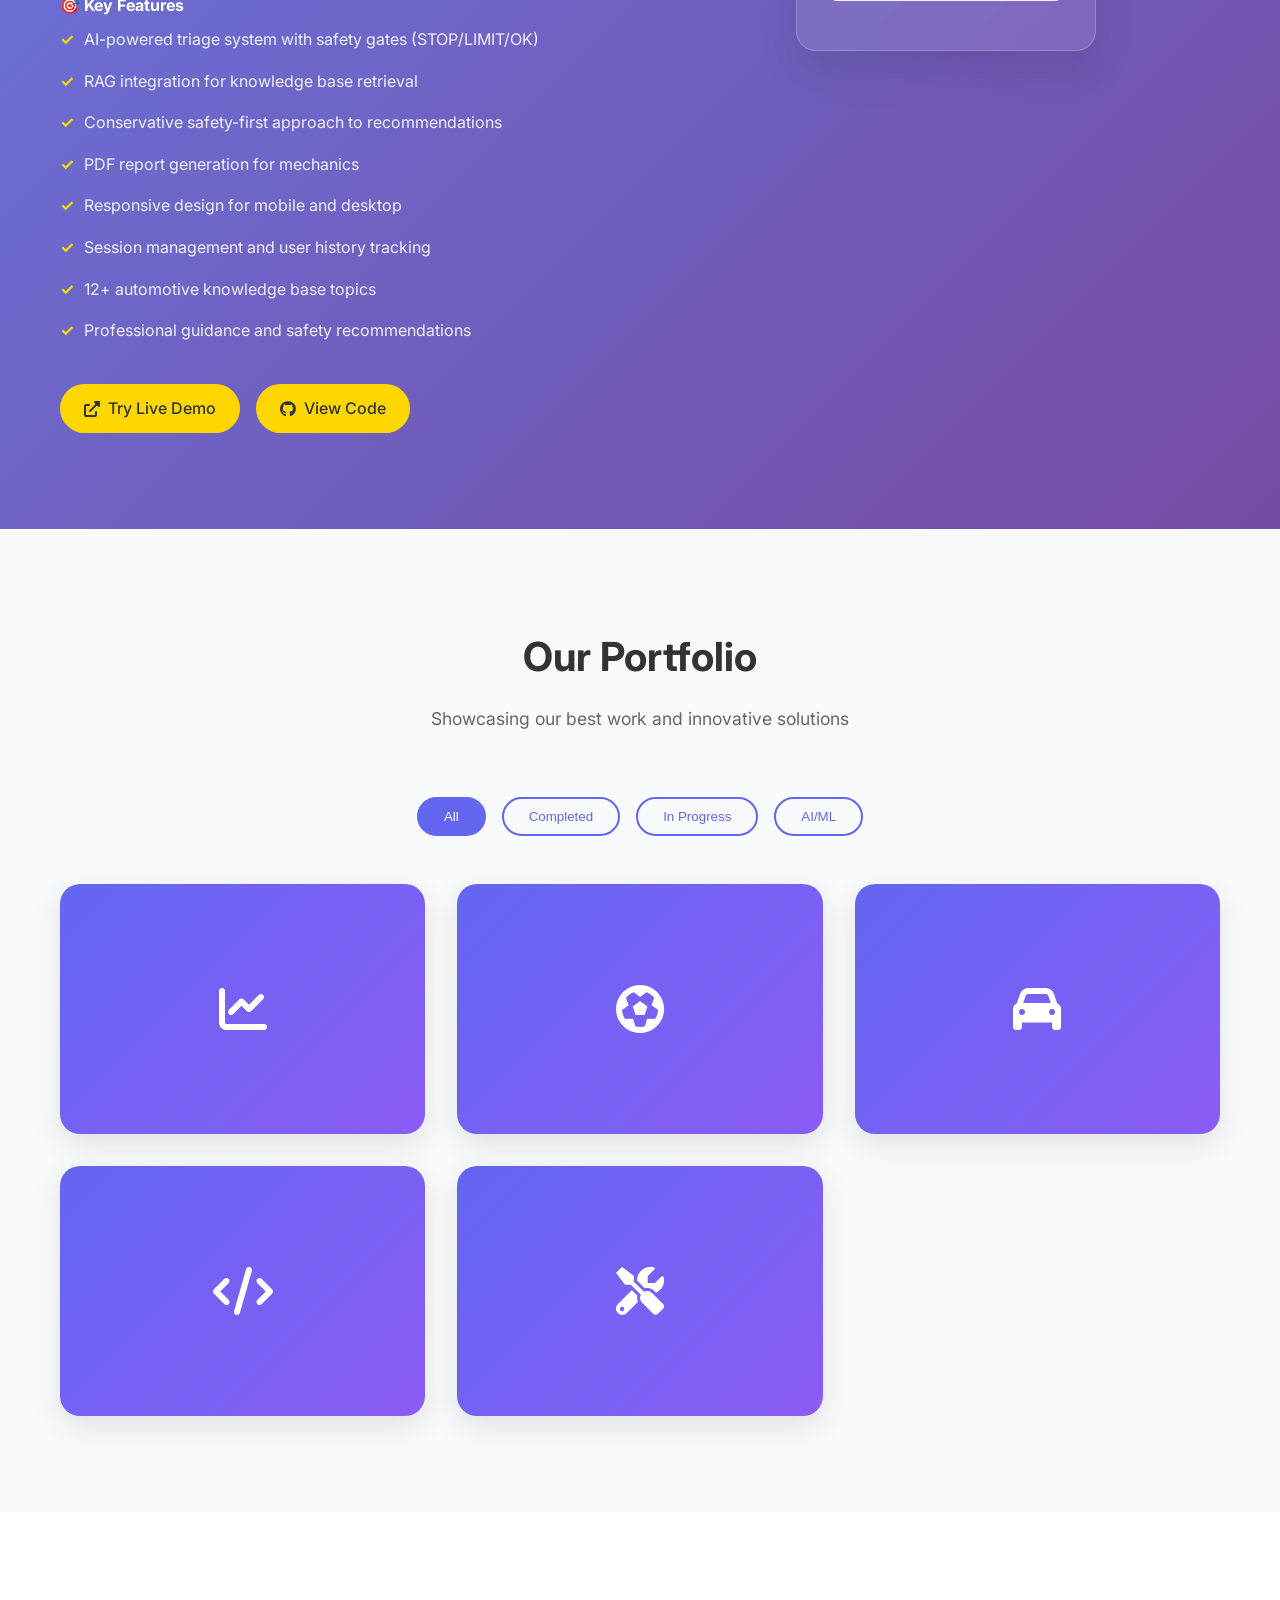
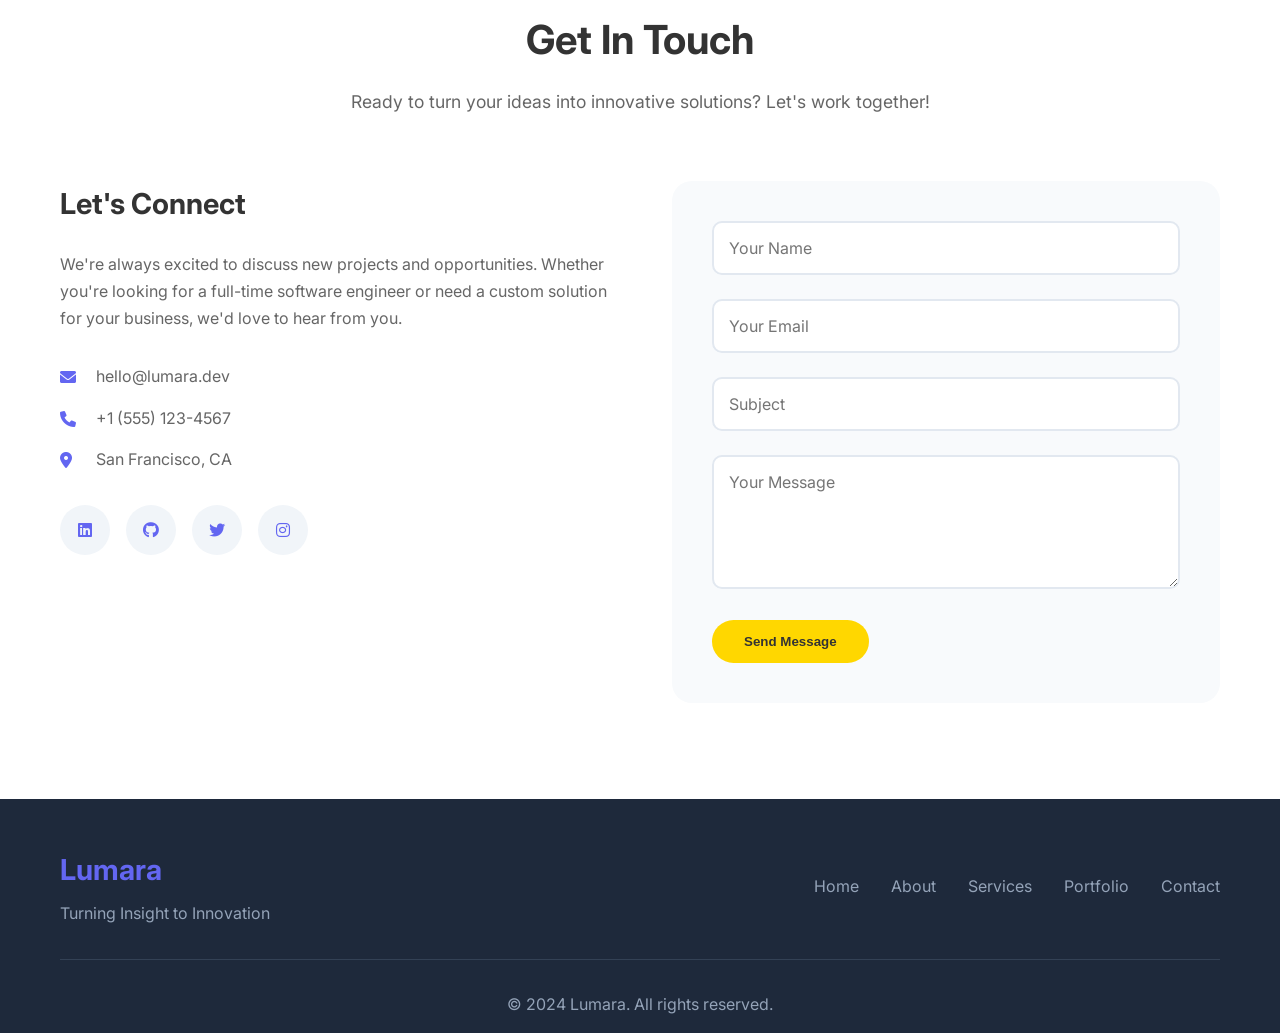
==== commit d04c5ae2: "Update hero title to 'Turning insight into innovation' and fix project count to 5" ====
--- a/index.html
+++ b/index.html
@@ -46,7 +46,7 @@
         <div class="hero-container">
             <div class="hero-content">
                 <h1 class="hero-title">
-                    Turning <span class="highlight">Insight</span> to <span class="highlight">Innovation</span>
+                    Turning insight into innovation
                 </h1>
                 <p class="hero-subtitle">
                     We are passionate software engineers building cutting-edge solutions that transform ideas into reality. 
@@ -102,7 +102,7 @@
                     </p>
                     <div class="stats">
                         <div class="stat">
-                            <h4>50+</h4>
+                            <h4>5</h4>
                             <p>Projects Completed</p>
                         </div>
                         <div class="stat">
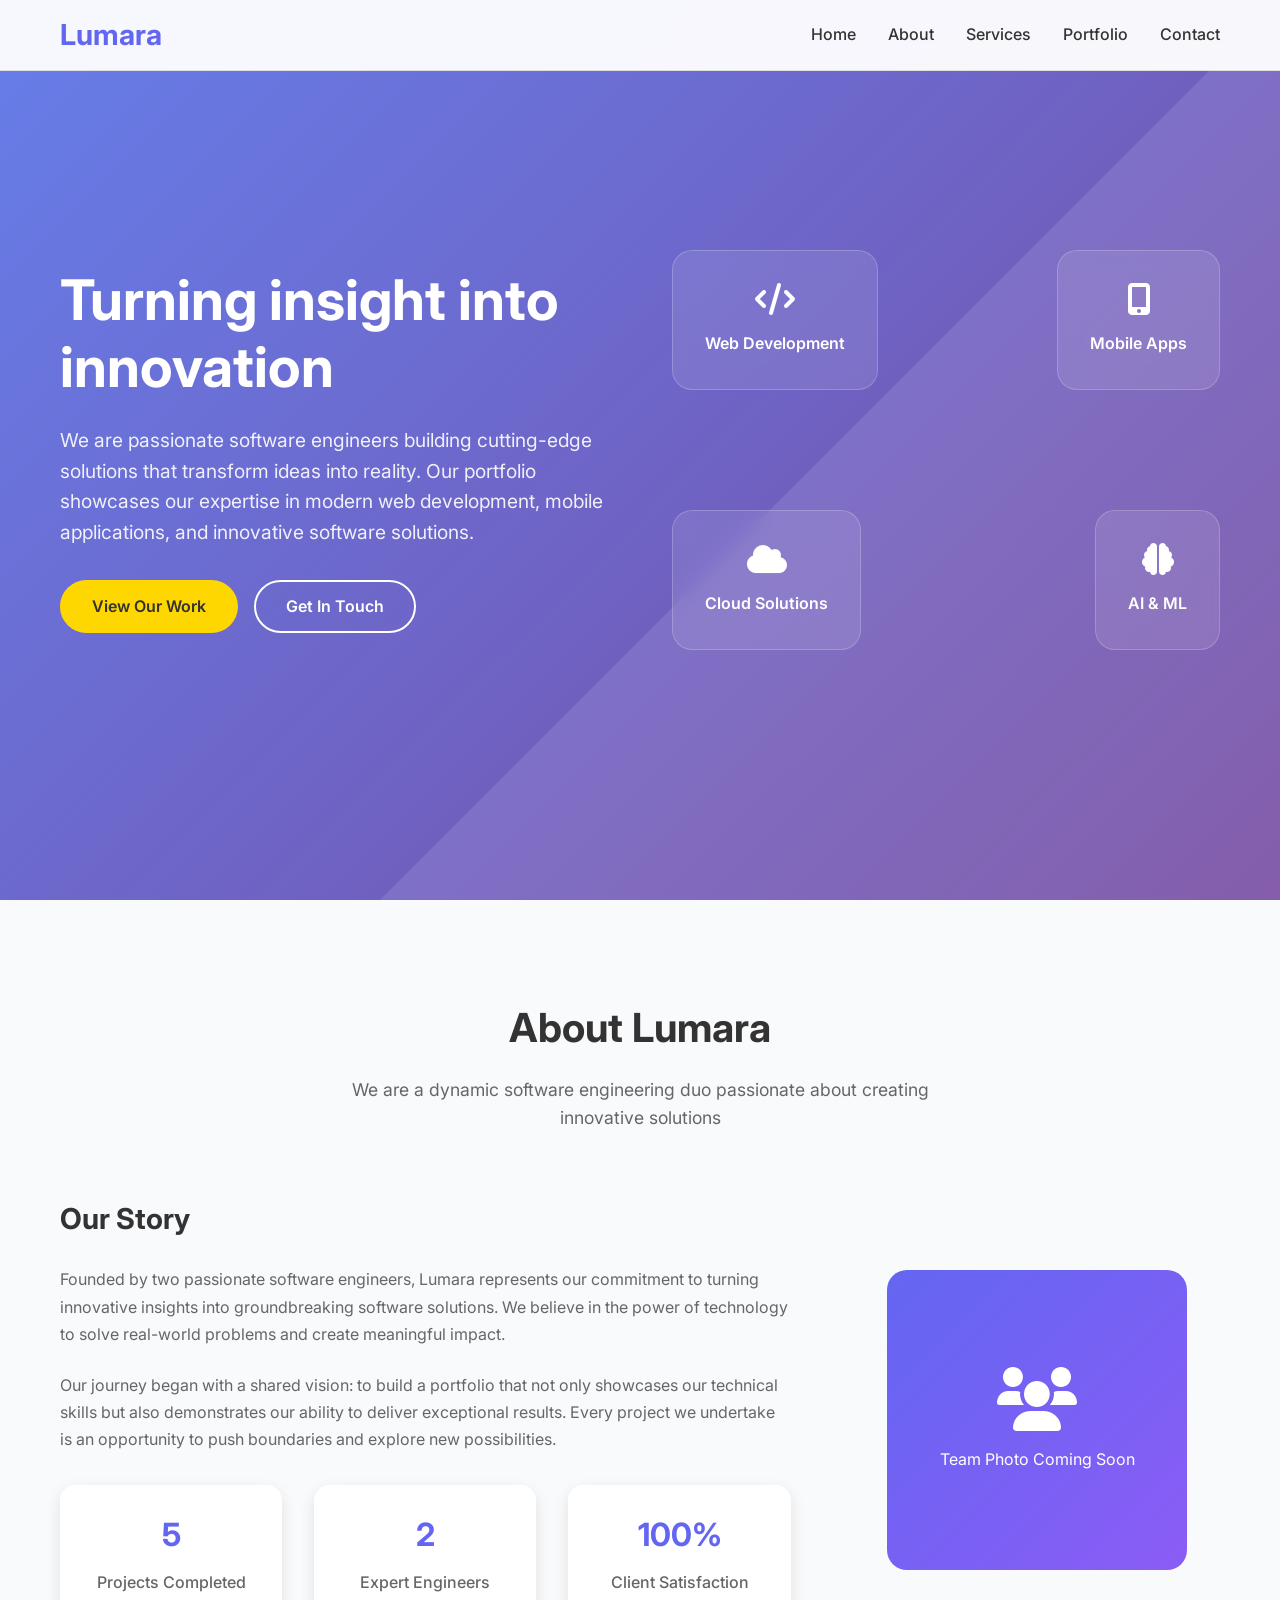
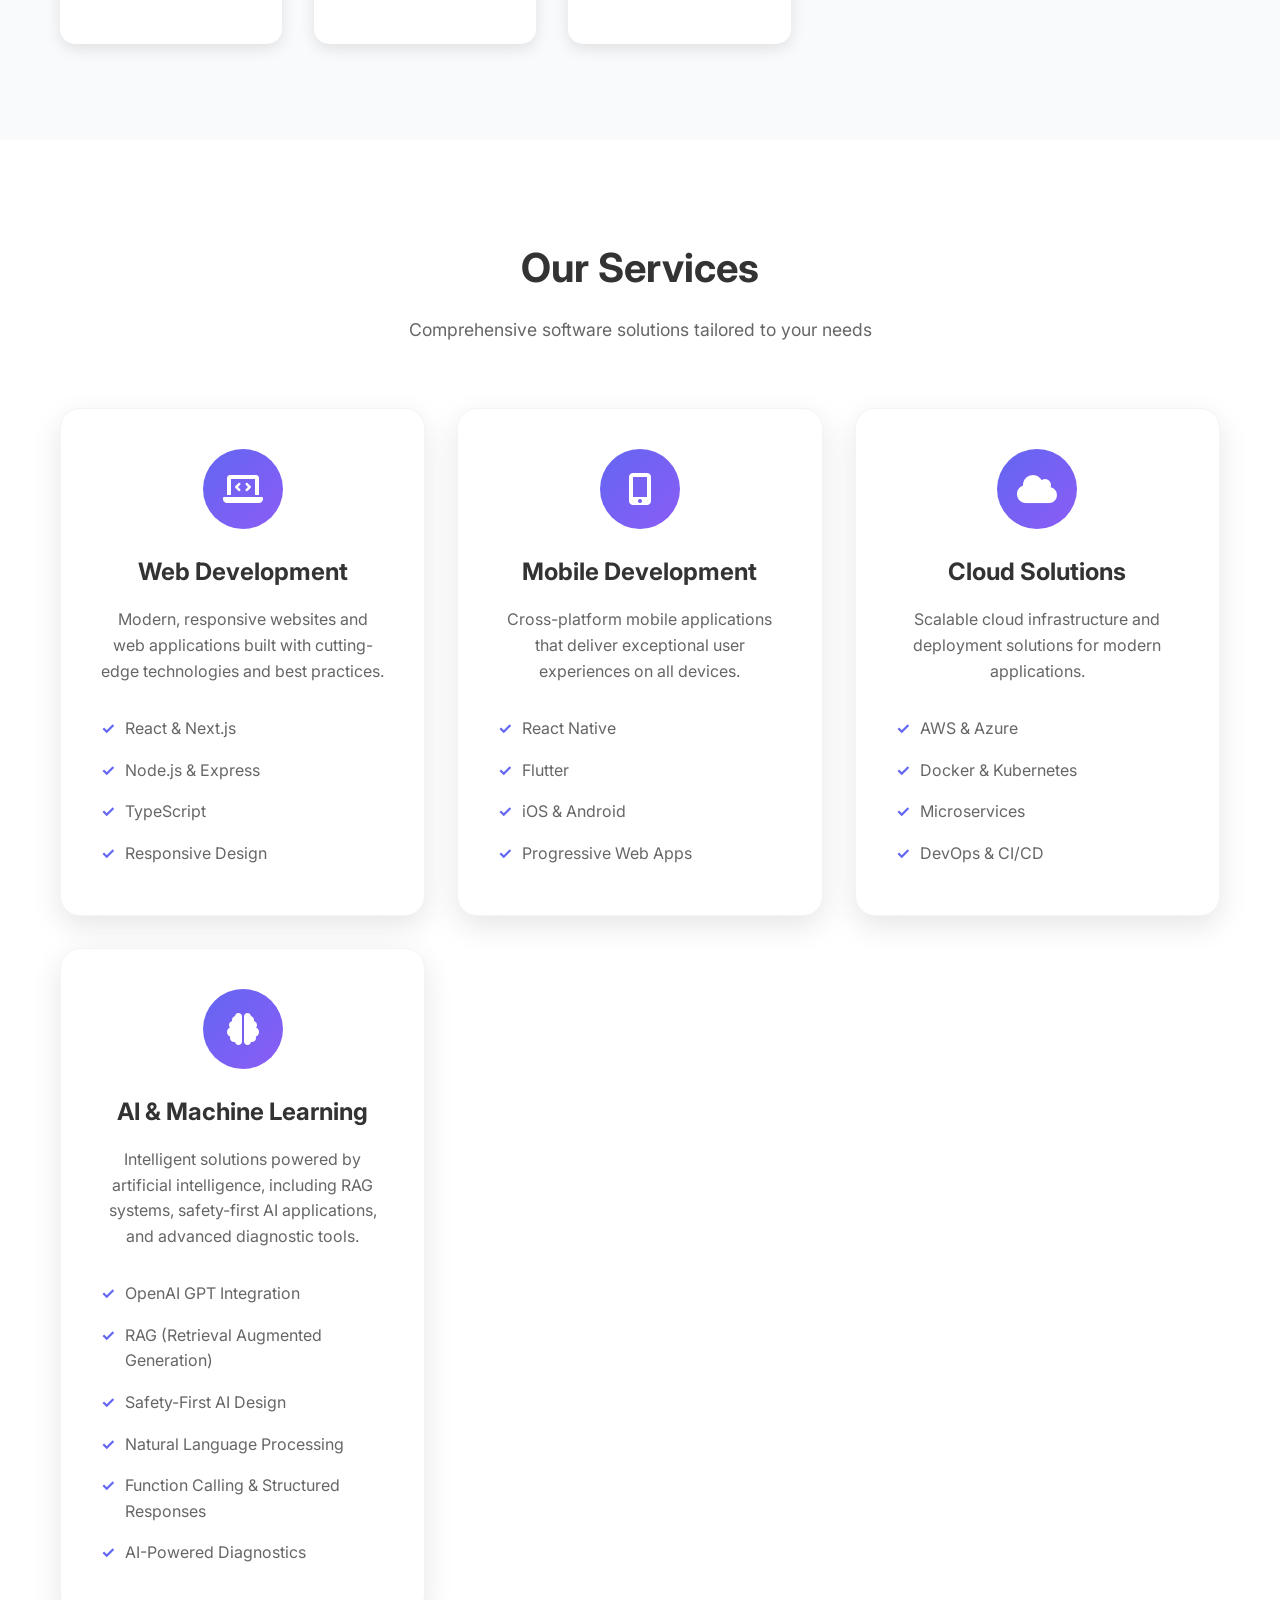
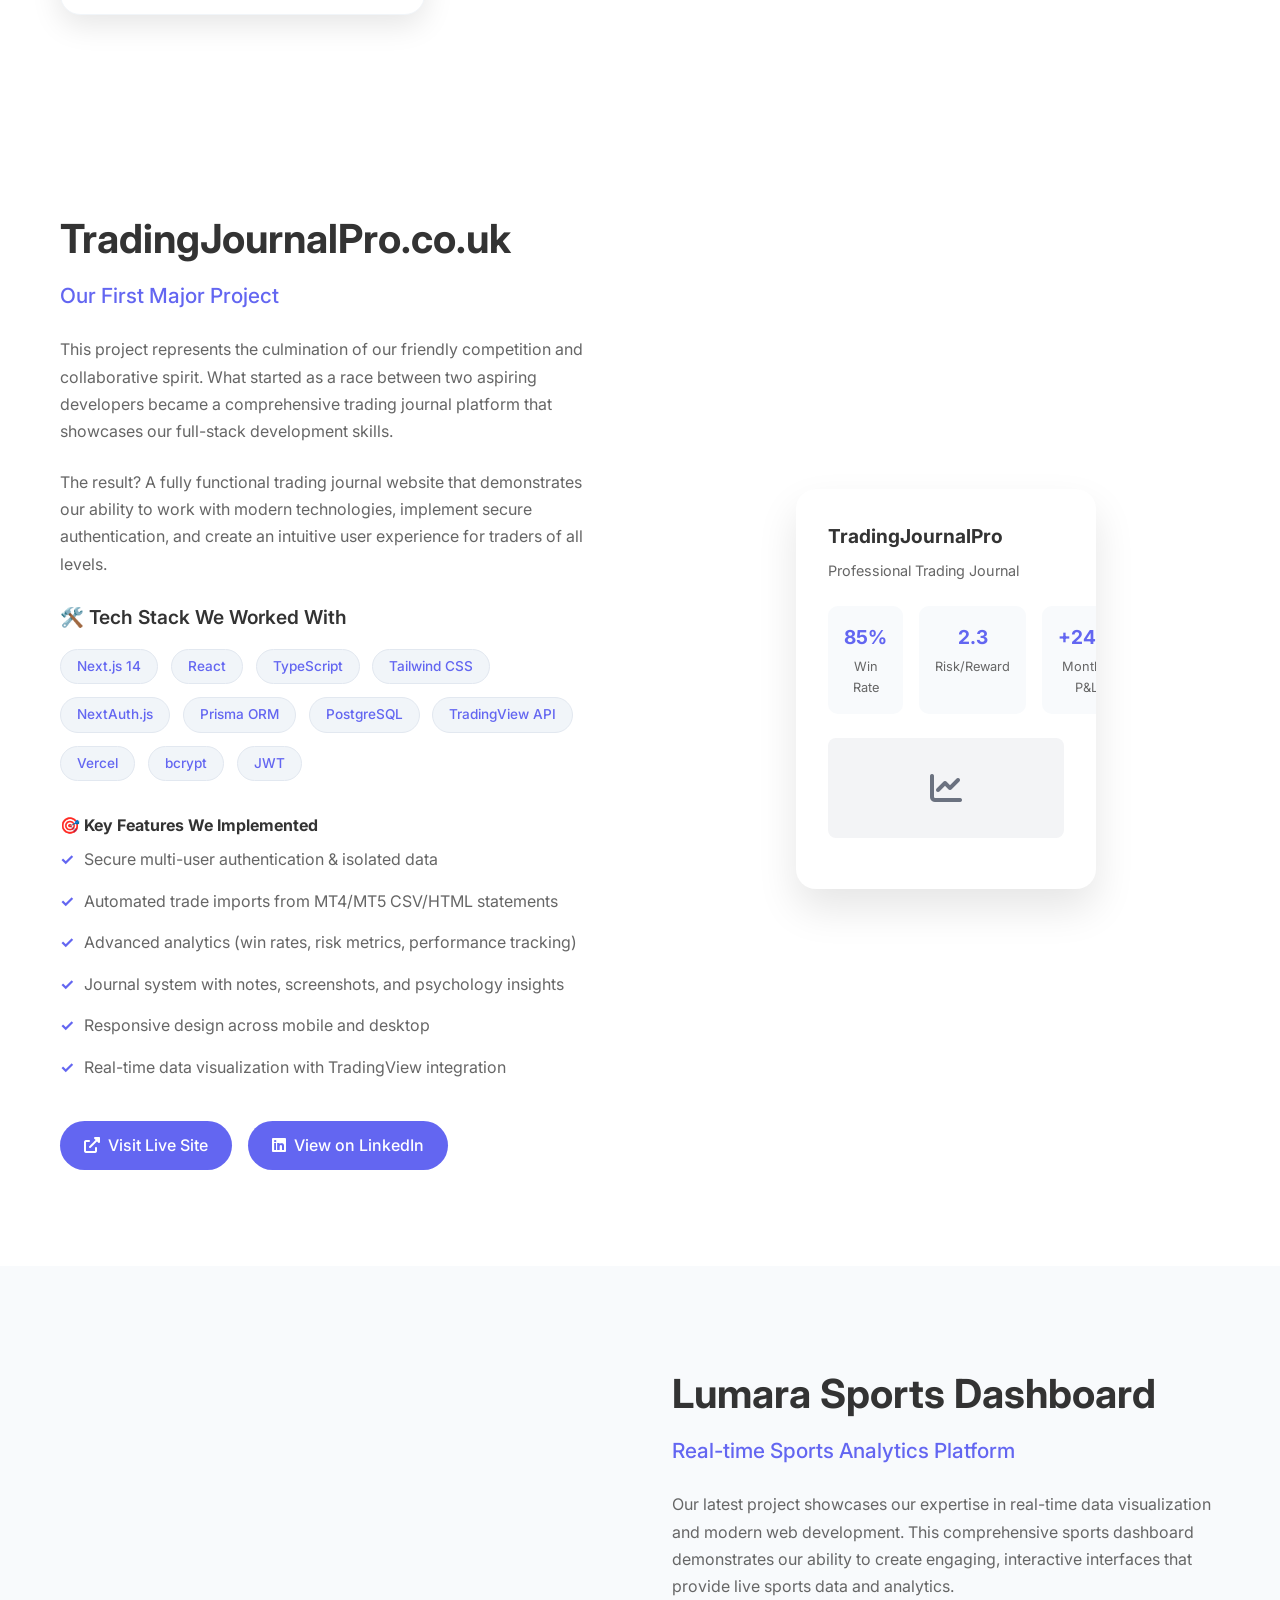
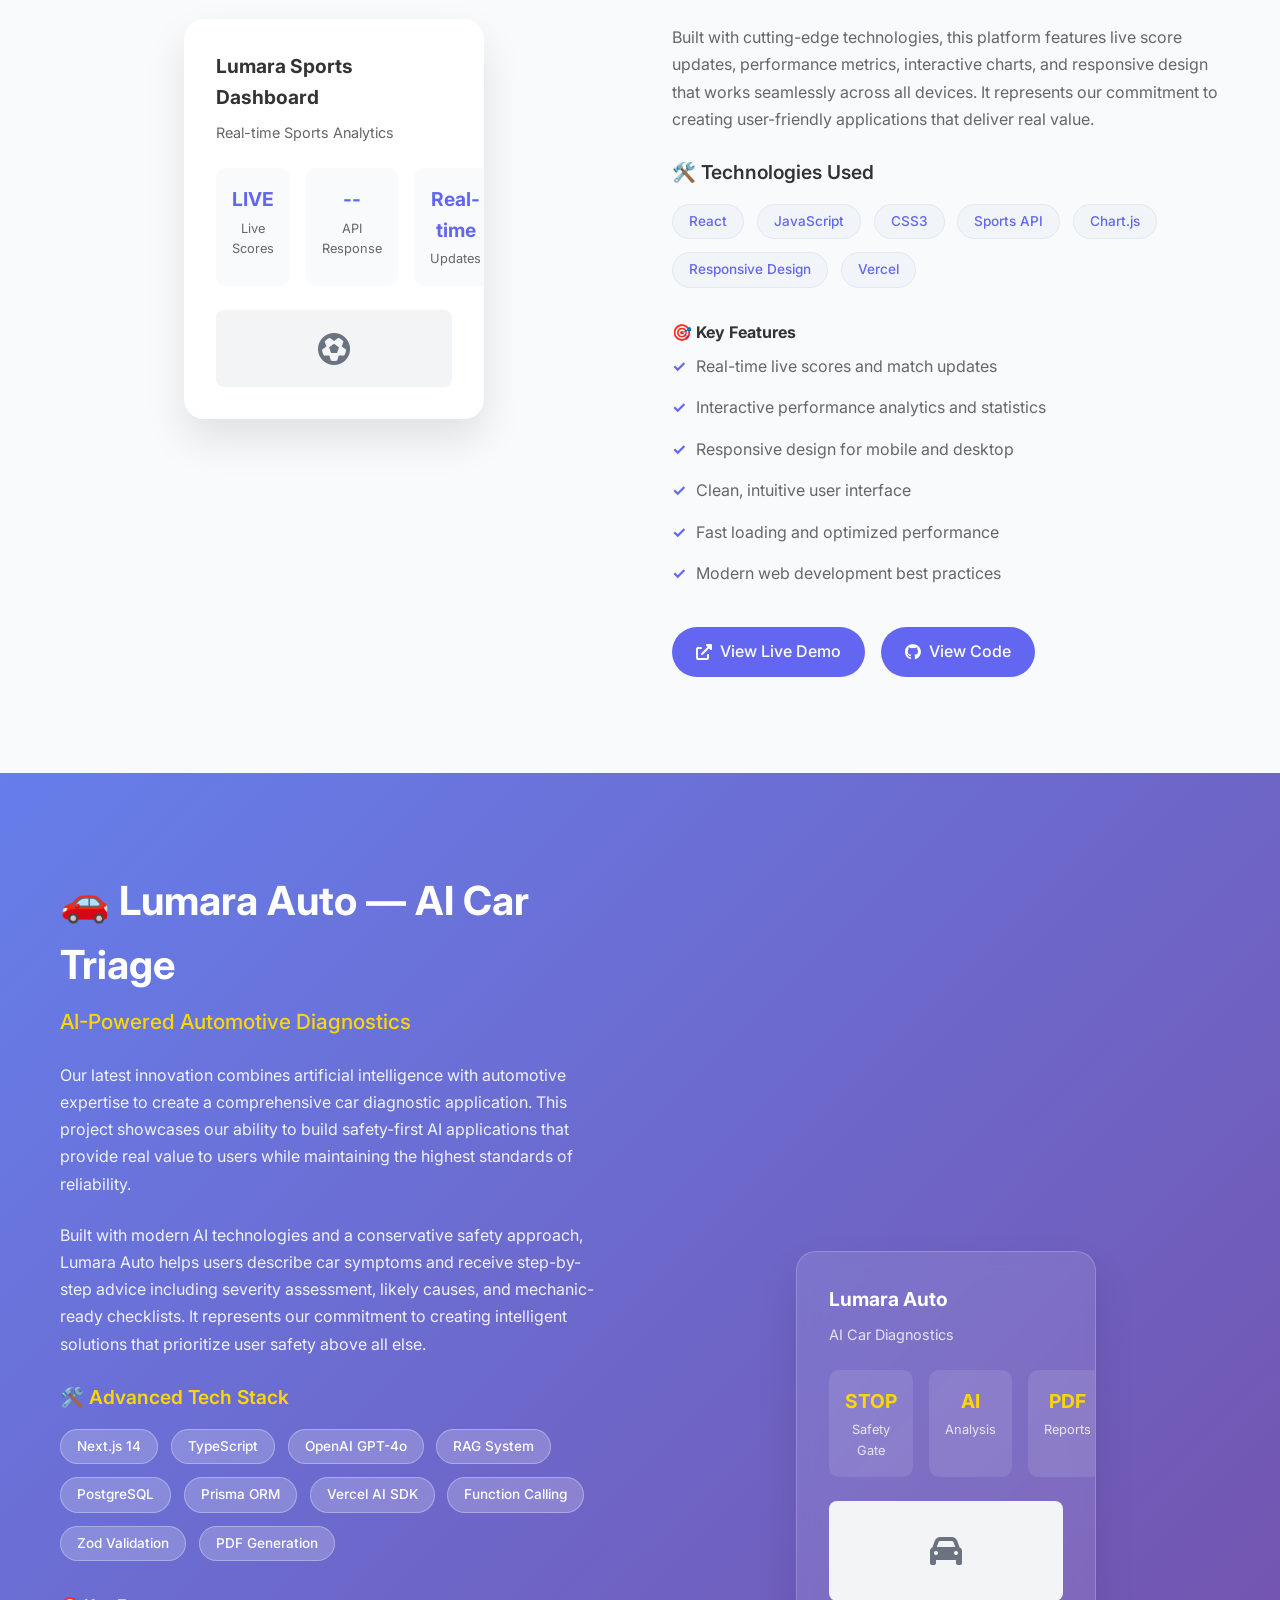
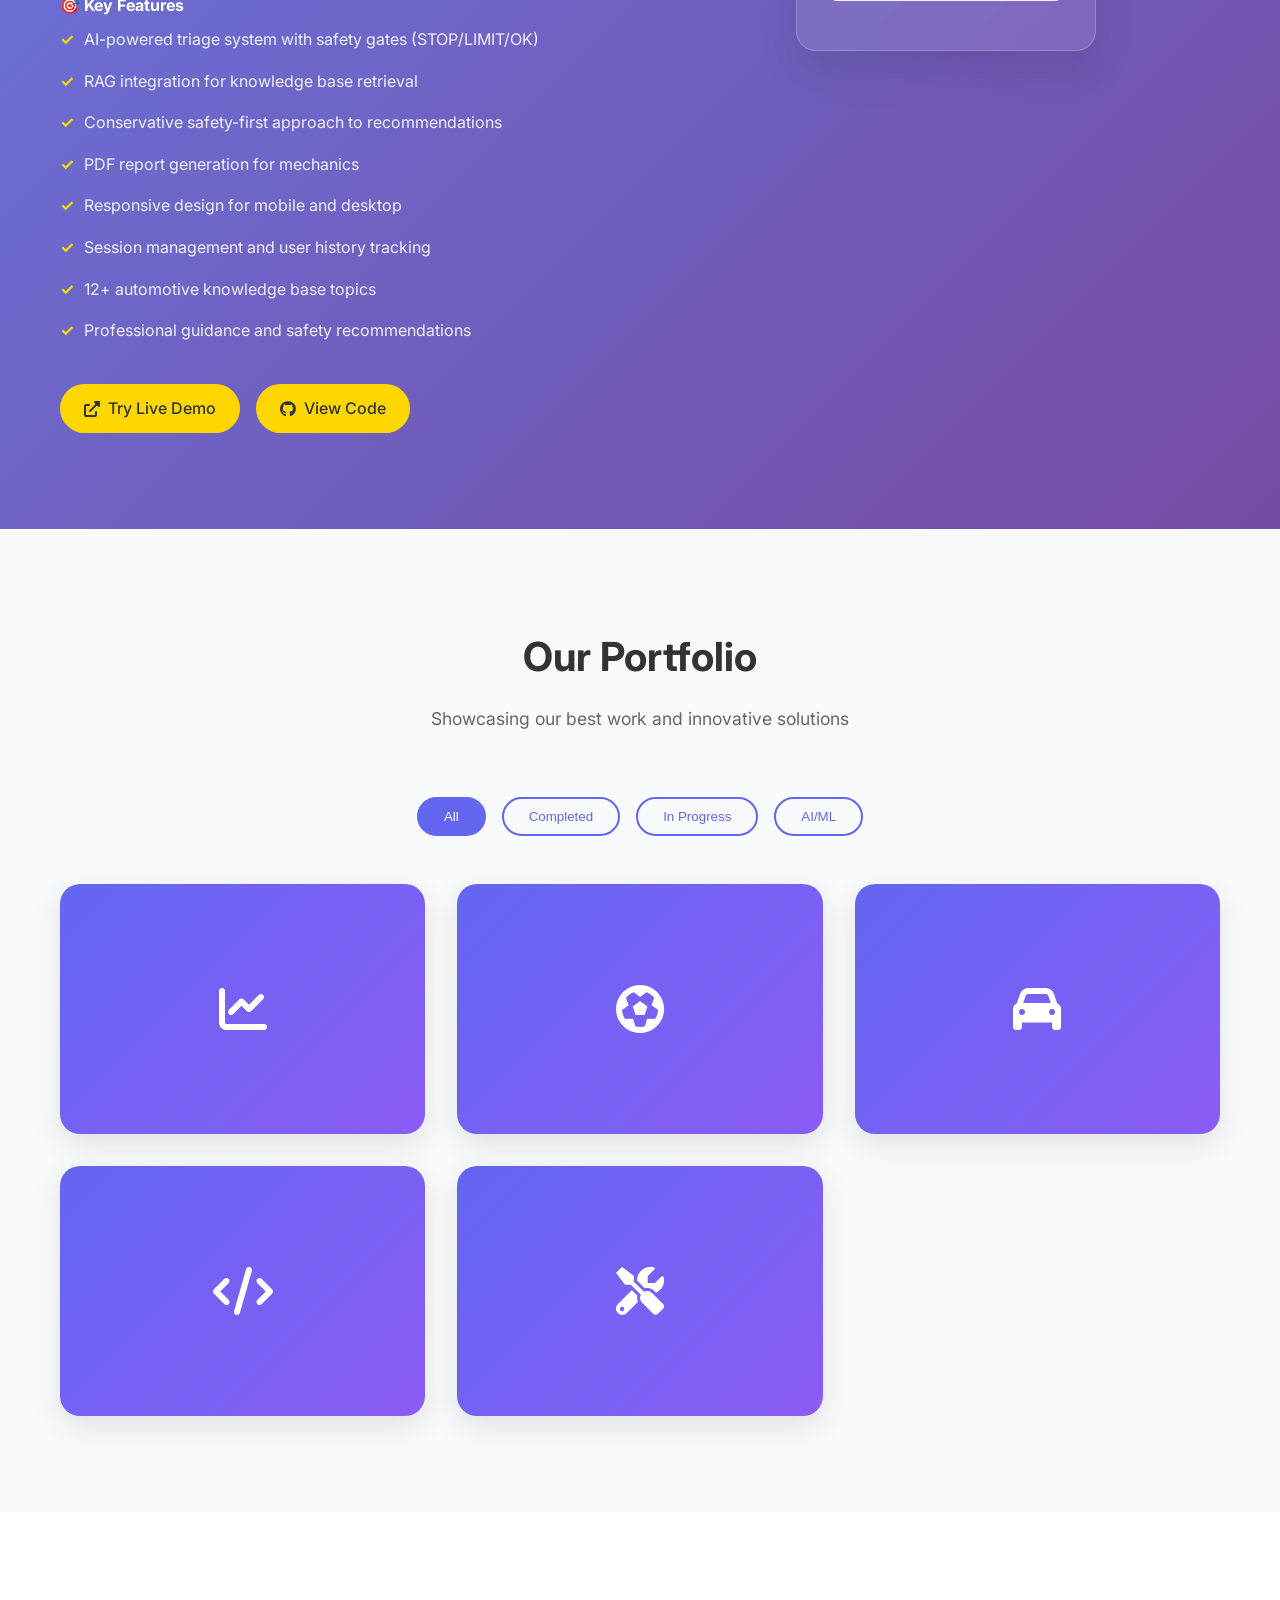
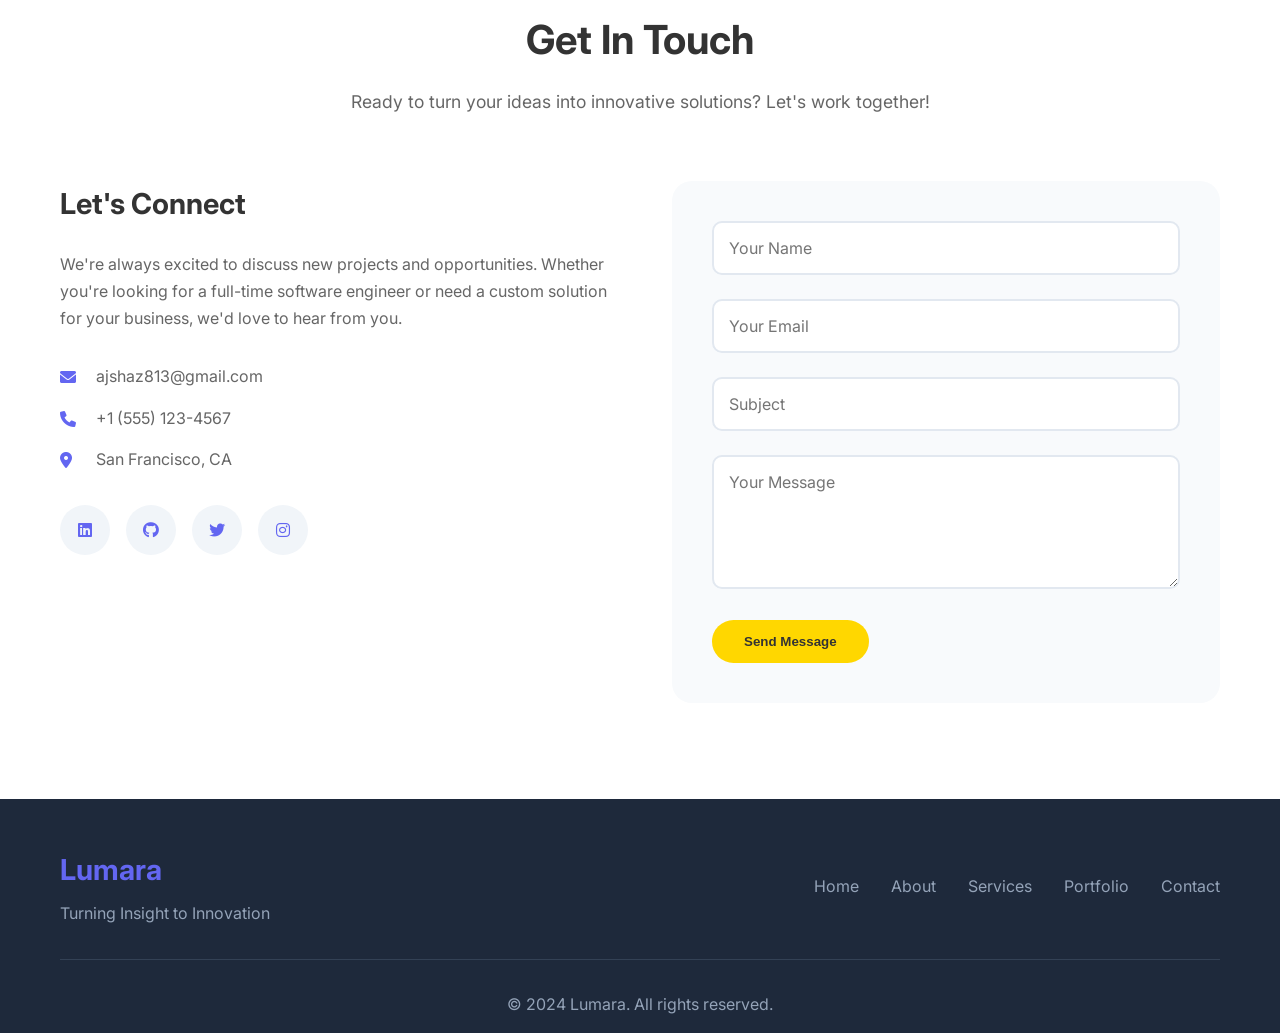
==== commit d57ffff5: "Update contact section to use ajshaz813@gmail.com and make contact form functional" ====
--- a/index.html
+++ b/index.html
@@ -561,7 +561,7 @@
                     <div class="contact-details">
                         <div class="contact-item">
                             <i class="fas fa-envelope"></i>
-                            <span>hello@lumara.dev</span>
+                            <span>ajshaz813@gmail.com</span>
                         </div>
                         <div class="contact-item">
                             <i class="fas fa-phone"></i>
@@ -580,7 +580,7 @@
                     </div>
                 </div>
                 <div class="contact-form">
-                    <form>
+                    <form id="contactForm" action="mailto:ajshaz813@gmail.com" method="post" enctype="text/plain">
                         <div class="form-group">
                             <input type="text" id="name" name="name" placeholder="Your Name" required>
                         </div>
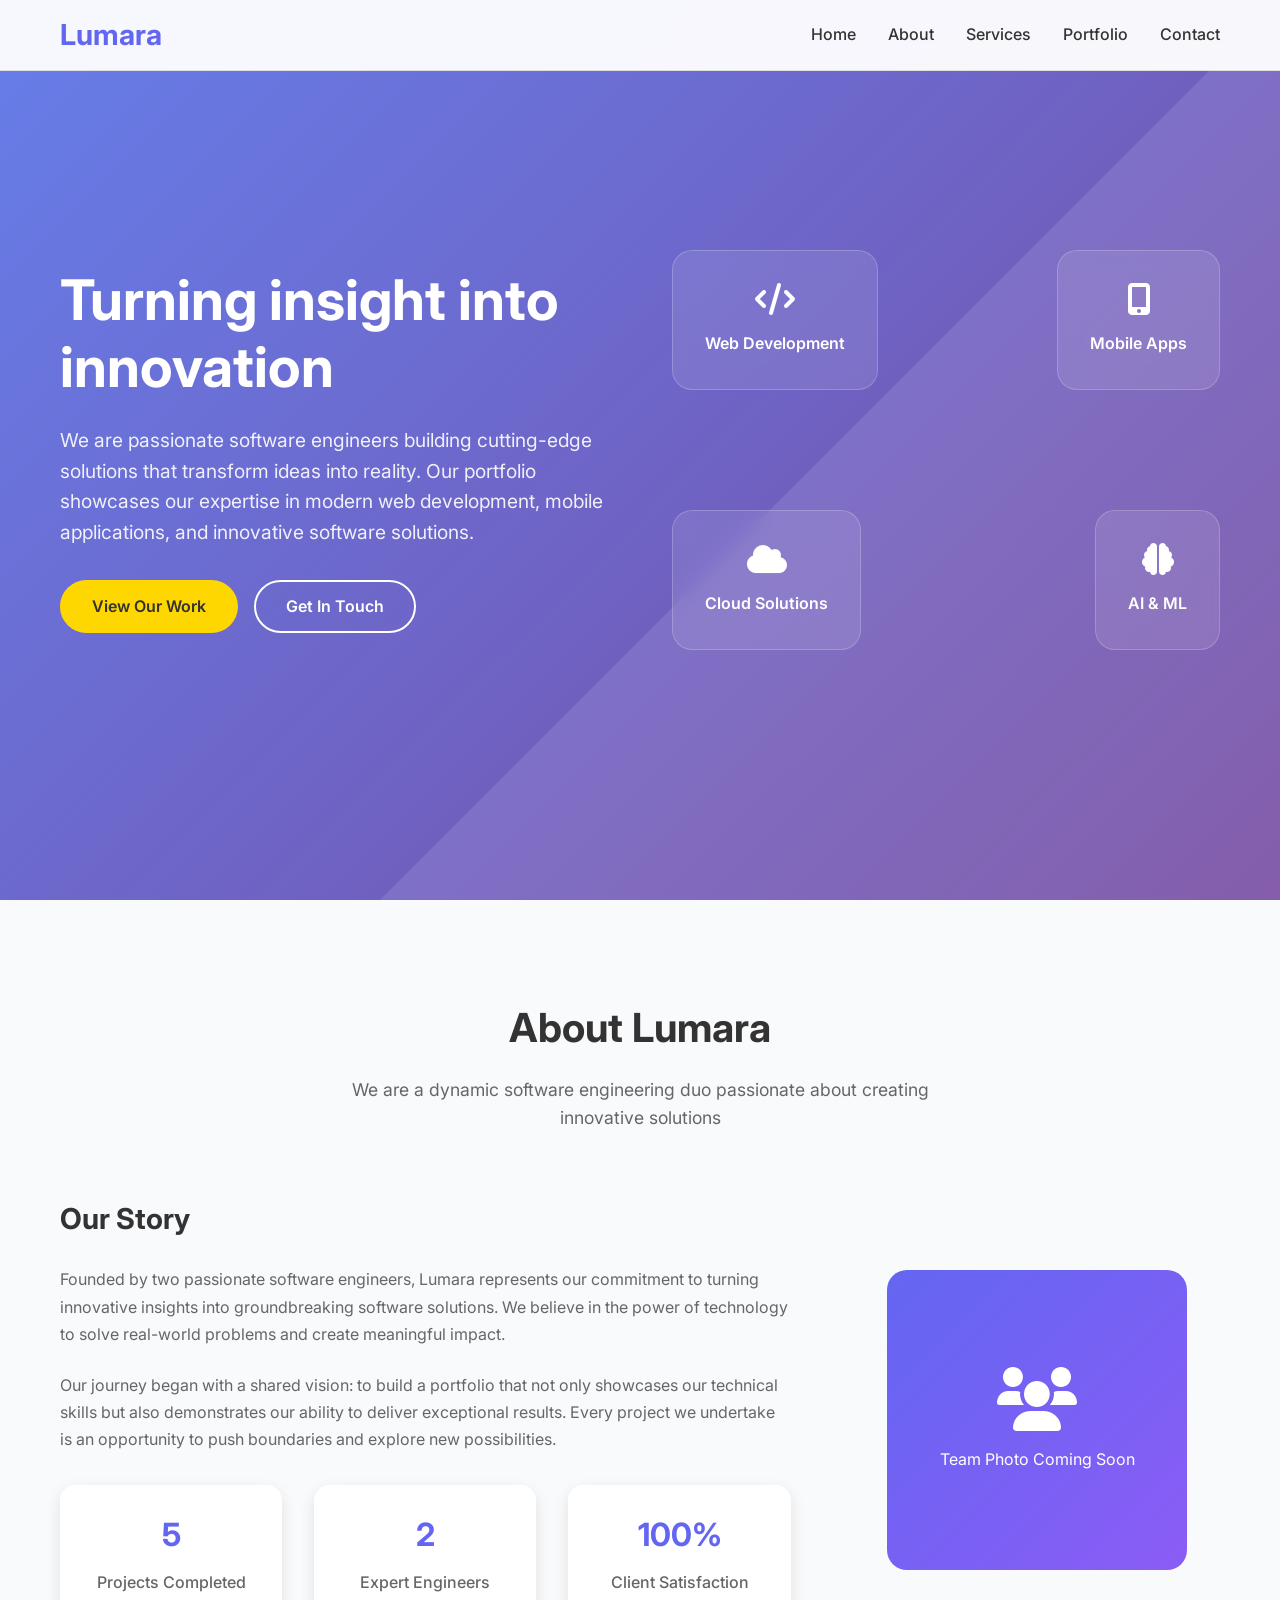
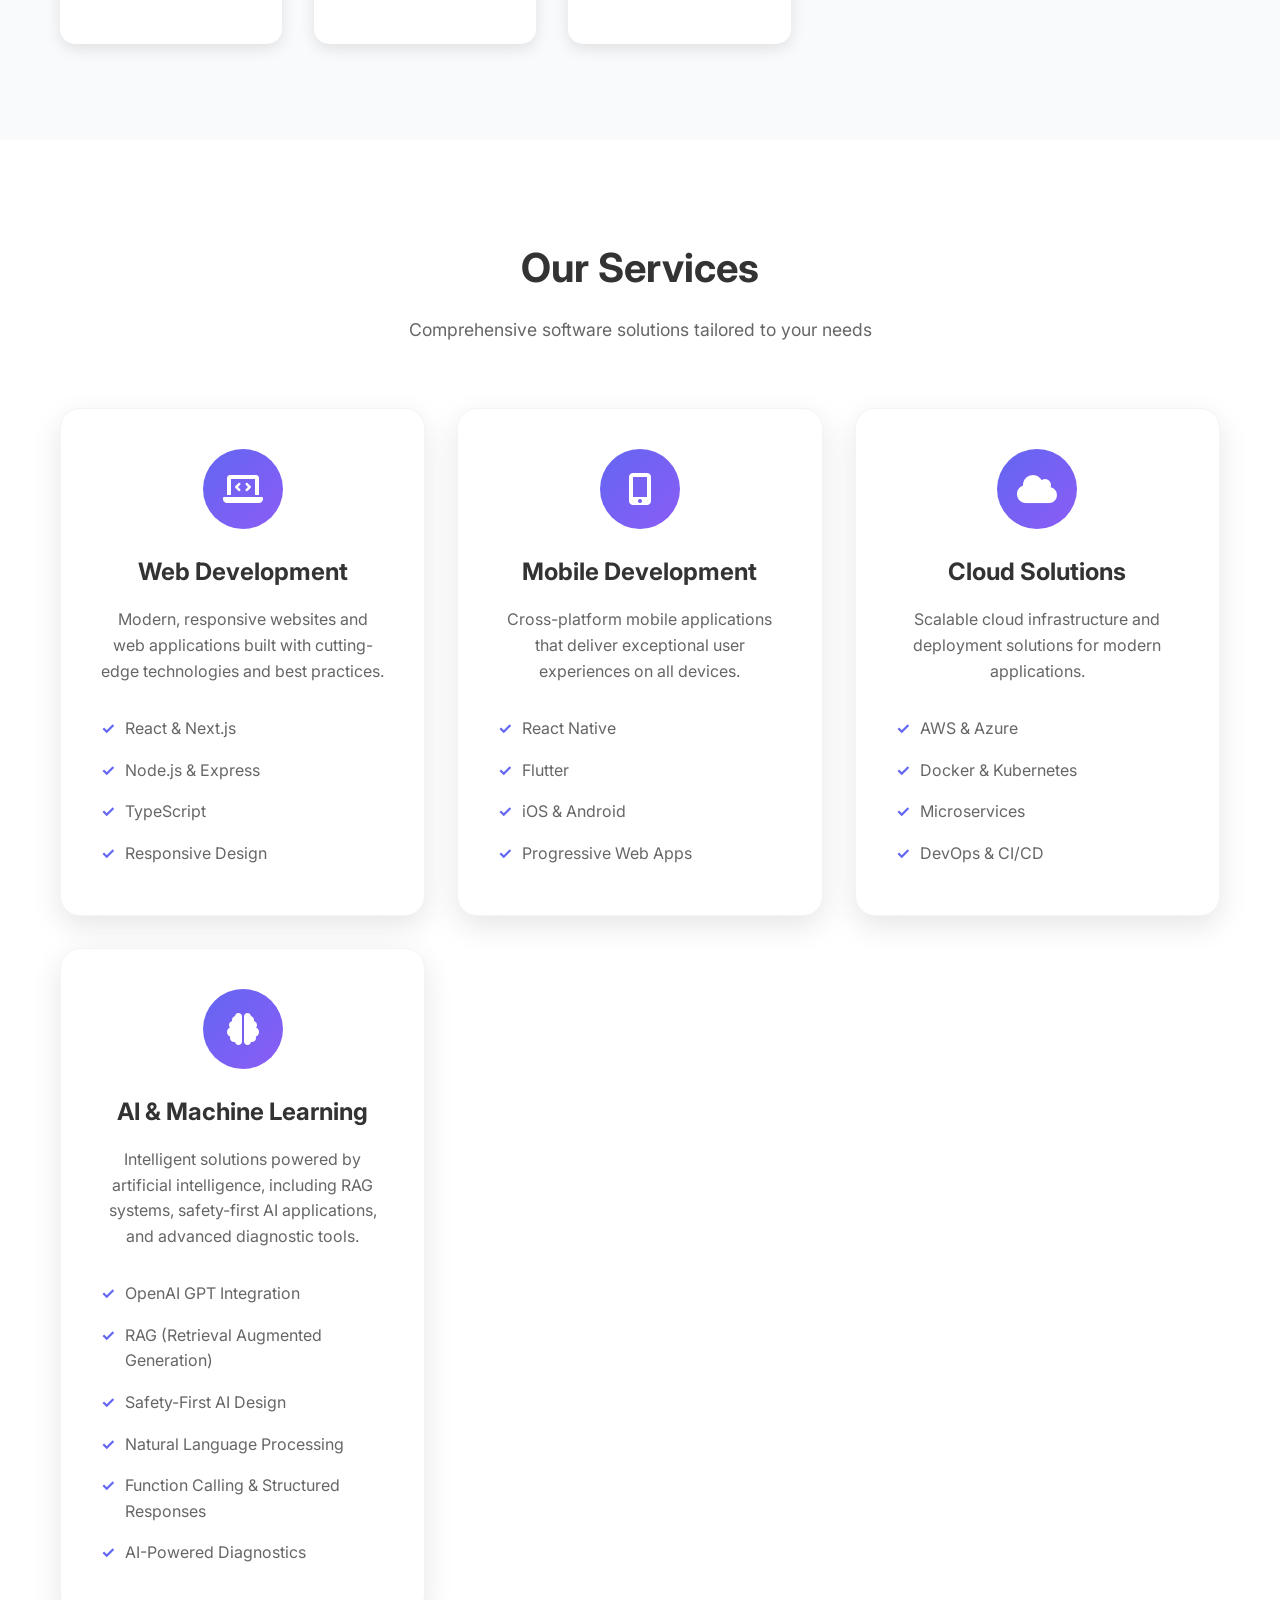
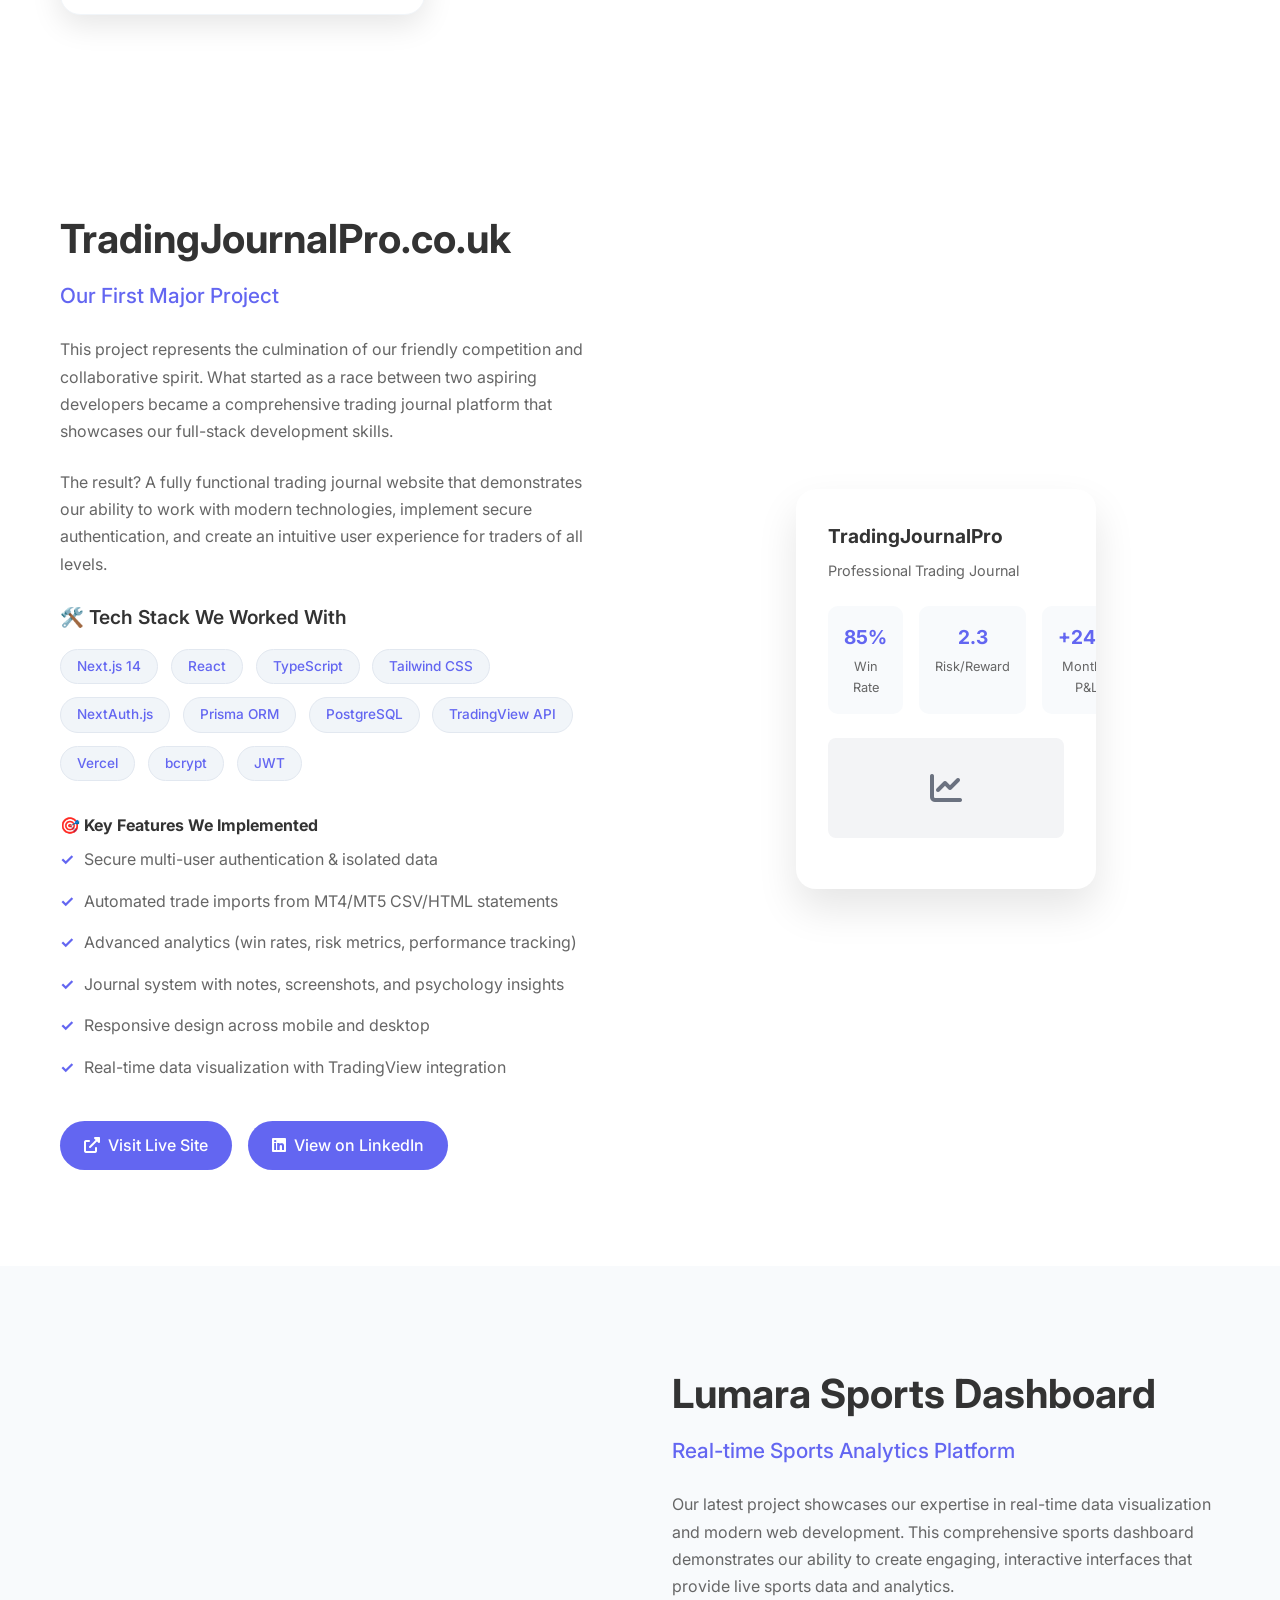
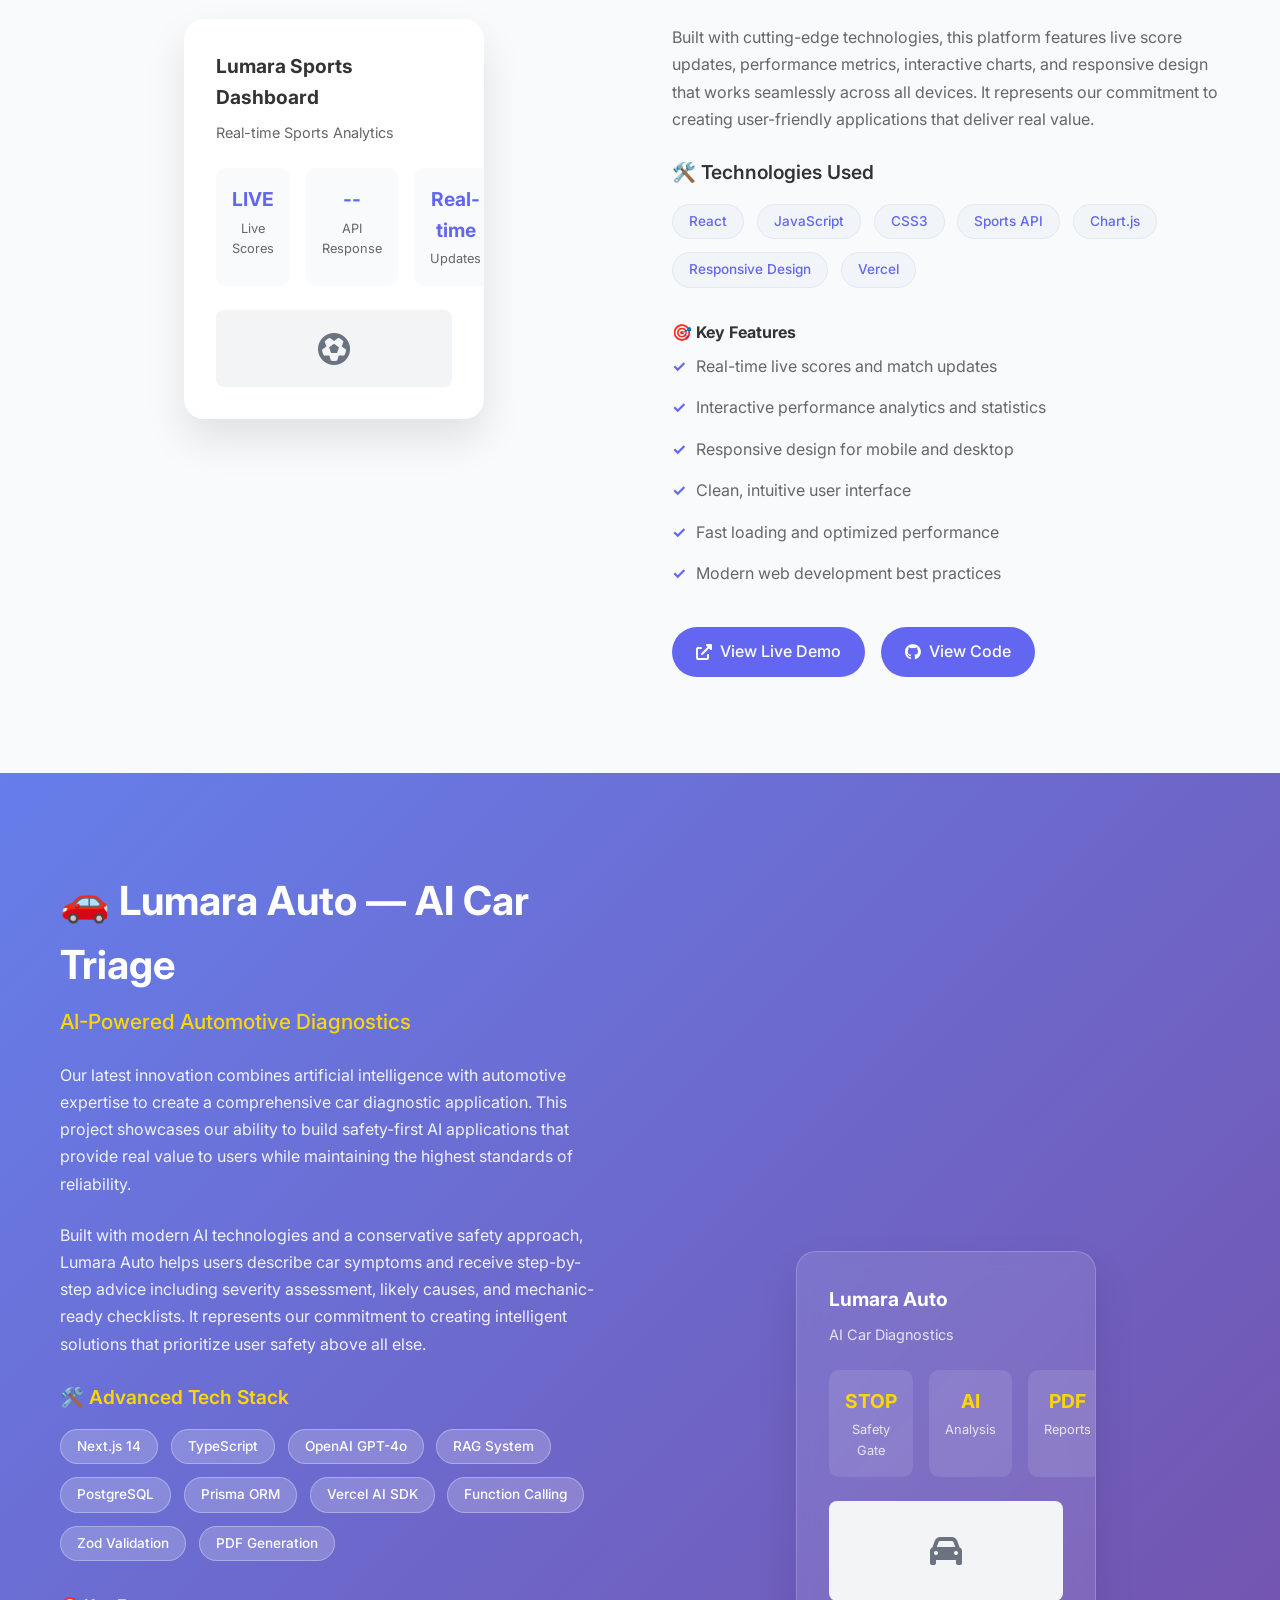
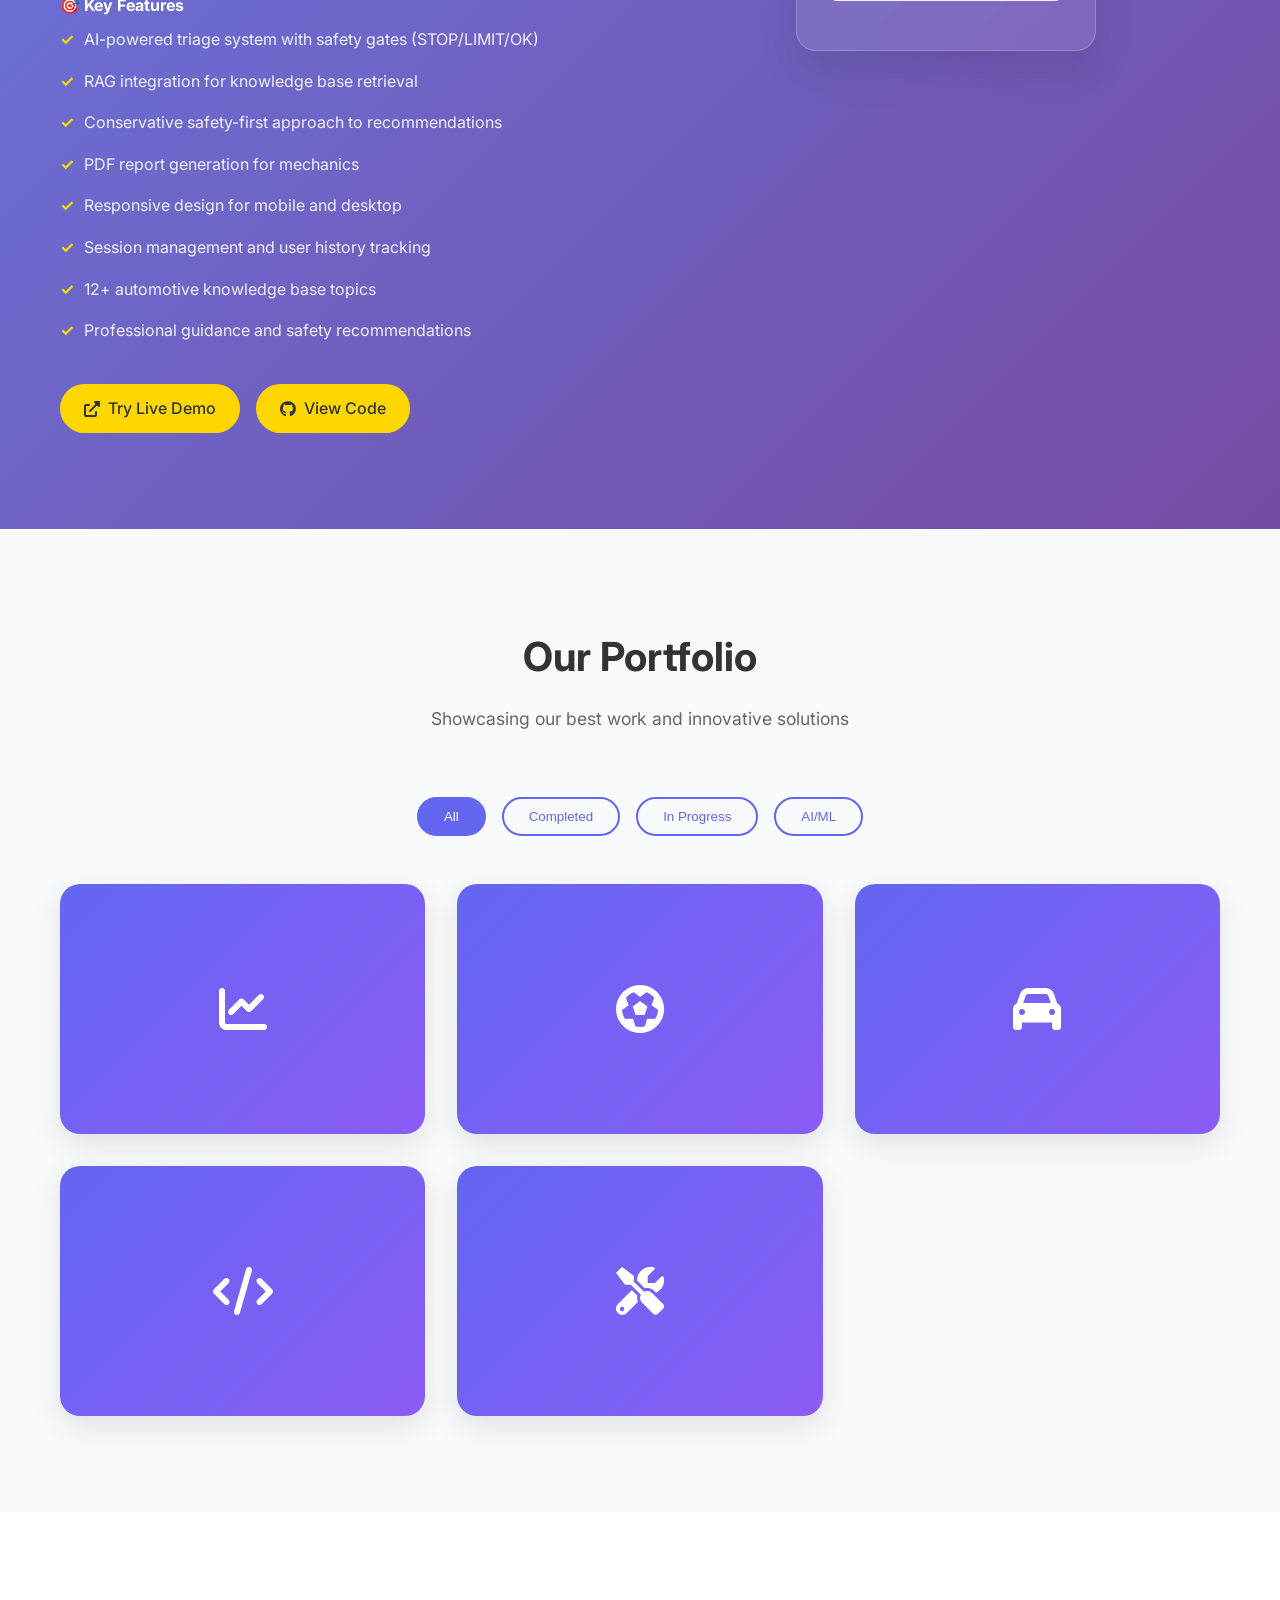
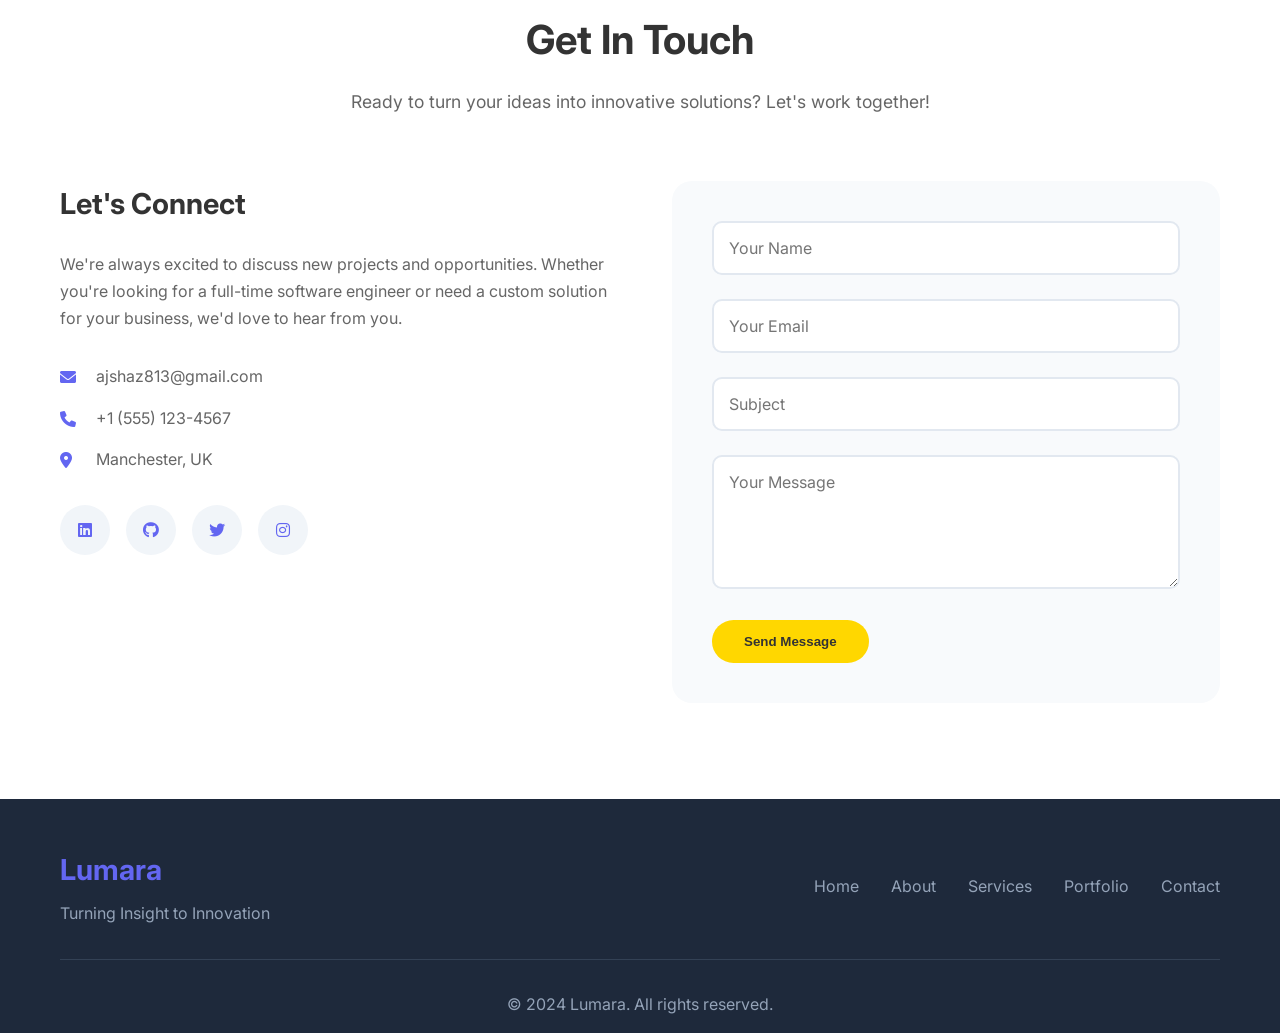
==== commit a06a0e3a: "Update location from San Francisco to Manchester, UK" ====
--- a/index.html
+++ b/index.html
@@ -569,7 +569,7 @@
                         </div>
                         <div class="contact-item">
                             <i class="fas fa-map-marker-alt"></i>
-                            <span>San Francisco, CA</span>
+                            <span>Manchester, UK</span>
                         </div>
                     </div>
                     <div class="social-links">
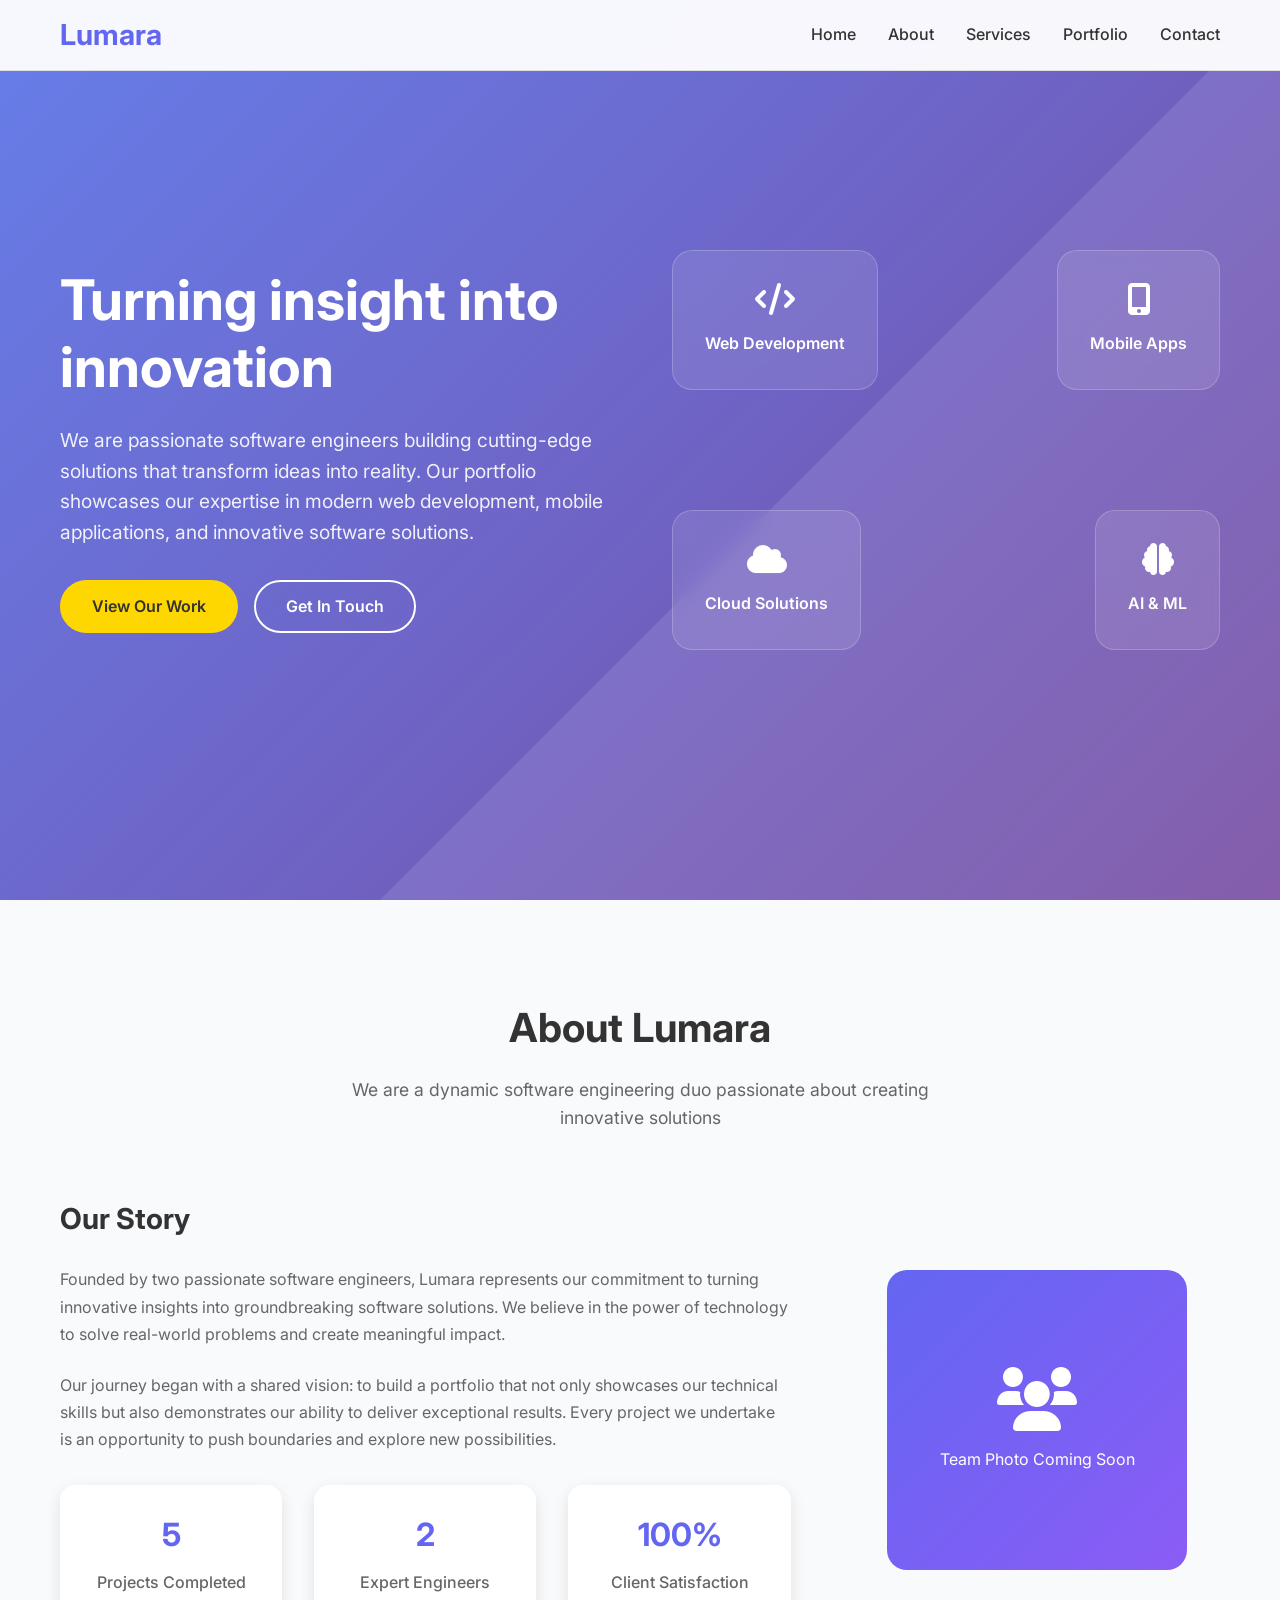
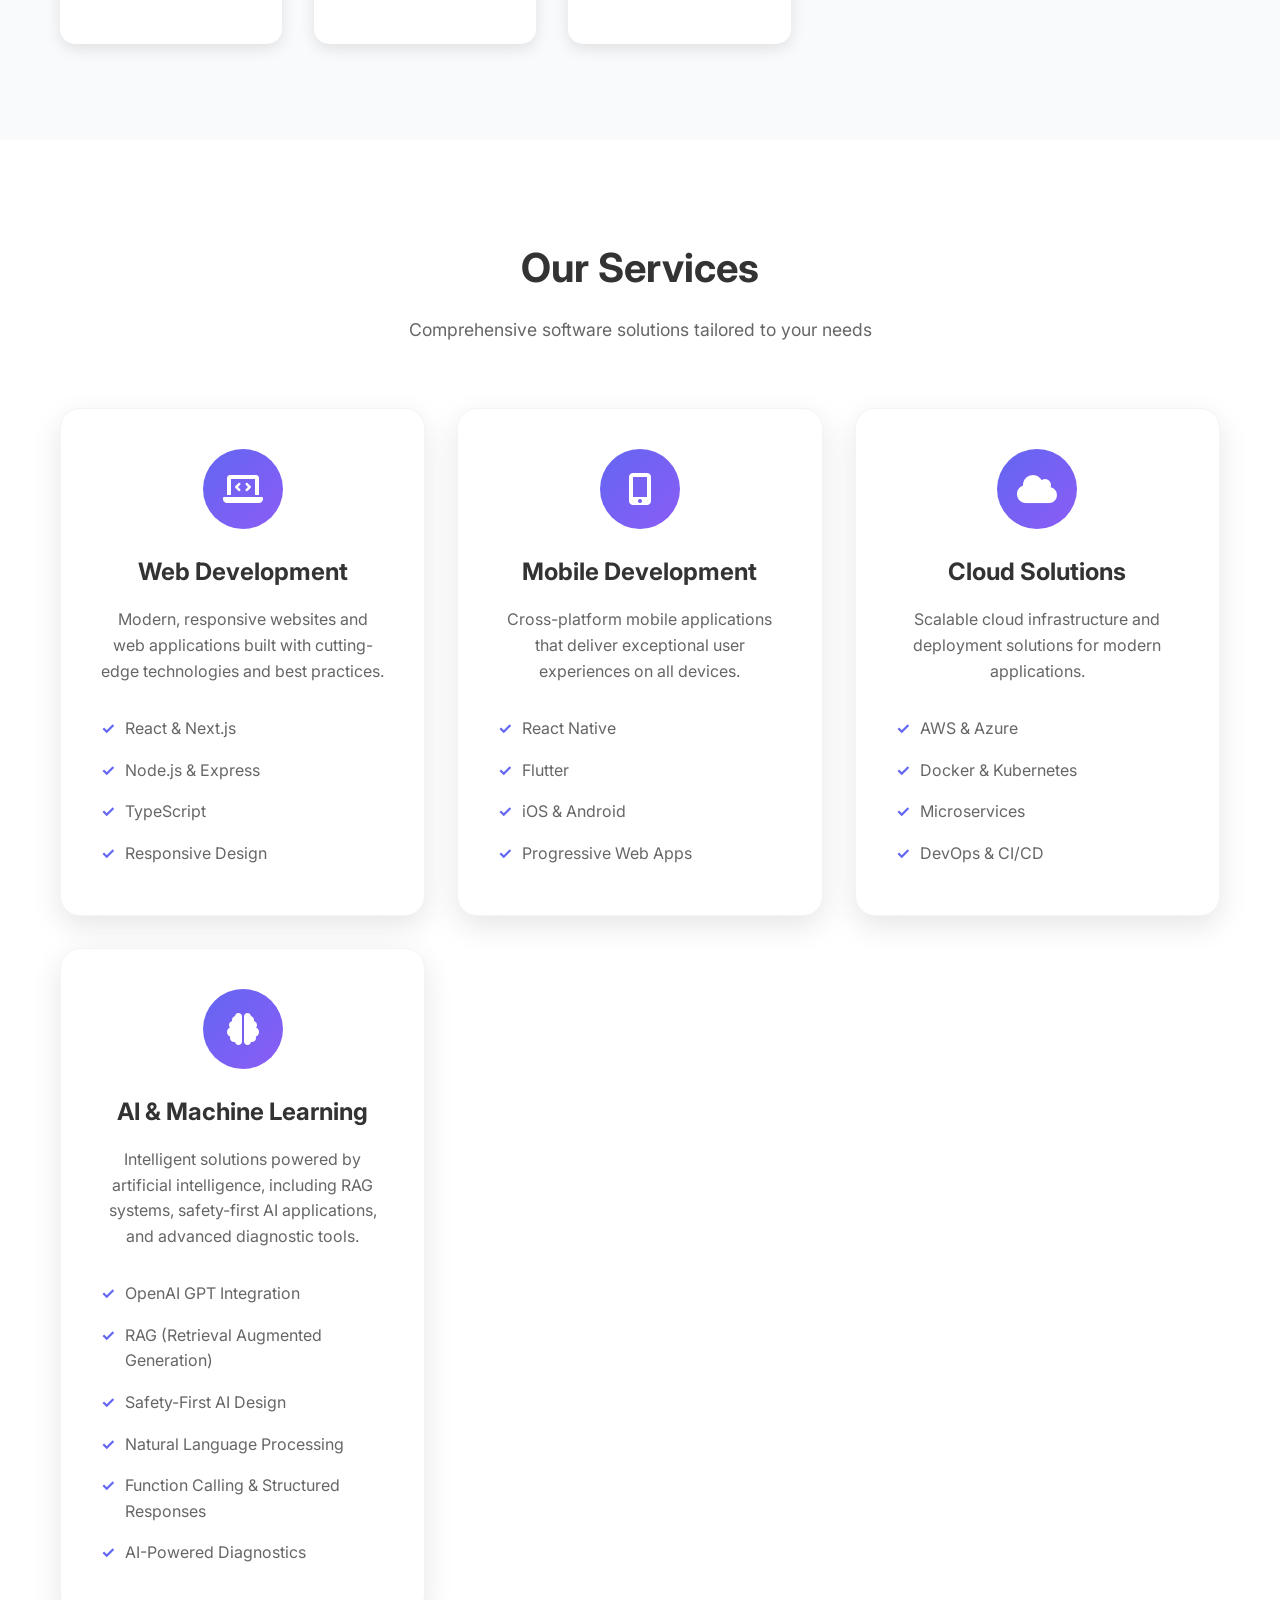
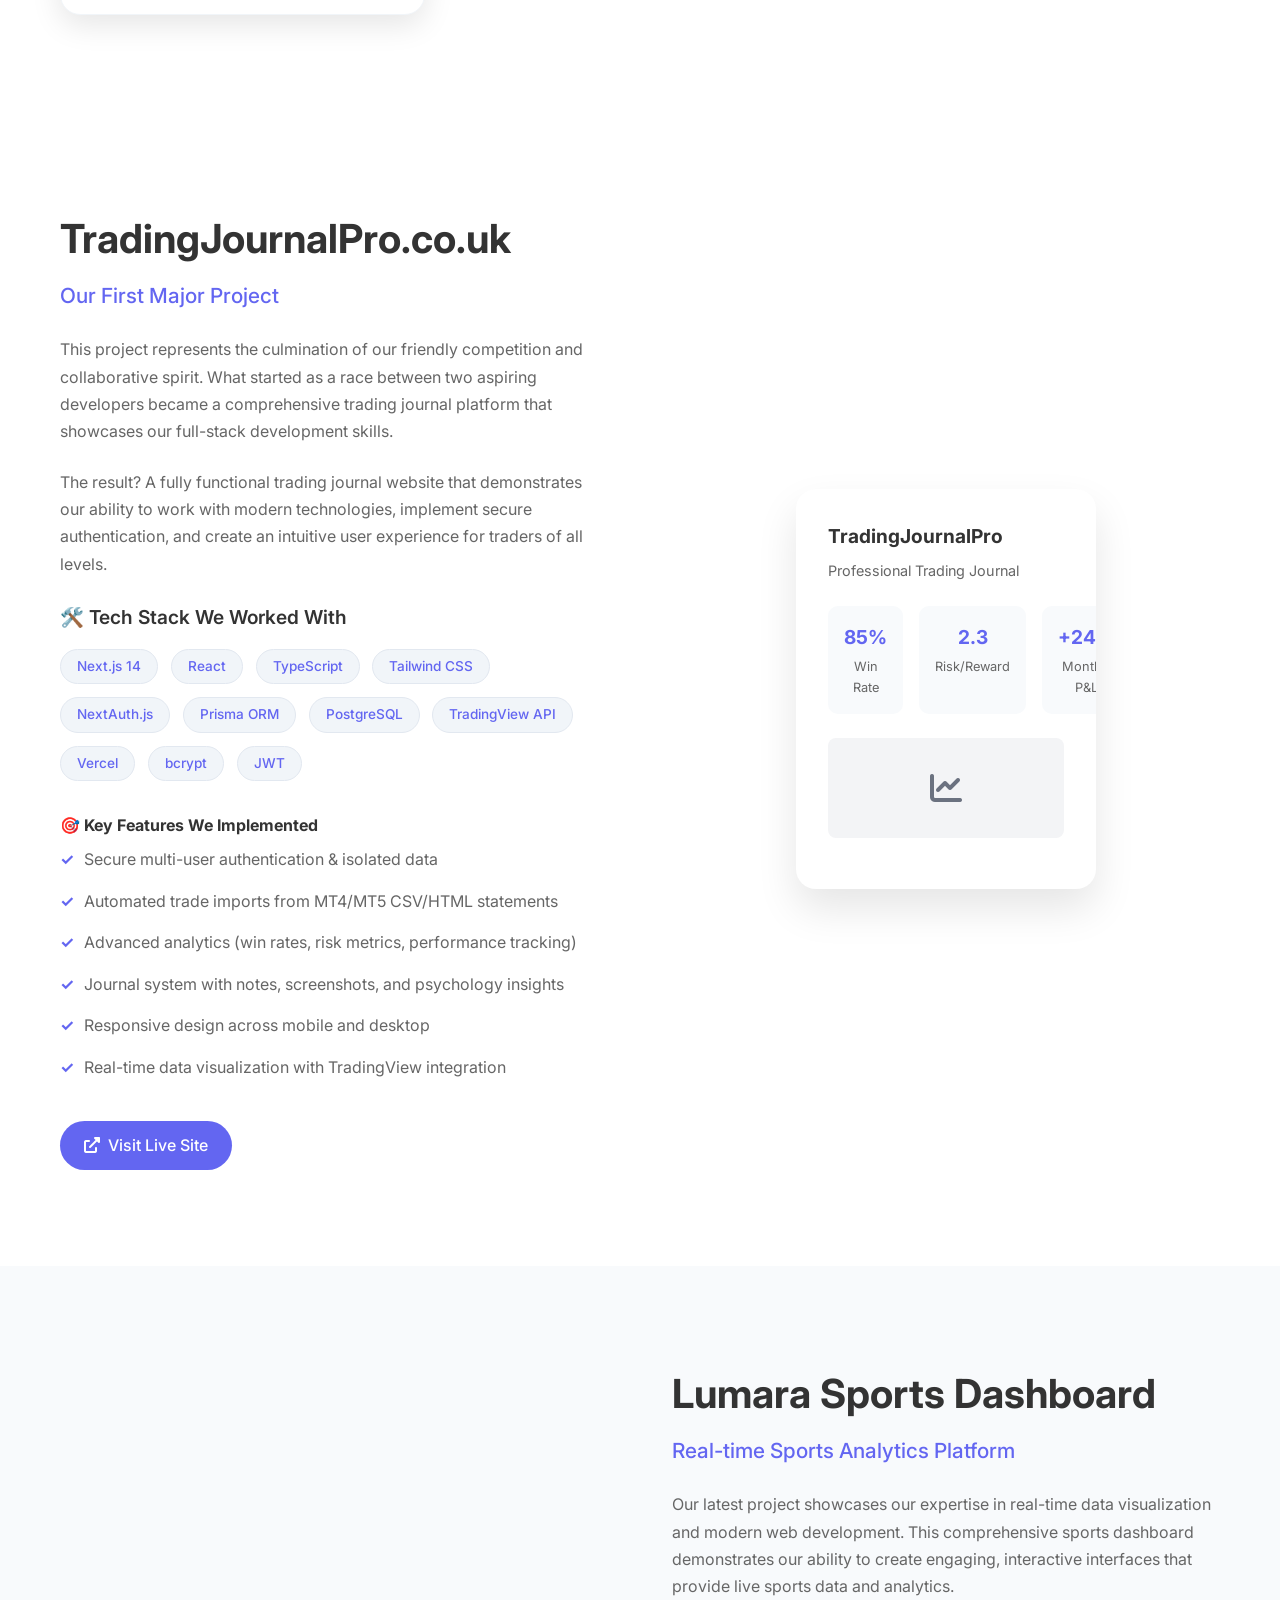
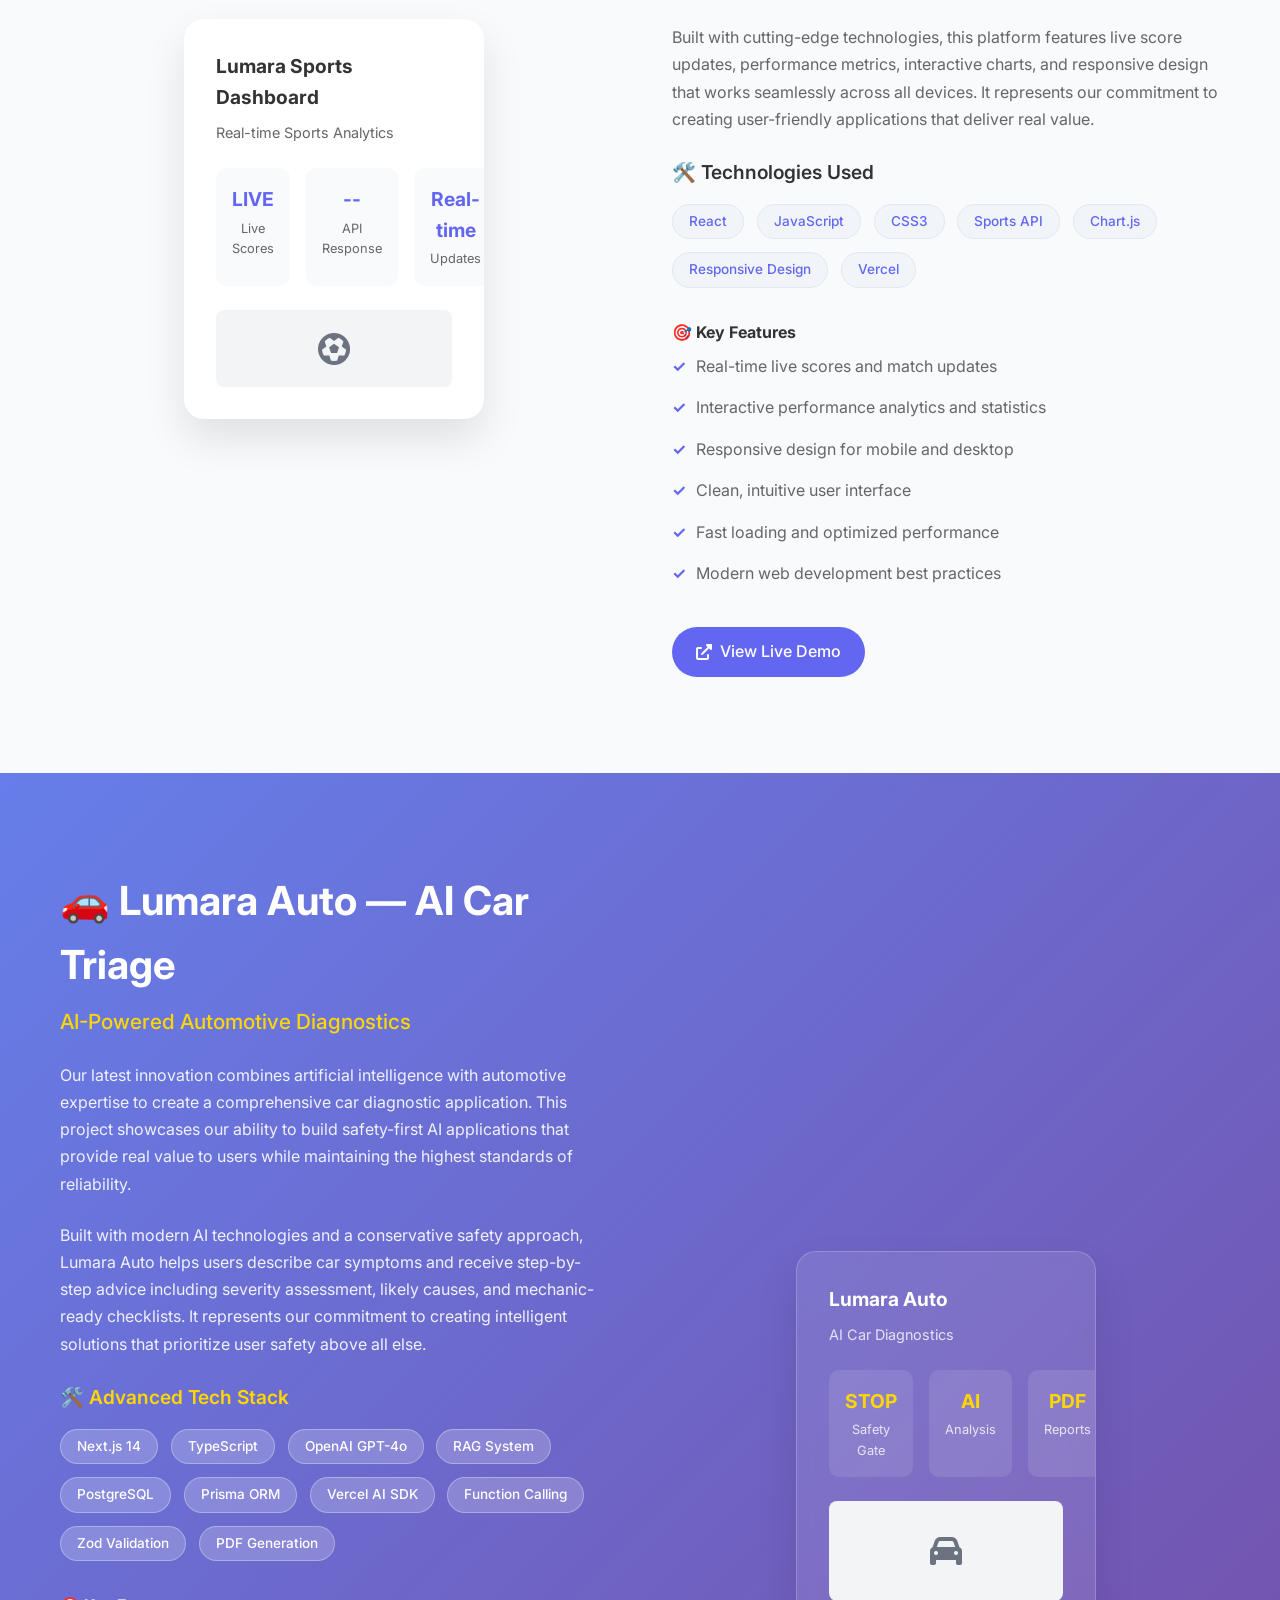
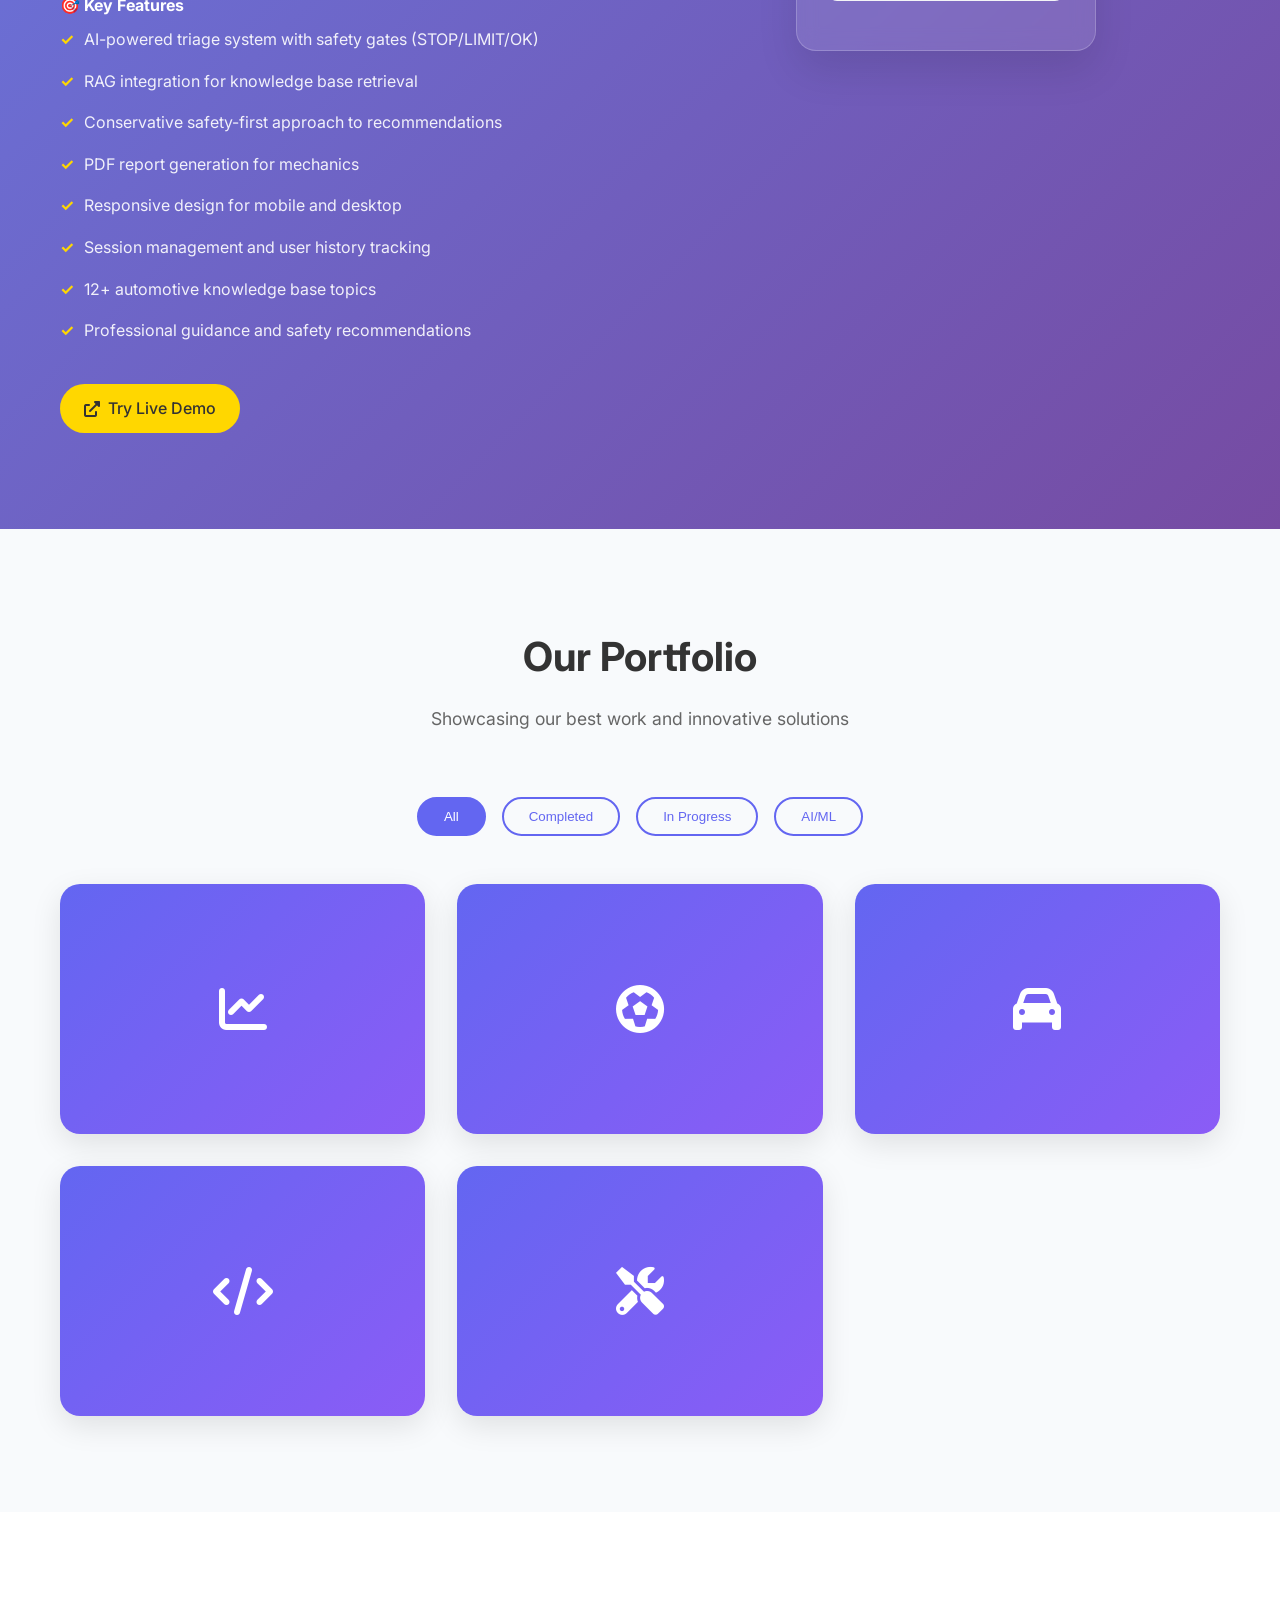
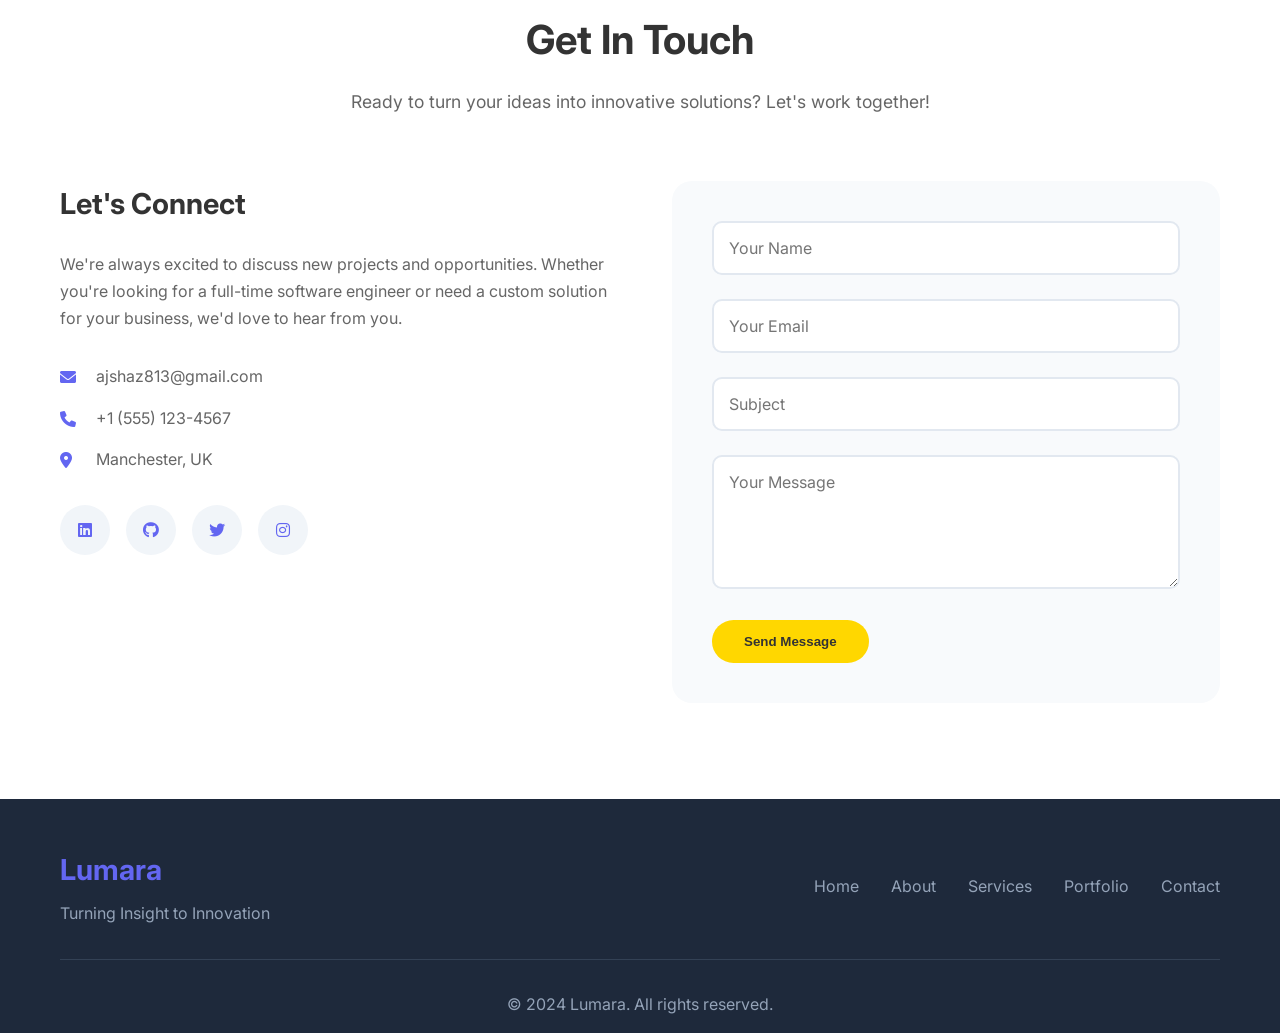
==== commit 7a882d67: "Remove View Code buttons and LinkedIn button from all project showcases and portfolio" ====
--- a/index.html
+++ b/index.html
@@ -241,10 +241,6 @@
                             <i class="fas fa-external-link-alt"></i>
                             Visit Live Site
                         </a>
-                        <a href="https://lnkd.in/dn-U8_Rc" target="_blank" class="project-link">
-                            <i class="fab fa-linkedin"></i>
-                            View on LinkedIn
-                        </a>
                     </div>
                 </div>
                 <div class="project-visual">
@@ -350,10 +346,6 @@
                         <a href="https://sports-demo-dun.vercel.app/" target="_blank" class="project-link">
                             <i class="fas fa-external-link-alt"></i>
                             View Live Demo
-                        </a>
-                        <a href="#" class="project-link">
-                            <i class="fab fa-github"></i>
-                            View Code
                         </a>
                     </div>
                 </div>
@@ -413,10 +405,6 @@
                             <i class="fas fa-external-link-alt"></i>
                             Try Live Demo
                         </a>
-                        <a href="#" class="project-link">
-                            <i class="fab fa-github"></i>
-                            View Code
-                        </a>
                     </div>
                 </div>
                 <div class="project-visual">
@@ -474,7 +462,6 @@
                             <p>Full-stack trading journal platform with Next.js, TypeScript, and PostgreSQL</p>
                             <div class="portfolio-links">
                                 <a href="https://tradingjournalpro.co.uk" target="_blank" class="portfolio-link"><i class="fas fa-external-link-alt"></i></a>
-                                <a href="https://lnkd.in/dn-U8_Rc" target="_blank" class="portfolio-link"><i class="fab fa-linkedin"></i></a>
                             </div>
                         </div>
                     </div>
@@ -489,7 +476,6 @@
                             <p>Real-time sports analytics dashboard with live scores, performance metrics, and data visualization</p>
                             <div class="portfolio-links">
                                 <a href="https://sports-demo-dun.vercel.app/" target="_blank" class="portfolio-link"><i class="fas fa-external-link-alt"></i></a>
-                                <a href="#" class="portfolio-link"><i class="fab fa-github"></i></a>
                             </div>
                         </div>
                     </div>
@@ -504,7 +490,6 @@
                             <p>AI-powered car diagnostic application with safety-first approach, RAG integration, and PDF reports</p>
                             <div class="portfolio-links">
                                 <a href="https://lumara-auto-qzksu0y6p-ashaz3256s-projects.vercel.app" target="_blank" class="portfolio-link"><i class="fas fa-external-link-alt"></i></a>
-                                <a href="#" class="portfolio-link"><i class="fab fa-github"></i></a>
                             </div>
                         </div>
                     </div>
@@ -519,7 +504,6 @@
                             <p>Our company website showcasing our portfolio and services</p>
                             <div class="portfolio-links">
                                 <a href="#" class="portfolio-link"><i class="fas fa-external-link-alt"></i></a>
-                                <a href="#" class="portfolio-link"><i class="fab fa-github"></i></a>
                             </div>
                         </div>
                     </div>
@@ -534,7 +518,6 @@
                             <p>Continuous improvements to both Lumara and TradingJournalPro websites</p>
                             <div class="portfolio-links">
                                 <a href="#" class="portfolio-link"><i class="fas fa-external-link-alt"></i></a>
-                                <a href="#" class="portfolio-link"><i class="fab fa-github"></i></a>
                             </div>
                         </div>
                     </div>
